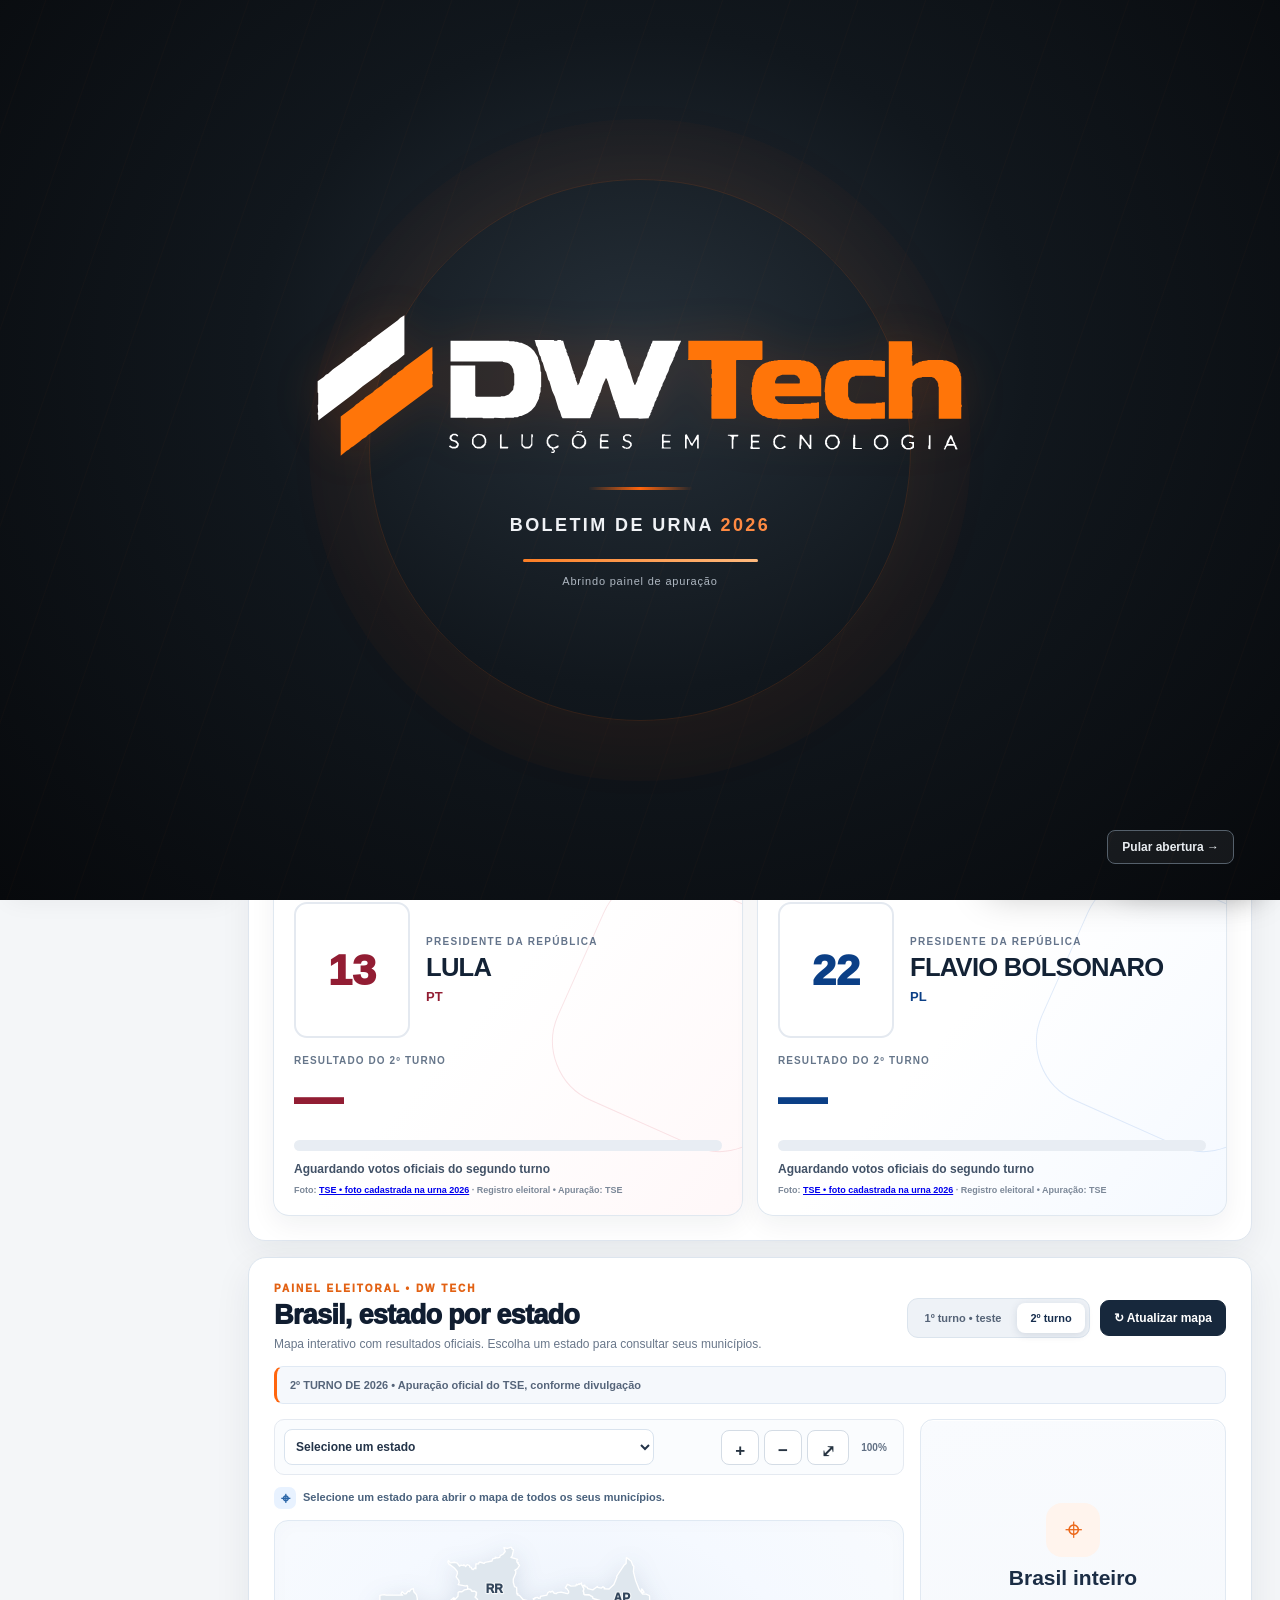
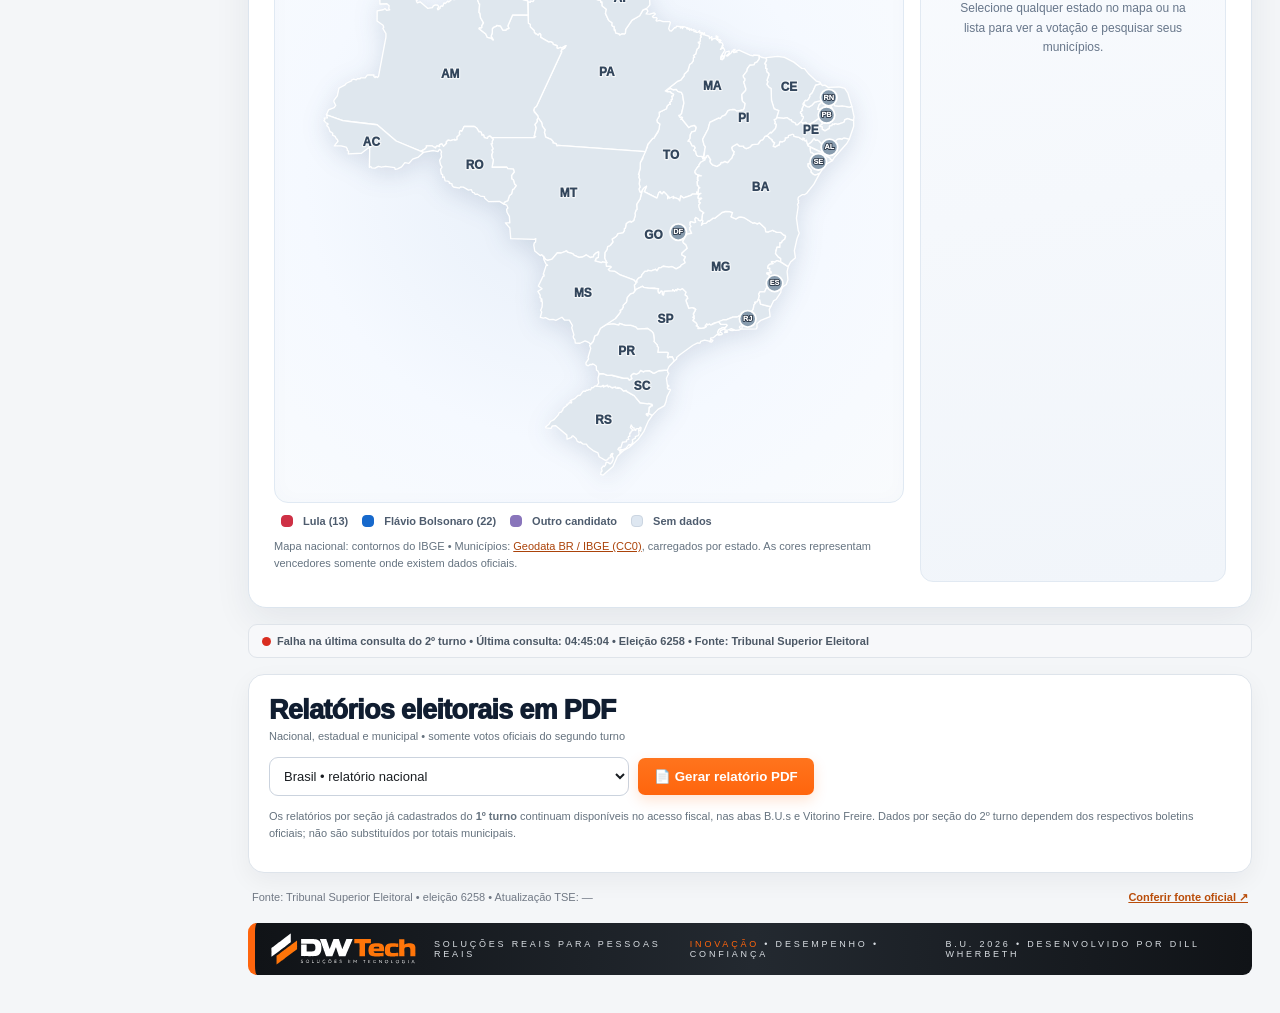
==== bu2026/index.html @ 26268399 "release(bu2026): 20261025.7 tela inicial Brasil e votos por país destacados" ====
<!DOCTYPE html>
<html lang="pt-BR">
<head>
<meta charset="UTF-8">
<meta name="viewport" content="width=device-width,initial-scale=1">
<title>DW Tech • BU 2026 | Apuração presidencial do 2º turno</title>
<meta name="description" content="Acompanhe a apuração oficial do 2º turno presidencial: Brasil, Maranhão, Olho d’Água das Cunhãs e Vitorino Freire. Painel DW Tech com dados do TSE.">
<link rel="canonical" href="https://diw87.github.io/DillResgate/bu2026/">
<!-- Metadados estáticos para prévia em WhatsApp, Facebook e redes sociais -->
<meta property="og:type" content="website">
<meta property="og:locale" content="pt_BR">
<meta property="og:site_name" content="DW Tech • BU 2026">
<meta property="og:title" content="2º Turno Presidencial 2026 | Apuração DW Tech">
<meta property="og:description" content="Acompanhe a apuração oficial do TSE no Brasil, Maranhão, Olho d’Água das Cunhãs e Vitorino Freire. Atualizações e painel em tela cheia.">
<meta property="og:url" content="https://diw87.github.io/DillResgate/bu2026/">
<meta property="og:image" content="https://diw87.github.io/DillResgate/bu2026/preview-whatsapp.jpg">
<meta property="og:image:secure_url" content="https://diw87.github.io/DillResgate/bu2026/preview-whatsapp.jpg">
<meta property="og:image:type" content="image/jpeg">
<meta property="og:image:width" content="1200">
<meta property="og:image:height" content="630">
<meta property="og:image:alt" content="DW Tech, Eleições 2026: segundo turno presidencial, apuração oficial TSE em 25 de outubro">
<meta name="twitter:card" content="summary_large_image">
<meta name="twitter:title" content="2º Turno Presidencial 2026 | Apuração DW Tech">
<meta name="twitter:description" content="Acompanhe resultados oficiais do segundo turno presidencial no painel DW Tech.">
<meta name="twitter:image" content="https://diw87.github.io/DillResgate/bu2026/preview-whatsapp.jpg">
<link rel="manifest" href="./manifest.webmanifest">
<meta name="theme-color" content="#ff650d">
<meta name="mobile-web-app-capable" content="yes">
<meta name="apple-mobile-web-app-capable" content="yes">
<meta name="apple-mobile-web-app-status-bar-style" content="black-translucent">
<meta name="apple-mobile-web-app-title" content="B.U. 2026">
<link rel="icon" type="image/svg+xml" href="./icons/bu-icon.svg?build=20261024.6">
<link rel="apple-touch-icon" sizes="180x180" href="./icons/apple-touch-icon.png?build=20261024.6">
<style>
:root{--bg:#eef3f8;--panel:#fff;--text:#172033;--muted:#667085;--line:#dfe5ec;--primary:#0b4f78;--primary2:#0878b7;--ok:#067647;--warn:#b54708;--danger:#b42318;--blueSoft:#eff8ff;--shadow:0 12px 34px rgba(16,24,40,.08);--radius:16px}
*{box-sizing:border-box}body{margin:0;background:linear-gradient(180deg,#e7f1f9,#f5f7fa 280px);color:var(--text);font-family:Inter,Segoe UI,Arial,sans-serif}header{position:sticky;top:0;z-index:50;background:rgba(255,255,255,.96);backdrop-filter:blur(14px);border-bottom:1px solid var(--line)}.top{max-width:1650px;margin:auto;padding:12px 18px;display:flex;gap:14px;align-items:center;justify-content:space-between}.brand{display:flex;gap:11px;align-items:center}.logo{width:48px;height:48px;border-radius:14px;background:linear-gradient(135deg,#073b5c,#0ea5e9);color:#fff;display:grid;place-items:center;font-weight:900}.brand h1{margin:0;font-size:19px}.brand small{color:var(--muted)}.actions{display:flex;gap:8px;flex-wrap:wrap}button{border:0;border-radius:10px;padding:10px 13px;font-weight:800;cursor:pointer}.primary{background:var(--primary);color:#fff}.primary:hover{background:var(--primary2)}.soft{background:#fff;border:1px solid var(--line);color:var(--text)}.danger{background:#fee4e2;color:var(--danger)}
main{max-width:1650px;margin:auto;padding:20px 18px 40px}.hero{display:flex;justify-content:space-between;gap:14px;align-items:flex-start;flex-wrap:wrap;margin-bottom:14px}.hero h2{margin:0 0 5px;font-size:27px}.hero p{margin:0;color:var(--muted)}.source{padding:9px 11px;border:1px solid #b2ddff;background:var(--blueSoft);border-radius:11px;color:#175cd3;font-size:12px;font-weight:750}.tabs{display:flex;gap:8px;flex-wrap:wrap;margin-bottom:14px}.tab{background:#fff;border:1px solid var(--line)}.tab.active{background:var(--primary);border-color:var(--primary);color:#fff}.section{display:none}.section.active{display:block}
.card{background:#fff;border:1px solid var(--line);border-radius:var(--radius);box-shadow:var(--shadow);overflow:hidden}.head{padding:14px 16px;border-bottom:1px solid var(--line);display:flex;gap:12px;align-items:center;justify-content:space-between;flex-wrap:wrap}.head h3{margin:0;font-size:15px}.body{padding:16px}.form-grid{display:grid;grid-template-columns:repeat(4,1fr);gap:10px}.field{display:flex;flex-direction:column;gap:5px}.span2{grid-column:span 2}.span4{grid-column:span 4}label{font-size:12px;font-weight:800;color:#344054}input,select{width:100%;padding:9px 10px;border:1px solid #cfd6df;border-radius:9px;font:inherit;outline:none;background:#fff;color:var(--text)}input:focus,select:focus{border-color:#38bdf8;box-shadow:0 0 0 3px rgba(56,189,248,.13)}input[readonly]{background:#f8fafc;color:#475467}
.office-tabs{display:flex;gap:7px;flex-wrap:wrap;margin:16px 0 10px}.office-tab{background:#f8fafc;border:1px solid var(--line);font-size:12px}.office-tab.active{background:#0b4f78;color:#fff;border-color:#0b4f78}.office-panel{display:none;border:1px solid var(--line);border-radius:14px;overflow:hidden}.office-panel.active{display:block}.office-head{padding:12px 14px;background:#f8fafc;border-bottom:1px solid var(--line);display:flex;justify-content:space-between;gap:10px;align-items:center;flex-wrap:wrap}.office-head strong{font-size:14px}.office-head small{color:var(--muted)}.quick{padding:13px 14px;display:grid;grid-template-columns:150px minmax(190px,1fr) 120px auto;gap:8px;align-items:end;border-bottom:1px solid var(--line)}.quick.legend{background:#fbfcfe}.match{font-size:12px;color:#475467;padding:9px 10px;border:1px solid var(--line);border-radius:9px;background:#f8fafc;min-height:38px}.vote-list{max-height:330px;overflow:auto}.vote-row{display:grid;grid-template-columns:84px minmax(200px,1fr) 100px 54px;gap:8px;align-items:center;padding:9px 12px;border-bottom:1px solid #edf0f4}.vote-row .num{font-weight:900}.vote-row .nm{font-size:12px;font-weight:750}.party{color:var(--muted);font-weight:600}.vote-row input{text-align:right;padding:7px}.mini-del{padding:7px;background:#fee4e2;color:var(--danger)}
.summary-line{display:grid;grid-template-columns:repeat(4,1fr);gap:8px;padding:12px 14px;background:#fbfcfe;border-top:1px solid var(--line)}.sum-box{border:1px solid var(--line);border-radius:10px;padding:9px}.sum-box span{display:block;font-size:10px;color:var(--muted);font-weight:800;text-transform:uppercase}.sum-box b{display:block;margin-top:3px;font-size:17px}.conference{margin-top:14px;border-radius:12px;padding:11px 13px;font-size:12px;font-weight:800}.conf-ok{background:#ecfdf3;border:1px solid #abefc6;color:#067647}.conf-bad{background:#fff6ed;border:1px solid #fedf89;color:#b54708}
.stats{display:grid;grid-template-columns:repeat(6,1fr);gap:10px;margin-bottom:14px}.stat{background:#fff;border:1px solid var(--line);border-radius:13px;padding:13px;box-shadow:var(--shadow)}.stat span{display:block;font-size:10px;color:var(--muted);font-weight:800;text-transform:uppercase}.stat strong{display:block;font-size:23px;margin-top:6px}.toolbar{display:flex;gap:8px;flex-wrap:wrap;padding:12px 14px;border-bottom:1px solid var(--line);background:#fafbfc}.toolbar input,.toolbar select{max-width:250px}.table-wrap{overflow:auto;max-height:620px}table{width:100%;border-collapse:collapse;min-width:1150px}th,td{padding:10px 11px;border-bottom:1px solid var(--line);text-align:left;font-size:12px}th{position:sticky;top:0;background:#f8fafc;color:#667085;text-transform:uppercase;font-size:10px}.badge{display:inline-flex;padding:4px 7px;border-radius:999px;font-size:10px;font-weight:800}.ok{background:#dcfae6;color:#067647}.warn{background:#fef0c7;color:#93370d}
.results-grid{display:grid;grid-template-columns:1fr 1fr;gap:14px}.result-panel{background:#fff;border:1px solid var(--line);border-radius:14px;overflow:hidden}.result-panel h3{margin:0;padding:13px 14px;border-bottom:1px solid var(--line);font-size:14px}.rank-list{max-height:620px;overflow:auto}.rank-row{display:grid;grid-template-columns:50px 80px 1fr 110px;gap:8px;align-items:center;padding:10px 12px;border-bottom:1px solid var(--line)}.rank-row .rpos,.rank-row .rnum{font-weight:900}.rank-row .rname{font-weight:750;font-size:12px}.rank-row .rparty{color:var(--muted)}.rank-row .rvotes{text-align:right;font-weight:900}.rank-row .rvotes span{display:block;color:#0284c7;font-size:11px}.candidate-browser{display:grid;grid-template-columns:210px 1fr;gap:12px}.candidate-list{border:1px solid var(--line);border-radius:12px;overflow:auto;max-height:650px}.candidate-item{display:grid;grid-template-columns:80px 1fr 105px;gap:8px;padding:9px 11px;border-bottom:1px solid var(--line);font-size:12px}.candidate-item b{font-size:13px}.candidate-item .st{font-size:10px;color:var(--muted)}.notice{margin-top:14px;padding:12px 14px;border-radius:11px;background:#fffaeb;border:1px solid #fedf89;color:#93370d;font-size:12px}.empty{padding:28px;text-align:center;color:var(--muted);font-size:12px}
@media(max-width:1200px){.form-grid{grid-template-columns:repeat(2,1fr)}.span4{grid-column:span 2}.stats{grid-template-columns:repeat(3,1fr)}.results-grid{grid-template-columns:1fr}}@media(max-width:760px){main{padding:12px}.top{padding:10px 12px}.form-grid{grid-template-columns:1fr}.span2,.span4{grid-column:auto}.quick,.quick.legend{grid-template-columns:1fr}.summary-line{grid-template-columns:1fr 1fr}.stats{grid-template-columns:1fr 1fr}.candidate-browser{grid-template-columns:1fr}.vote-row{grid-template-columns:64px 1fr 80px 44px}}

/* =========================================================
   DW TECH • IDENTIDADE VISUAL OFICIAL DO B.U. 2026
   ========================================================= */
:root{
  --dw-orange:#ff650d;
  --dw-orange-2:#ff7a18;
  --dw-black:#0b0d0f;
  --dw-black-2:#15191e;
  --dw-black-3:#20262d;
  --dw-silver:#eef1f4;
  --dw-line:#d8dde3;
  --dw-text:#171a1f;
  --dw-muted:#68717c;
  --primary:var(--dw-orange);
  --primary2:var(--dw-orange-2);
  --blueSoft:#fff2e9;
  --shadow:0 12px 32px rgba(7,10,14,.09);
  --radius:12px;
}
html{scroll-behavior:smooth}
body{
  background:#f4f6f8;
  color:var(--dw-text);
  font-family:Inter,"Segoe UI",Arial,sans-serif;
}
header.dw-header{
  position:sticky;top:0;z-index:90;
  background:linear-gradient(112deg,#080a0c 0%,#11151a 58%,#07090b 100%);
  border-bottom:4px solid var(--dw-orange);
  box-shadow:0 8px 28px rgba(0,0,0,.18);
}
.dw-top{
  min-height:96px;
  display:grid;
  grid-template-columns:360px minmax(320px,1fr) 330px;
  align-items:center;
  gap:18px;
  padding:10px 26px;
  position:relative;
  overflow:hidden;
}
.dw-top:after{
  content:"";
  position:absolute;
  right:-70px;top:-95px;
  width:360px;height:250px;
  border:3px solid var(--dw-orange);
  transform:skewX(-24deg);
  opacity:.55;
  pointer-events:none;
}
.dw-brand{display:flex;align-items:center;gap:14px;position:relative;z-index:2}
.dw-symbol{width:56px;height:62px;position:relative;flex:0 0 auto}
.dw-symbol i{position:absolute;width:16px;height:48px;background:var(--dw-orange);transform:skewY(-38deg);border-radius:2px}
.dw-symbol i:first-child{left:8px;top:2px}
.dw-symbol i:last-child{left:31px;top:14px}
.dw-word strong{display:block;color:#fff;font-size:35px;line-height:1;font-weight:950;letter-spacing:-2px}
.dw-word strong span{color:var(--dw-orange)}
.dw-word small{display:block;color:#fff;opacity:.78;font-size:10px;letter-spacing:5px;margin-top:7px;white-space:nowrap}
.dw-title{text-align:center;position:relative;z-index:2}
.dw-title b{display:block;color:#f7f7f7;font-size:23px;letter-spacing:.3px}
.dw-title b span{color:var(--dw-orange)}
.dw-title small{display:block;color:#c2c8ce;margin-top:6px;letter-spacing:2.5px;font-size:10px;text-transform:uppercase}
.dw-strap{position:relative;z-index:2;color:#d1d6db;text-align:right;font-size:10px;line-height:1.8;letter-spacing:2.5px;text-transform:uppercase;padding-right:12px}
.dw-sidebar{
  position:fixed;
  left:0;top:100px;bottom:0;
  width:220px;
  z-index:60;
  padding:22px 14px 18px;
  background:linear-gradient(180deg,#171b20,#252c33 72%,#171b20);
  border-right:1px solid #343b43;
  display:flex;flex-direction:column;
  box-shadow:8px 0 24px rgba(0,0,0,.06);
}
.side-link{
  width:100%;
  display:flex;align-items:center;gap:12px;
  background:transparent;color:#f5f7f9;
  border:1px solid transparent;
  border-radius:8px;
  padding:12px 13px;
  margin:3px 0;
  text-align:left;
  font-size:13px;
  font-weight:700;
  transition:.18s ease;
}
.side-link:hover{background:#2c333b;border-color:#3a424c}
.side-link.active{
  background:linear-gradient(90deg,var(--dw-orange),#ff7c21);
  color:#fff;
  box-shadow:0 7px 20px rgba(255,101,13,.22);
}
.side-icon{width:23px;text-align:center;font-size:18px}
.side-grow{flex:1}
.side-signature{
  margin-top:auto;
  color:#aeb5bd;
  border-top:1px solid #3a424b;
  padding:18px 10px 4px;
  font-size:9px;line-height:1.9;
  letter-spacing:3px;
  text-transform:uppercase;
}
.side-signature b{display:block;color:var(--dw-orange);font-size:14px;letter-spacing:0;margin-bottom:8px}
main{
  max-width:none;
  margin:0 0 0 220px;
  padding:24px 28px 38px;
}
.hero{
  background:#fff;
  border:1px solid var(--dw-line);
  border-radius:12px;
  padding:19px 21px;
  box-shadow:var(--shadow);
  margin-bottom:13px;
  align-items:center;
}
.hero .eyebrow{
  display:block;
  color:#4a515a;
  font-size:11px;
  font-weight:900;
  text-transform:uppercase;
  letter-spacing:2px;
  margin-bottom:3px;
}
.hero h2{font-size:30px;line-height:1.05;margin:0;color:#111318;font-weight:950;letter-spacing:-.7px}
.hero h2 span{color:var(--dw-orange)}
.hero p{
  margin-top:8px;
  color:#717985;
  font-size:10px;
  font-weight:800;
  letter-spacing:3px;
  text-transform:uppercase;
}
.source{
  color:#313840;
  background:linear-gradient(135deg,#f7f8fa,#eef1f4);
  border:1px solid var(--dw-line);
  border-left:4px solid var(--dw-orange);
  border-radius:10px;
  min-width:310px;
  padding:12px 14px;
  font-size:11px;
  box-shadow:none;
}
.tabs{
  gap:7px;
  margin-bottom:13px;
  background:transparent;
}
.tab{
  flex:1 1 160px;
  padding:12px 16px;
  border-radius:8px 8px 0 0;
  background:linear-gradient(180deg,#f7f8fa,#e9edf1);
  border:1px solid var(--dw-line);
  border-bottom:2px solid #cfd5dc;
  color:#23272d;
  box-shadow:none;
}
.tab.active{
  background:linear-gradient(180deg,#ff741d,var(--dw-orange));
  border-color:var(--dw-orange);
  color:#fff;
  box-shadow:0 6px 18px rgba(255,101,13,.18);
}
.card,.result-panel,.stat{
  border:1px solid var(--dw-line);
  border-radius:11px;
  background:#fff;
  box-shadow:0 8px 24px rgba(19,27,36,.055);
}
.head{
  border-bottom:1px solid #e1e5ea;
  padding:13px 15px;
  background:linear-gradient(180deg,#fff,#fbfcfd);
}
.head h3{
  font-size:14px;
  font-weight:950;
  text-transform:uppercase;
  letter-spacing:.2px;
  position:relative;
  padding-left:15px;
}
.head h3:before{
  content:"";
  position:absolute;left:0;top:2px;bottom:2px;
  width:4px;border-radius:4px;
  background:var(--dw-orange);
}
.body{padding:16px}
button{border-radius:7px}
.primary{
  background:linear-gradient(180deg,#ff741d,var(--dw-orange));
  color:#fff;
  box-shadow:0 5px 14px rgba(255,101,13,.18);
}
.primary:hover{background:#ff7b21;transform:translateY(-1px)}
.soft{background:#f4f6f8;border:1px solid #d6dce2;color:#272c32}
.soft:hover{border-color:#b9c1c9;background:#fff}
label{color:#3b424a;font-size:11px}
input,select{
  border-radius:7px;
  border:1px solid #ccd3da;
  background:#fff;
  color:#191d21;
}
input:focus,select:focus{
  border-color:var(--dw-orange);
  box-shadow:0 0 0 3px rgba(255,101,13,.12);
}
input[readonly]{background:#f1f3f5;color:#505861}
.office-tabs{
  background:#f2f4f6;
  border:1px solid #dce1e6;
  padding:6px;
  border-radius:9px;
}
.office-tab{
  flex:1 1 130px;
  background:transparent;
  border:0;
  color:#30363d;
  border-radius:6px;
}
.office-tab.active{
  background:linear-gradient(180deg,#ff741d,var(--dw-orange));
  color:#fff;border:0;
  box-shadow:0 4px 12px rgba(255,101,13,.18);
}
.office-panel{border-radius:9px;border-color:#d9dfe5}
.office-head{background:#f8f9fa;border-bottom:1px solid #dce1e6}
.match{border-radius:7px;background:#f5f7f9}
.vote-row{border-bottom:1px solid #e6e9ed}
.vote-row .num{color:var(--dw-orange)}
.summary-line{background:#f7f8fa;border-top:1px solid #dce1e6}
.sum-box{border-radius:8px;background:#fff}
.conference{border-radius:8px}
.stats{gap:9px}
.stat{
  border-top:3px solid var(--dw-orange);
  padding:12px 13px;
}
.stat span{color:#707986}
.stat strong{color:#15191e}
.toolbar{background:#f8f9fa}
th{
  background:#1c2127;
  color:#fff;
  letter-spacing:.4px;
}
tbody tr:nth-child(even){background:#fafbfc}
tbody tr:hover{background:#fff4ec}
.badge.ok{background:#e9f8ee;color:#16834f}
.badge.warn{background:#fff0e6;color:#c74b00}
.result-panel h3{
  background:#1c2127;
  color:#fff;
  border-bottom:3px solid var(--dw-orange);
}
.rank-row .rpos,.rank-row .rnum{color:var(--dw-orange)}
.rank-row .rvotes span{color:#d45200}
.candidate-list{border-radius:9px}
.candidate-item:nth-child(even){background:#fafbfc}
.notice{
  color:#7b3b12;
  background:#fff4ec;
  border:1px solid #ffc49d;
  border-left:4px solid var(--dw-orange);
  border-radius:8px;
}
.dw-footer{
  margin-top:16px;
  min-height:48px;
  padding:10px 16px;
  background:linear-gradient(90deg,#101317,#232930,#101317);
  border-radius:9px;
  border-left:7px solid var(--dw-orange);
  color:#d8dde2;
  display:flex;align-items:center;justify-content:space-between;
  gap:18px;
  font-size:9px;
  letter-spacing:2.8px;
  text-transform:uppercase;
}
.dw-footer b{font-size:17px;letter-spacing:-.3px;color:#fff;text-transform:none}
.dw-footer b span{color:var(--dw-orange)}
.dw-footer .orange{color:var(--dw-orange)}
@media(max-width:1180px){
  .dw-top{grid-template-columns:300px 1fr}.dw-strap{display:none}
  .dw-word strong{font-size:30px}
}
@media(max-width:900px){
  header.dw-header{position:sticky}
  .dw-top{min-height:78px;grid-template-columns:1fr auto;padding:9px 14px}
  .dw-brand{gap:9px}.dw-symbol{width:39px;height:45px}.dw-symbol i{width:11px;height:35px}.dw-symbol i:last-child{left:23px;top:9px}
  .dw-word strong{font-size:25px}.dw-word small{font-size:7px;letter-spacing:2.4px}
  .dw-title{text-align:right}.dw-title b{font-size:15px}.dw-title small{display:none}
  .dw-sidebar{display:none}
  main{margin-left:0;padding:14px}
  .hero{padding:15px}.hero h2{font-size:23px}
  .hero p{letter-spacing:1.5px;line-height:1.5}
  .source{min-width:0;width:100%}
  .dw-footer{flex-direction:column;align-items:flex-start;letter-spacing:1.8px}
}
@media(max-width:560px){
  .dw-title b span{display:block}.dw-top{grid-template-columns:1fr 1fr}
  .tabs{display:grid;grid-template-columns:1fr 1fr}
  .tab{border-radius:7px}
}


/* DW Tech • PWA */
.pwa-install-float,.pwa-update-float{
  position:fixed;right:18px;z-index:180;
  border:0;border-radius:999px;padding:11px 16px;
  font-weight:900;font-size:12px;cursor:pointer;
  box-shadow:0 12px 30px rgba(0,0,0,.22)
}
.pwa-install-float{bottom:18px;background:linear-gradient(180deg,#ff741d,#ff650d);color:#fff;display:none}
.pwa-update-float{bottom:66px;background:#15191e;color:#fff;border:1px solid #3b424a;display:none}
.pwa-install-float:hover,.pwa-update-float:hover{transform:translateY(-1px)}
.pwa-status-row{display:flex;gap:7px;align-items:center;justify-content:flex-end;flex-wrap:wrap;margin-top:7px}
.pwa-net,.pwa-mode{display:inline-flex;align-items:center;padding:5px 8px;border-radius:999px;font-size:9px;font-weight:900;letter-spacing:.5px;text-transform:uppercase}
.pwa-net.online{background:#ecfdf3;color:#067647;border:1px solid #abefc6}.pwa-net.offline{background:#fff1f0;color:#b42318;border:1px solid #fecdca}
.pwa-mode{background:#fff4ec;color:#c65109;border:1px solid #ffc49d}
.ios-install-modal{position:fixed;inset:0;display:none;align-items:center;justify-content:center;background:rgba(5,7,9,.78);backdrop-filter:blur(5px);z-index:1000;padding:18px}
.ios-install-modal.open{display:flex}.ios-install-card{width:min(440px,94vw);background:#fff;border-radius:14px;overflow:hidden;box-shadow:0 25px 80px rgba(0,0,0,.35)}
.ios-install-head{background:linear-gradient(110deg,#11151a,#242a31);border-bottom:3px solid #ff650d;color:#fff;padding:15px 17px}.ios-install-head h3{margin:0;font-size:18px}.ios-install-head h3 span{color:#ff650d}.ios-install-body{padding:17px}.ios-install-step{display:flex;gap:11px;padding:10px 0;border-bottom:1px solid #edf0f2}.ios-install-step:last-child{border-bottom:0}.ios-install-step b{width:28px;height:28px;border-radius:50%;background:#ff650d;color:#fff;display:grid;place-items:center;flex:0 0 auto}.ios-install-step span{font-size:13px;line-height:1.45;color:#343a40}.ios-install-actions{display:flex;justify-content:flex-end;padding:0 17px 17px}
@media(max-width:900px){.pwa-install-float{right:12px;bottom:12px}.pwa-update-float{right:12px;bottom:58px}}



/* Resultados Gerais • DW Tech */
.general-wrap{display:grid;gap:14px}.general-summary{display:grid;grid-template-columns:repeat(6,1fr);gap:9px}.general-summary .stat{border-top-color:#ff650d}
.general-note{padding:11px 13px;border-radius:9px;background:#fff4ec;border:1px solid #ffc49d;border-left:4px solid #ff650d;color:#7b3b12;font-size:11px;font-weight:700}
.general-groups{display:grid;grid-template-columns:1fr 1fr;gap:14px}.general-group{background:#fff;border:1px solid var(--dw-line);border-radius:12px;overflow:hidden;box-shadow:0 9px 26px rgba(18,25,32,.06)}
.general-group-head{padding:14px 16px;background:linear-gradient(105deg,#15191e,#252b32);border-bottom:4px solid var(--dw-orange);color:#fff;display:flex;justify-content:space-between;align-items:center;gap:12px}.general-group-head h3{margin:0;font-size:18px}.general-group-head h3 span{color:var(--dw-orange)}.general-group-head small{color:#bec5cc;font-size:9px;letter-spacing:1.4px;text-transform:uppercase}
.general-office{padding:13px 14px;border-bottom:1px solid #e6eaee}.general-office:last-child{border-bottom:0}.general-office-title{display:flex;justify-content:space-between;gap:10px;align-items:center;margin-bottom:8px}.general-office-title b{font-size:13px;text-transform:uppercase}.general-office-title span{font-size:10px;color:#6e7781;font-weight:800}
.general-top3{display:grid;gap:6px}.general-candidate{display:grid;grid-template-columns:34px 58px minmax(150px,1fr) minmax(90px,.8fr) 90px;gap:7px;align-items:center;padding:8px 9px;border:1px solid #edf0f2;border-radius:8px;background:#fafbfc}.general-candidate:first-child{background:#fff4ec;border-color:#ffd0b1}.general-pos{width:27px;height:27px;border-radius:50%;display:grid;place-items:center;background:#252b31;color:#fff;font-size:10px;font-weight:950}.general-candidate:first-child .general-pos{background:var(--dw-orange)}.general-num{font-weight:950;color:var(--dw-orange)}.general-name{font-size:11px;font-weight:850}.general-name small{display:block;color:#747d87;margin-top:2px}.general-bar{height:7px;border-radius:999px;background:#e4e8ec;overflow:hidden}.general-bar i{display:block;height:100%;background:linear-gradient(90deg,#ff650d,#ff9a49);border-radius:999px}.general-votes{text-align:right;font-weight:950;font-size:11px}.general-votes small{display:block;color:#d45507;font-size:9px}.general-actions{display:flex;gap:8px;justify-content:flex-end;flex-wrap:wrap}
@media(max-width:1200px){.general-summary{grid-template-columns:repeat(3,1fr)}.general-groups{grid-template-columns:1fr}}@media(max-width:700px){.general-summary{grid-template-columns:1fr 1fr}.general-candidate{grid-template-columns:32px 52px 1fr 78px}.general-bar{display:none}}


/* DW Tech — vinheta de abertura leve, sem dependências externas. */
#dwIntro{position:fixed;inset:0;z-index:2147483000;display:grid;place-items:center;
 background:radial-gradient(ellipse at 50% 40%,#263039 0%,#11171d 43%,#07090c 100%);
 color:#fff;overflow:hidden;isolation:isolate;opacity:1;visibility:visible;
 transition:opacity .42s ease,visibility 0s linear .42s}
#dwIntro.is-exiting{opacity:0;visibility:hidden;pointer-events:none}
#dwIntro::before{content:"";position:absolute;inset:-25%;opacity:.22;pointer-events:none;
 background:repeating-linear-gradient(115deg,transparent 0,transparent 62px,rgba(255,101,13,.11) 63px,transparent 64px);
 transform:rotate(-6deg)}
#dwIntro::after{content:"";position:absolute;width:min(67vw,540px);height:min(67vw,540px);
 border:1px solid rgba(255,101,13,.14);border-radius:50%;pointer-events:none;
 box-shadow:0 0 0 60px rgba(255,101,13,.025),0 0 100px rgba(255,101,13,.07)}
.dw-intro-content{position:relative;z-index:1;display:flex;flex-direction:column;align-items:center;
 text-align:center;gap:0;padding:28px 18px;max-width:100%;animation:dw-intro-arrive .72s ease-out both}
.dw-intro-emblem{width:125px;height:124px;position:relative;margin-bottom:10px;
 filter:drop-shadow(0 0 24px rgba(255,101,13,.24));animation:dw-intro-emblem 1.5s ease-out both}
.dw-intro-emblem i{display:block;position:absolute;width:27px;height:94px;border-radius:3px;
 background:linear-gradient(180deg,#ffae66,#ff650d 43%,#ee5500);transform:skewY(-38deg)}
.dw-intro-emblem i:first-child{left:25px;top:5px}
.dw-intro-emblem i:last-child{left:72px;top:24px}
.dw-intro-name{font-size:clamp(48px,9vw,78px);font-weight:950;letter-spacing:-3px;
 line-height:1.02;white-space:nowrap}
.dw-intro-name span{color:#ff731d}
.dw-intro-sub{margin-top:12px;color:#d0d6dc;font-size:clamp(9px,1.8vw,12px);
 letter-spacing:clamp(2px,.65vw,5px);font-weight:850}
.dw-intro-line{width:105px;height:3px;margin:30px 0 25px;border-radius:20px;
 background:linear-gradient(90deg,transparent,#ff650d,transparent);transform-origin:center;
 animation:dw-intro-line .9s .25s ease both}
.dw-intro-product{margin:0;font-size:clamp(13px,2.3vw,18px);font-weight:850;
 color:#f0f2f5;letter-spacing:2.4px}
.dw-intro-product b{color:#ff8a42}
.dw-intro-progress{width:min(235px,65vw);height:3px;overflow:hidden;
 background:#343f49;border-radius:10px;margin-top:23px}
.dw-intro-progress i{display:block;width:100%;height:100%;background:linear-gradient(90deg,#fc7e25,#ffba7e);
 transform:scaleX(0);transform-origin:left;animation:dw-intro-fill 2.25s ease-in-out both}
.dw-intro-text{color:#aeb7c1;font-size:11px;letter-spacing:.8px;margin-top:13px}
.dw-intro-skip{position:absolute;right:clamp(14px,4vw,46px);bottom:clamp(17px,4vh,44px);
 z-index:2;color:#e9edf1;background:rgba(255,255,255,.055);border:1px solid #55606b;
 border-radius:8px;padding:9px 14px;font-size:12px;font-weight:750;cursor:pointer}
.dw-intro-skip:hover,.dw-intro-skip:focus-visible{border-color:#ff650d;background:#24303a}
@keyframes dw-intro-arrive{from{opacity:0;transform:translateY(15px)}to{opacity:1;transform:translateY(0)}}
@keyframes dw-intro-emblem{0%{opacity:0;transform:scale(.8) rotate(-6deg)}60%{opacity:1;transform:scale(1.04) rotate(0)}100%{transform:scale(1)}}
@keyframes dw-intro-line{from{transform:scaleX(0)}to{transform:scaleX(1)}}
@keyframes dw-intro-fill{from{transform:scaleX(0)}to{transform:scaleX(1)}}
@media(max-width:500px){.dw-intro-emblem{transform-origin:center;scale:.86;margin-bottom:-1px}
 .dw-intro-name{letter-spacing:-2px}.dw-intro-product{letter-spacing:1.4px}}
@media(prefers-reduced-motion:reduce){#dwIntro,#dwIntro *{animation:none!important;transition:none!important}
 #dwIntro.is-exiting{visibility:hidden;opacity:0}
 .dw-intro-progress i{transform:scaleX(1)}}
@media print{#dwIntro{display:none!important}}


/* Identidade DW Tech oficial, vetorizada a partir do PNG aprovado. */
.dw-official-header{display:block;width:min(300px,28vw);max-width:100%;height:auto;object-fit:contain}
.dw-official-intro{display:block;width:min(650px,86vw);height:auto;max-height:34vh;object-fit:contain;filter:drop-shadow(0 0 22px rgba(255,101,13,.15));animation:dw-intro-emblem 1.5s ease-out both}
.dw-official-footer{display:block;width:145px;height:auto;max-width:40vw;flex-shrink:0}
@media(max-width:760px){.dw-official-header{width:clamp(142px,38vw,250px)}.dw-official-footer{width:130px}}
@media(max-width:390px){.dw-official-header{width:135px}}
@media(prefers-reduced-motion:reduce){.dw-official-intro{animation:none}}

</style>
<link rel="stylesheet" href="./qr-scanner.css?build=20261005.1">
<link rel="stylesheet" href="./cloud.css?build=20261005.1">
<link rel="stylesheet" href="./access.css?build=20261025.3">
<link rel="stylesheet" href="./vitorino-bu.css?build=20261006.5">
<link rel="stylesheet" href="./segundo-turno.css?build=20261025.7">
<link rel="stylesheet" href="./central-apuracao.css?build=20261016.5">
</head>
<body class="access-visitor">
<div id="dwIntro" class="dw-intro" role="region" aria-label="Abertura do aplicativo DW Tech">
  <div class="dw-intro-content">
    <img class="dw-official-intro" src="./logo-dwtech-dark.svg" alt="DW Tech — Soluções em Tecnologia" width="650" height="145" decoding="sync">
    <div class="dw-intro-line" aria-hidden="true"></div>
    <p class="dw-intro-product">BOLETIM DE URNA <b>2026</b></p>
    <div class="dw-intro-progress" aria-hidden="true"><i></i></div>
    <span class="dw-intro-text">Abrindo painel de apuração</span>
  </div>
  <button class="dw-intro-skip" type="button" aria-label="Pular a animação de abertura">Pular abertura →</button>
</div>
<script>
/* Vinheta de cada abertura: painel e acesso continuam inicializando normalmente ao fundo. */
(()=>{"use strict";
 const overlay=document.getElementById("dwIntro");
 if(!overlay)return;
 let closing=false;
 const finish=()=>{
  if(closing)return;
  closing=true;
  overlay.classList.add("is-exiting");
  overlay.setAttribute("aria-hidden","true");
  window.setTimeout(()=>overlay.remove(),450);
 };
 const reduced=window.matchMedia?.("(prefers-reduced-motion: reduce)")?.matches;
 const timer=window.setTimeout(finish,reduced?550:2400);
 overlay.querySelector(".dw-intro-skip")?.addEventListener("click",()=>{clearTimeout(timer);finish()});
 window.addEventListener("pageshow",event=>{if(event.persisted){clearTimeout(timer);finish()}},{once:true});
})();
</script>
<div id="accessGate" class="access-gate hidden">
  <div class="access-shell">
    <div class="access-brand">
      <div class="access-brand-top"><img class="dw-official-access" src="./logo-dwtech-dark.svg" alt="DW Tech — Soluções em Tecnologia" width="330" height="74"></div>
      <div class="access-brand-copy">
        <h1>B.U. 2026 — <span>Boletim de Urna</span></h1>
        <p>Acompanhamento da apuração de Olho d'Água das Cunhãs, resultados oficiais do Maranhão e resultado nacional para Presidente.</p>
      </div>
      <div class="access-brand-foot">apuração • tecnologia • acompanhamento em tempo real</div>
    </div>
    <div class="access-panel">
      <h2>Área restrita • Fiscal</h2>
      <p>Informe as credenciais para lançar e conferir os boletins de urna. O acesso público abre automaticamente na apuração presidencial.</p>
      <div id="fiscalLoginBox" class="fiscal-login">
        <div class="field"><label>Login</label><input id="fiscalUser" autocomplete="username" value="fiscal" placeholder="fiscal"></div>
        <div class="field"><label>Senha de 6 dígitos</label><input id="fiscalPass" type="password" inputmode="numeric" pattern="[0-9]*" maxlength="6" autocomplete="current-password" placeholder="••••••"></div>
        <div class="row"><button class="soft" type="button" onclick="BUAccess.closeFiscalLogin()">Voltar ao visitante</button><button id="fiscalLoginBtn" class="primary" type="button">Entrar como fiscal</button></div>
        <div id="fiscalLoginMsg" class="msg"></div>
      </div>
      <div class="access-developer">Desenvolvido por <b>Dill Wherbeth</b></div>
    </div>
  </div>
</div>
<header class="dw-header"><div class="dw-top">
  <div class="dw-brand">
    <img class="dw-official-header" src="./logo-dwtech-dark.svg" alt="DW Tech — Soluções em Tecnologia" width="300" height="67">
  </div>
  <div class="dw-title"><b>B.U. 2026 — <span>Boletim de Urna</span></b><small>Apuração inteligente • desenvolvido por Dill Wherbeth</small></div>
  <div class="dw-strap">hardware • performance<br>confiança • sempre com você
    <div class="pwa-status-row"><span id="pwaNetBadge" class="pwa-net online">● Online</span><span id="pwaModeBadge" class="pwa-mode">Versão web</span></div>
  </div>
</div></header>
<aside class="dw-sidebar">
  <button class="side-link" data-target="novo" onclick="showMain('novo',document.querySelectorAll('.tab')[0])"><span class="side-icon">⌂</span><span>Novo B.U.</span></button>
  <button class="side-link" data-target="apurados" onclick="showMain('apurados',document.querySelectorAll('.tab')[1])"><span class="side-icon">▥</span><span>B.U.s</span></button>
  <button class="side-link" data-target="resultados" onclick="showMain('resultados',document.querySelectorAll('.tab')[2])"><span class="side-icon">▥</span><span>Resultados ODC</span></button>
  <button class="side-link" data-target="vitorino" onclick="showMain('vitorino',document.querySelectorAll('.tab')[3])"><span class="side-icon">▥</span><span>Resultados Vitorino Freire</span></button>
  <button class="side-link active" data-target="segundo-turno" onclick="showMain('segundo-turno',document.querySelectorAll('.tab')[4])"><span class="side-icon">◉</span><span>Presidente • 2º turno</span></button>
  <button class="side-link" data-target="exterior" onclick="showMain('exterior',document.querySelectorAll('.tab')[5])"><span class="side-icon">◎</span><span>Votos do exterior</span></button>
  <button class="side-link qr-scan-btn" type="button" onclick="openQrScanner()"><span class="side-icon">📷</span><span>Escanear QR</span></button>
  <button id="installAppSide" class="side-link" type="button" onclick="installApp()" style="display:none"><span class="side-icon">⬇</span><span>Instalar aplicativo</span></button>
  <div class="side-grow"></div>
  <div class="side-signature"><b>DW Tech</b>tecnologia hoje.<br>mais conquistas amanhã.</div>
</aside>
<main>
<div class="hero"><div><span class="eyebrow">Bem-vindo ao sistema</span><h2>B.U. 2026 — <span>BOLETIM DE URNA</span></h2><p>Olho d'Água das Cunhãs — MA • apuração segura, rápida e transparente</p></div><div class="source" id="sourceStatus">ODC • 53 seções oficiais</div></div>
<nav class="public-results-tabs" aria-label="Painéis de apuração">
  <button type="button" class="public-result-tab active" data-public-view="segundo-turno" aria-pressed="true" onclick="showMain('segundo-turno',document.querySelectorAll('.tab')[4])">◉ Brasil + exterior</button>
  <button type="button" class="public-result-tab" data-public-view="exterior" aria-pressed="false" onclick="showMain('exterior',document.querySelectorAll('.tab')[5])">◎ Votos do exterior</button>
</nav>
<div class="tabs"><button class="tab" onclick="showMain('novo',this)">▣ &nbsp;Novo B.U.</button><button class="tab" onclick="showMain('apurados',this)">▥ &nbsp;B.U.s</button><button class="tab" onclick="showMain('resultados',this)">▥ &nbsp;Resultados ODC</button><button class="tab" onclick="showMain('vitorino',this)">▥ &nbsp;Resultados Vitorino Freire</button><button class="tab active" onclick="showMain('segundo-turno',this)">◉ &nbsp;Presidente • 2º Turno</button><button class="tab" onclick="showMain('exterior',this)">◎ &nbsp;Votos do exterior</button></div>
<section id="novo" class="section"><div class="card"><div class="head"><h3>Identificação da seção</h3><div class="actions"><button class="qr-scan-btn" type="button" onclick="openQrScanner()">📷 Escanear QR do B.U.</button><button class="soft" type="button" onclick="resetBU()">Limpar B.U.</button></div></div><div class="body"><form id="buForm"><input type="hidden" id="buId"><div class="form-grid"><div class="field"><label>Município</label><input id="municipio" value="Olho d'Água das Cunhãs" readonly></div><div class="field"><label>UF</label><input id="uf" value="MA" readonly></div><div class="field"><label>Zona eleitoral</label><input id="zona" value="87" readonly></div><div class="field"><label>Seção *</label><select id="secao" required onchange="fillSection()"><option value="">Selecione a seção</option></select></div><div class="field span2"><label>Local de votação</label><input id="local" readonly></div><div class="field span2"><label>Endereço</label><input id="enderecoLocal" readonly></div><div class="field"><label>ID / código da urna</label><input id="urna"></div><div class="field"><label>Data da eleição</label><input id="dataEleicao" type="date" value="2026-10-04"></div><div class="field"><label>Eleitores aptos *</label><input id="aptos" type="number" min="0" required oninput="refreshConference()"></div><div class="field"><label>Comparecimento *</label><input id="comparecimento" type="number" min="0" required oninput="refreshConference()"></div></div><div class="office-tabs" id="officeTabs"></div><div id="officePanels"></div><div id="qrImportBadge" class="qr-import-badge"></div><div id="conference" class="conference conf-bad">Aguardando lançamento dos votos.</div><div class="actions" style="margin-top:13px"><button class="primary" type="submit">Salvar B.U.</button><button class="soft" type="button" onclick="refreshConference()">Conferir agora</button></div></form></div></div></section>
<section id="apurados" class="section"><div class="stats"><div class="stat"><span>Seções apuradas</span><strong id="stBU">0</strong></div><div class="stat"><span>Seções restantes</span><strong id="stRest">53</strong></div><div class="stat"><span>Aptos</span><strong id="stAptos">0</strong></div><div class="stat"><span>Comparecimento</span><strong id="stComp">0</strong></div><div class="stat"><span>Faltosos</span><strong id="stFalt">0</strong></div><div class="stat"><span>Progresso</span><strong id="stProg">0%</strong></div></div><div class="card"><div class="head"><h3>B.U.s lançados</h3><span id="buCount" style="font-size:12px;color:#667085"></span></div><div class="toolbar"><input id="buSearch" placeholder="Pesquisar seção, urna ou local..." oninput="renderBUs()"><select id="buZone" onchange="renderBUs()"><option value="">Todas as seções</option></select></div><div class="table-wrap"><table><thead><tr><th>Seção</th><th>Local</th><th>Urna</th><th>Aptos</th><th>Comparecimento</th><th>Fed.</th><th>Est.</th><th>Senador</th><th>Gov.</th><th>Pres.</th><th>Status</th><th>Ações</th></tr></thead><tbody id="buBody"></tbody></table><div class="empty" id="buEmpty">Nenhum B.U. salvo.</div></div></div></section>
<section id="resultados" class="section">
  <div class="head" style="border:1px solid var(--dw-line);border-radius:11px;box-shadow:var(--shadow);margin-bottom:12px">
    <div><h3>Resultados — Olho d’Água das Cunhãs</h3><small id="hybridCoverageInfo" style="display:block;margin-top:4px;color:#667085;font-weight:700">Carregando apuração…</small></div>
    <div class="general-actions"><button class="soft" type="button" onclick="loadOfficialResults(true)">↻ Atualizar</button></div>
  </div>
  <div class="results-grid" id="resultsGrid"></div>
</section>
<section id="vitorino" class="section">
  <div class="head" style="border:1px solid var(--dw-line);border-radius:11px;box-shadow:var(--shadow);margin-bottom:12px">
    <div><h3>Resultados — Vitorino Freire, Maranhão</h3><small id="vitorinoCoverageInfo" style="display:block;margin-top:4px;color:#667085;font-weight:700">Carregando totalização oficial do TSE…</small></div>
    <div class="general-actions"><button class="soft" type="button" onclick="loadOfficialResults(true)">↻ Atualizar TSE</button><button class="soft" type="button" onclick="refreshVitorinoBallots()">↻ Atualizar B.U.s</button><button class="primary" type="button" onclick="downloadVitorinoGeneralBUPdf()">📄 PDF geral por seção</button></div>
  </div>
  <div class="stats" id="vitorinoStats" style="grid-template-columns:repeat(4,1fr)"></div>
  <div class="results-grid" id="vitorinoResultsGrid"></div>

  <div class="card vf-section-card">
    <div class="head">
      <div><h3>Boletins de Urna — seção por seção</h3><small id="vitorinoBuStatus" style="display:block;margin-top:4px;color:#667085;font-weight:700">Carregando B.U.s oficiais por seção…</small></div>
      <div class="vf-section-tools"><input id="vitorinoBuSearch" placeholder="Pesquisar seção, urna ou local..." oninput="filterVitorinoBUs()"><button class="primary" type="button" onclick="downloadVitorinoGeneralBUPdf()">📄 Gerar relatório PDF</button></div>
    </div>
    <div class="stats" id="vitorinoBuMeta" style="grid-template-columns:repeat(4,1fr);padding:14px;margin:0"></div>
    <div class="table-wrap">
      <table><thead><tr><th>Seção</th><th>Local</th><th>Urna</th><th>Aptos</th><th>Comparecimento</th><th>Fonte</th><th>Ações</th></tr></thead><tbody id="vitorinoBuBody"></tbody></table>
      <div class="empty" id="vitorinoBuEmpty">Aguardando B.U.s oficiais.</div>
    </div>
    <div class="toolbar" style="justify-content:flex-end"><span id="vitorinoBuCount" style="font-size:12px;color:#667085"></span></div>
  </div>
</section>
<section id="segundo-turno" class="section active">
  <div class="t2-wrap">
    <div class="t2-hero">
      <div><span class="t2-tag">DW Tech • eleições 2026</span><h2>2º TURNO • PRESIDENTE DA REPÚBLICA</h2><p>25 de outubro de 2026 • dados oficiais do TSE • eleição 6258</p></div>
      <div class="t2-actions"><button id="turno2RefreshBtn" class="primary t2-refresh-btn" type="button" onclick="BUSecondRound.refresh()" aria-busy="false"><span class="t2-refresh-icon" aria-hidden="true">↻</span><span id="turno2RefreshLabel">Atualizar TSE</span></button><button id="turno2FullscreenBtn" class="t2-fullscreen-btn" type="button" onclick="BUSecondRound.toggleFullscreen()" aria-pressed="false" aria-label="Exibir apuração em tela cheia">⛶ Tela cheia</button><button id="t2TVBtn" type="button" onclick="BUCentral.toggleTV()" aria-pressed="false">▶ Modo TV automático</button><button id="t2ShareBtn" type="button" onclick="BUCentral.share()">↗ Compartilhar</button></div>
    </div>
    <div id="turno2Countdown" class="t2-countdown" data-stage="countdown" role="timer" aria-live="off" aria-label="Contagem regressiva para a divulgação da apuração do segundo turno presidencial">
      <div class="t2-countdown-heading">
        <span class="t2-countdown-eyebrow"><span class="t2-countdown-dot"></span> ELEIÇÕES 2026 • SEGUNDO TURNO</span>
        <h3 id="turno2CountdownTitle">Falta para o início da divulgação dos resultados</h3>
        <p id="turno2CountdownMessage">Domingo, 25 de outubro de 2026 • 17h de Brasília</p>
      </div>
      <div class="t2-countdown-grid" aria-label="Dias, horas, minutos e segundos restantes">
        <div class="t2-countdown-unit"><strong id="turno2CountDays">00</strong><span>DIAS</span></div>
        <div class="t2-countdown-unit"><strong id="turno2CountHours">00</strong><span>HORAS</span></div>
        <div class="t2-countdown-unit"><strong id="turno2CountMinutes">00</strong><span>MINUTOS</span></div>
        <div class="t2-countdown-unit"><strong id="turno2CountSeconds">00</strong><span>SEGUNDOS</span></div>
      </div>
    </div>
    <div class="t2-refresh-info"><span id="turno2RefreshFeedback" class="t2-refresh-feedback" data-state="idle" role="status" aria-live="polite" aria-atomic="true">Toque em Atualizar TSE para consultar os dados.</span><span id="turno2LastCheck" class="t2-last-check">Última consulta: ainda não realizada</span></div>
    <div id="t2NationalPulse" class="t2-live-strip" aria-live="polite"></div>
    <div id="turno2Status" class="t2-note" role="status" aria-live="polite">Aguardando divulgação oficial do segundo turno.</div>
    <details class="t2-regional-details"><summary>Consultar outras abrangências do 2º turno <span>Brasil, estados e municípios</span></summary><div id="turno2Areas" class="t2-areas" aria-label="Selecione a abrangência da apuração"></div></details>
    <div class="t2-detail">
      <div class="t2-heading"><h3 id="turno2Headline">Apuração para presidente • Brasil + exterior</h3><span class="source">Exclusivo 2º turno</span></div>
      <div id="turno2Summary" class="t2-summary"></div>
      <div id="turno2Candidates" class="t2-candidates"></div>
    </div>
    <div class="t2-map-card">
      <div class="t2-central-head"><div><div class="t2-map-eyebrow">PAINEL ELEITORAL • DW TECH</div><h3>Brasil, estado por estado</h3><p>Mapa interativo com resultados oficiais. Escolha um estado para consultar seus municípios.</p></div><div class="t2-central-tools"><div class="t2-map-period" role="group" aria-label="Turno exibido somente no mapa"><button id="t2MapFirstBtn" type="button" aria-pressed="false" onclick="BUCentral.selectMapMode('first')">1º turno • teste</button><button id="t2MapSecondBtn" class="active" type="button" aria-pressed="true" onclick="BUCentral.selectMapMode('second')">2º turno</button></div><button id="t2StateRefresh" type="button" onclick="BUCentral.refresh()">↻ Atualizar mapa</button></div></div>
      <div id="t2MapContext" class="t2-map-context" role="status">2º turno de 2026 • consultando a apuração oficial do TSE...</div>
      <div class="t2-map-layout">
        <div>
          <div class="t2-map-controls">
            <button id="t2MapBack" type="button" class="t2-map-back" onclick="BUCentral.selectUF('')" hidden aria-label="Voltar ao mapa do Brasil">← Brasil</button>
            <select id="t2StatePicker" aria-label="Selecione um estado do mapa" onchange="BUCentral.selectUF(this.value)"></select>
            <div class="t2-zoom-controls">
              <button type="button" onclick="BUCentral.zoomMap(1.3)" aria-label="Aproximar mapa">+</button>
              <button type="button" onclick="BUCentral.zoomMap(0.77)" aria-label="Afastar mapa">−</button>
              <button type="button" onclick="BUCentral.resetMapZoom()" aria-label="Ver mapa inteiro">⤢</button>
              <output id="t2MapZoom" aria-label="Zoom atual">100%</output>
            </div>
          </div>
          <div id="t2MapScope" class="t2-map-scope" role="status" aria-live="polite">Selecione um estado para abrir o mapa de todos os seus municípios.</div>
          <div id="t2Map" class="t2-map" role="group" aria-label="Mapa geográfico interativo do Brasil e dos municípios por estado"></div>
          <div id="t2MunicipalLegend" class="t2-municipal-legend" hidden aria-label="Legenda das cores por município">
            <span class="t2-muni-key"><i class="t2-muni-swatch red"></i>Lula • 13</span>
            <span class="t2-muni-key"><i class="t2-muni-swatch blue"></i>Flávio Bolsonaro • 22</span>
            <span class="t2-muni-key"><i class="t2-muni-swatch other"></i>Outro vencedor</span>
            <span class="t2-muni-key"><i class="t2-muni-swatch"></i>Sem dados</span>
            <small>Cada município assume a cor do candidato mais votado, conforme consulta oficial ao TSE. Os resultados são carregados progressivamente.</small>
          </div>
          <div id="t2MapLegend" class="t2-map-legend"></div>
          <p class="t2-muted">Mapa nacional: contornos do IBGE • Municípios: <a href="https://github.com/tbrugz/geodata-br" target="_blank" rel="noopener noreferrer">Geodata BR / IBGE (CC0)</a>, carregados por estado. As cores representam vencedores somente onde existem dados oficiais.</p>
        </div>
        <aside class="t2-map-aside" aria-label="Detalhes do estado e município">
          <div id="t2UFDetail" aria-live="polite"></div>
          <div id="t2CityControls" class="t2-city-controls" hidden>
            <label for="t2CitySearch">Consultar cidade do estado</label>
            <div class="t2-city-searchrow"><input id="t2CitySearch" type="search" list="t2CityDatalist" placeholder="Nome do município" autocomplete="off" aria-describedby="t2CityHelp"><datalist id="t2CityDatalist"></datalist><button type="button" id="t2CityLookupBtn" onclick="BUCentral.lookupCity()">Buscar</button></div>
            <div id="t2CityHelp" class="t2-city-help">Selecione um estado no mapa.</div>
            <div id="t2CityResult" aria-live="polite"></div>
          </div>
        </aside>
      </div>
    </div>
    <div id="t2DataQuality" class="t2-data-quality" role="status" aria-live="polite">Consultando fonte oficial…</div>
    <div class="t2-report-card">
      <div class="t2-central-head"><div><h3>Relatórios eleitorais em PDF</h3><p>Nacional, estadual e municipal • somente votos oficiais do segundo turno</p></div><span id="t2TVStatus" class="t2-tv-status"></span></div>
      <div class="t2-reports-row">
        <select id="t2ReportSelect" aria-label="Abrangência do relatório">
          <option value="presidente_br">Brasil • relatório nacional</option>
          <option value="estados">Brasil • resultados por UF</option>
          <option value="presidente_ma">Maranhão • relatório estadual</option>
          <option value="presidente_odc">Olho d'Água das Cunhãs • municipal</option>
          <option value="presidente_vf">Vitorino Freire • municipal</option>
          <option value="uf">Estado selecionado no mapa</option>
        </select>
        <button id="t2ReportBtn" type="button" class="primary" onclick="BUCentral.report()">📄 Gerar relatório PDF</button>
      </div>
      <p id="t2ReportMessage" class="t2-report-message" role="status" aria-live="polite"></p>
      <p class="t2-report-footnote">Os relatórios por seção já cadastrados do <b>1º turno</b> continuam disponíveis no acesso fiscal, nas abas B.U.s e Vitorino Freire. Dados por seção do 2º turno dependem dos respectivos boletins oficiais; não são substituídos por totais municipais.</p>
      <p id="t2ShareMessage" class="t2-report-message" role="status"></p>
    </div>
    <div class="t2-foot"><span id="turno2Updated">Fonte: Tribunal Superior Eleitoral • eleição 6258</span><a id="turno2Source" href="https://resultados.tse.jus.br/oficial/app/index.html" target="_blank" rel="noopener noreferrer">Conferir fonte oficial ↗</a></div>
  </div>
</section>
<section id="exterior" class="section" aria-label="Votos do exterior no segundo turno">
  <div class="t2-wrap">
    <div class="t2-hero">
      <div><span class="t2-tag">DW Tech • eleições 2026</span><h2>VOTOS DO EXTERIOR</h2><p>Presidente da República • 2º turno • brasileiros que votam fora do Brasil</p></div>
      <div class="t2-actions"><button id="exteriorRefreshBtn" type="button" class="primary t2-refresh-btn" onclick="BUExterior.refresh()" aria-busy="false"><span class="t2-refresh-icon" aria-hidden="true">↻</span><span id="exteriorRefreshLabel">Atualizar TSE</span></button><button id="exteriorFullscreenBtn" type="button" class="t2-fullscreen-btn" onclick="BUExterior.toggleFullscreen()" aria-pressed="false">⛶ Tela cheia</button></div>
    </div>
    <div class="t2-refresh-info"><span id="exteriorFeedback" class="t2-refresh-feedback" role="status" aria-live="polite">Atualização automática a cada 5 segundos com esta aba aberta.</span><span id="exteriorLastCheck" class="t2-last-check">Última consulta: ainda não realizada</span></div>
    <div class="exterior-filters">
      <div class="field"><label for="exteriorCountry">País / território</label><select id="exteriorCountry" onchange="BUExterior.selectCountry(this.value)"><option value="">Total do exterior</option></select></div>
      <div class="field"><label for="exteriorLocality">Localidade de votação</label><select id="exteriorLocality" disabled onchange="BUExterior.selectLocality(this.value)"><option value="">Selecione um país / território</option></select></div>
    </div>
    <div id="exteriorStatus" class="t2-note" role="status" aria-live="polite">Aguardando divulgação oficial do segundo turno no exterior.</div>
    <div class="t2-detail exterior-localities">
      <div class="t2-heading"><h3>Resultados por país e localidade</h3></div>
      <p id="exteriorCoverage" class="exterior-coverage" role="status" aria-live="polite">O total oficial do exterior vem do TSE. Selecione um país para consultar suas localidades.</p>
      <div id="exteriorLocations"></div>
      <p class="exterior-method">Votos e localidades: TSE. Os totais por país / território são calculados pelo aplicativo somando as respectivas localidades. A abstenção considera somente as seções já apuradas.</p>
    </div>
    <div class="t2-detail">
      <div class="t2-heading"><h3 id="exteriorHeadline">Apuração para presidente • Exterior • total geral</h3><span class="source">Exclusivo exterior • 2º turno</span></div>
      <div id="exteriorSummary" class="t2-summary"></div>
      <div id="exteriorCandidates" class="t2-candidates"></div>
    </div>
    <div class="t2-foot"><span id="exteriorUpdated">Fonte: Tribunal Superior Eleitoral • eleição 6258</span><a id="exteriorSource" href="https://resultados.tse.jus.br/oficial/ele2026/6258/dados/zz/zz-c0001-e006258-u.json" target="_blank" rel="noopener noreferrer">Conferir fonte oficial ↗</a></div>
  </div>
</section>
<section id="gerais" class="section">
  <div class="general-wrap">
    <div class="head" style="border:1px solid var(--dw-line);border-radius:11px;box-shadow:var(--shadow)">
      <h3>Resultados Oficiais TSE — Maranhão e Brasil</h3>
      <div class="general-actions"><button class="primary" type="button" onclick="openGeneralResultsWindow()">▣ Abrir painel / TV</button><button class="soft" type="button" onclick="loadOfficialResults(true)">↻ Atualizar TSE</button></div>
    </div>
    <div id="generalSummary" class="general-summary"></div>
    <div id="generalOfficialStatus" class="general-note">Consultando a divulgação oficial do Tribunal Superior Eleitoral…</div>
    <div class="general-groups">
      <div class="general-group"><div class="general-group-head"><div><small>Totalização oficial • todo o estado do Maranhão</small><h3>MARANHÃO <span>INTEIRO</span></h3></div><b>MA</b></div><div id="generalState"></div></div>
      <div class="general-group"><div class="general-group-head"><div><small>Totalização nacional • Brasil + exterior</small><h3>PRESIDENTE <span>DO BRASIL</span></h3></div><b>BR</b></div><div id="generalFederal"></div></div>
    </div>
  </div>
</section>
<section id="candidatos" class="section"><div class="card"><div class="head"><h3>Base de candidatos cadastrados</h3><div class="actions"><button class="primary" onclick="refreshCandidates(true)">Atualizar pelo TSE</button></div></div><div class="body"><div class="candidate-browser"><div><div class="field"><label>Cargo</label><select id="candOffice" onchange="renderCandidateBrowser()"></select></div><div class="field" style="margin-top:8px"><label>Pesquisar</label><input id="candSearch" placeholder="Número, nome ou partido..." oninput="renderCandidateBrowser()"></div><div id="candSummary" class="source" style="margin-top:10px"></div></div><div id="candidateList" class="candidate-list"></div></div></div></div></section>
<div class="notice"><strong>Importante:</strong> ferramenta independente para digitação e conferência de B.U.s. Não substitui o Boletim de Urna oficial nem a totalização oficial da Justiça Eleitoral. Os B.U.s são compartilhados entre os aparelhos conectados à central; em caso de queda de internet, o lançamento pode ficar pendente até a sincronização.</div>
<div class="dw-footer"><img class="dw-official-footer" src="./logo-dwtech-dark.svg" alt="DW Tech" width="145" height="33"><span>Soluções reais para pessoas reais</span><span><span class="orange">inovação</span> • desempenho • confiança</span><span>B.U. 2026 • desenvolvido por Dill Wherbeth</span></div>
</main>

<button id="pwaUpdateBtn" class="pwa-update-float" type="button" onclick="applyPwaUpdate()">↻ Atualizar aplicativo</button>
<button id="installAppBtn" class="pwa-install-float" type="button" onclick="installApp()">⬇ Instalar B.U. 2026</button>

<div id="iosInstallModal" class="ios-install-modal" aria-hidden="true">
  <div class="ios-install-card">
    <div class="ios-install-head"><h3>Instalar <span>DW Tech • B.U. 2026</span></h3></div>
    <div class="ios-install-body">
      <div class="ios-install-step"><b>1</b><span>No Safari, toque no botão <strong>Compartilhar</strong>.</span></div>
      <div class="ios-install-step"><b>2</b><span>Escolha <strong>Adicionar à Tela de Início</strong>.</span></div>
      <div class="ios-install-step"><b>3</b><span>Confirme em <strong>Adicionar</strong>. O B.U. abrirá como aplicativo.</span></div>
    </div>
    <div class="ios-install-actions"><button class="primary" type="button" onclick="closeIOSInstall()">Entendi</button></div>
  </div>
</div>

<div id="vitorinoBuModal" class="vf-modal" aria-hidden="true">
  <div class="vf-modal-card" role="dialog" aria-modal="true">
    <div class="vf-modal-head"><h3 id="vitorinoBuModalTitle">B.U. • Vitorino Freire</h3><button type="button" onclick="closeVitorinoBU()">✕ Fechar</button></div>
    <div id="vitorinoBuModalInfo" class="vf-modal-info"></div>
    <div id="vitorinoBuModalBody" class="vf-modal-body"></div>
    <div class="vf-modal-actions"><button class="soft" type="button" onclick="closeVitorinoBU()">Fechar</button><button id="vitorinoBuModalPdf" class="primary" type="button">📄 PDF desta seção</button></div>
  </div>
</div>

<div id="qrModal" class="qr-modal" aria-hidden="true">
  <div class="qr-card" role="dialog" aria-modal="true" aria-labelledby="qrModalTitle">
    <div class="qr-modal-head">
      <div>
        <h3 id="qrModalTitle">📷 Scanner <span>QR do B.U.</span></h3>
        <p>Leitura oficial do QR Code impresso pela urna • DW Tech B.U. 2026</p>
      </div>
      <button class="qr-close" type="button" onclick="closeQrScanner()">✕ Fechar</button>
    </div>
    <div class="qr-layout">
      <div class="qr-left">
        <div class="qr-camera">
          <video id="qrVideo" autoplay playsinline muted></video>
          <div class="qr-frame"></div>
          <div class="qr-camera-label">Centralize um QR por vez dentro da moldura</div>
        </div>
        <div class="qr-toolbar">
          <button id="qrTorchBtn" class="qr-secondary" type="button" onclick="toggleQrTorch()" style="display:none">🔦 Lanterna</button>
          <label class="qr-file-label">🖼️ Importar foto<input id="qrFile" type="file" accept="image/*" capture="environment"></label>
          <button class="qr-secondary" type="button" onclick="resetQrSession()">↻ Nova leitura</button>
        </div>
        <div id="qrStatus" class="qr-status">Aguardando abertura da câmera…</div>
        <div class="qr-progress">
          <div class="qr-progress-head"><b>Sequência do B.U.</b><span id="qrProgressLabel">0 QR lidos</span></div>
          <div id="qrChips" class="qr-chips"></div>
        </div>
        <details class="qr-debug">
          <summary>Modo de suporte: colar conteúdo bruto de um QR</summary>
          <textarea id="qrRawPaste" placeholder="Cole aqui algo iniciado por QRBU:1:N VRQR:6.0 ..."></textarea>
          <button id="qrPasteBtn" class="qr-secondary" type="button" style="margin-top:7px">Processar conteúdo colado</button>
        </details>
      </div>
      <div class="qr-right">
        <div id="qrPreview" class="qr-preview"></div>
        <div class="qr-actions-bottom">
          <button class="qr-secondary" type="button" onclick="closeQrScanner()">Cancelar</button>
          <button id="qrApplyBtn" class="qr-apply" type="button" onclick="applyQrToForm()" disabled>✓ Aplicar manualmente</button>
        </div>
        <div class="notice" style="margin-top:12px">
          <strong>Automático:</strong> ao concluir a leitura de toda a sequência QR e confirmar os hashes SHA‑512, o sistema preenche, confere e salva o B.U. automaticamente. Se a seção já existir, o registro repetido é bloqueado.
        </div>
      </div>
    </div>
  </div>
</div>

<script>
const ODAC_SECOES_ALL=[{"secao":"1","local":"Escola Municipal Raimunda Jacome Ericeira","endereco":"Travessa Santo Antonio, S/N, Centro - Zona Urbana"},{"secao":"2","local":"Escola Municipal Raimunda Jacome Ericeira","endereco":"Travessa Santo Antonio, S/N, Centro - Zona Urbana"},{"secao":"3","local":"Escola Municipal Raimunda Jacome Ericeira","endereco":"Travessa Santo Antonio, S/N, Centro - Zona Urbana"},{"secao":"4","local":"Escola Municipal Raimunda Jacome Ericeira","endereco":"Travessa Santo Antonio, S/N, Centro - Zona Urbana"},{"secao":"5","local":"Unidade Integrada Dr Jose Maria Cabral Marques","endereco":"Praca Jose Antonio de Azevedo, S/N, Centro - Zona Urbana"},{"secao":"6","local":"Unidade Integrada Dr Jose Maria Cabral Marques","endereco":"Praca Jose Antonio de Azevedo, S/N, Centro - Zona Urbana"},{"secao":"7","local":"Unidade Integrada Dr Jose Maria Cabral Marques","endereco":"Praca Jose Antonio de Azevedo, S/N, Centro - Zona Urbana"},{"secao":"8","local":"Escola Municipal Frei Estevao","endereco":"Rua Paulo Ramos, S/N, Centro - Zona Urbana"},{"secao":"10","local":"Escola Municipal Frei Estevao","endereco":"Rua Paulo Ramos, S/N, Centro - Zona Urbana"},{"secao":"12","local":"Colegio Estadual Dr. Francisco Batista Ferreira","endereco":"Travessa Santo Antonio, S/N, Centro - Zona Urbana"},{"secao":"14","local":"Colegio Estadual Dr. Francisco Batista Ferreira","endereco":"Travessa Santo Antonio, S/N, Centro - Zona Urbana"},{"secao":"16","local":"Colegio Estadual Dr. Francisco Batista Ferreira","endereco":"Travessa Santo Antonio, S/N, Centro - Zona Urbana"},{"secao":"18","local":"Colegio Estadual Dr. Francisco Batista Ferreira","endereco":"Travessa Santo Antonio, S/N, Centro - Zona Urbana"},{"secao":"20","local":"Unidade Integrada Dr Jose Maria Cabral Marques","endereco":"Praca Jose Antonio de Azevedo, S/N, Centro - Zona Urbana"},{"secao":"21","local":"Unidade Integrada Dr Jose Maria Cabral Marques","endereco":"Praca Jose Antonio de Azevedo, S/N, Centro - Zona Urbana"},{"secao":"22","local":"Unidade Integrada Dr Jose Maria Cabral Marques","endereco":"Praca Jose Antonio de Azevedo, S/N, Centro - Zona Urbana"},{"secao":"23","local":"Escola Municipal Vitorino Cabral","endereco":"Rua Santa Helena, S/N, Antonio Cafe - Zona Urbana"},{"secao":"25","local":"Escola Municipal Humberto de Campos","endereco":"Praca da Republica, S/N, Centro - Zona Urbana"},{"secao":"27","local":"Escola Municipal Humberto de Campos","endereco":"Praca da Republica, S/N, Centro - Zona Urbana"},{"secao":"29","local":"Jardim de Infancia Municipal Manoel Campos Sousa","endereco":"Rua Sao Francisco, S/N, Bairro Novo - Zona Urbana"},{"secao":"30","local":"Escola Estadual Ministro Marco Maciel","endereco":"Rua Santo Antonio, S/N, Bairro Novo - Zona Urbana"},{"secao":"31","local":"Escola Estadual Ministro Marco Maciel","endereco":"Rua Santo Antonio, S/N, Bairro Novo - Zona Urbana"},{"secao":"32","local":"Escola Estadual Ministro Marco Maciel","endereco":"Rua Santo Antonio, S/N, Bairro Novo - Zona Urbana"},{"secao":"33","local":"Escola Estadual Ministro Marco Maciel","endereco":"Rua Santo Antonio, S/N, Bairro Novo - Zona Urbana"},{"secao":"34","local":"Escola Municipal Roseana Sarney","endereco":"Rua dos Jasmins, S/N, Residencial Primavera - Zona Urbana"},{"secao":"35","local":"Escola Municipal Roseana Sarney","endereco":"Rua dos Jasmins, S/N, Residencial Primavera - Zona Urbana"},{"secao":"36","local":"Escola Municipal Roseana Sarney","endereco":"Rua dos Jasmins, S/N, Residencial Primavera - Zona Urbana"},{"secao":"37","local":"Sindicato dos Trabalhadores Rurais","endereco":"Avenida Zezico Costa, S/N, Centro - Zona Urbana"},{"secao":"39","local":"Escola Municipal Tia Santoca","endereco":"Rua Grande, S/N - Zona Rural"},{"secao":"40","local":"Escola Municipal Argemira Bastos Silva","endereco":"Rua Antonio de Sousa, Povoado Bacuri da Linha - Zona Rural"},{"secao":"41","local":"Escola Municipal Argemira Bastos Silva","endereco":"Rua Antonio de Sousa, Povoado Bacuri da Linha - Zona Rural"},{"secao":"42","local":"Escola Municipal Jose Sarney","endereco":"Rua Grande, S/N, Povoado Bacuri da Linha - Zona Rural"},{"secao":"43","local":"Escola Municipal Jose Sarney","endereco":"Rua Grande, S/N, Povoado Bacuri da Linha - Zona Rural"},{"secao":"46","local":"Escola Municipal Jose Sarney","endereco":"Rua Grande, S/N, Povoado Bacuri da Linha - Zona Rural"},{"secao":"49","local":"Escola Municipal Aluisio Holanda Lima","endereco":"Povoado Limoeiro da Mata - Zona Rural"},{"secao":"50","local":"Escola Municipal Jose Antonio de Azevedo","endereco":"BR-316, Povoado Setubal dos Barreiros - Zona Rural"},{"secao":"51","local":"Escola Municipal Dr. Magno Bacelar","endereco":"Povoado Telemacos - Zona Rural"},{"secao":"52","local":"Escola Municipal do Canela","endereco":"Povoado Canela dos Ferreiras - Zona Rural"},{"secao":"53","local":"Escola Municipal Raimundo Cafe","endereco":"Povoado Centro de Jose Rodrigues, S/N - Zona Rural"},{"secao":"54","local":"Escola Municipal Raimundo Cafe","endereco":"Povoado Centro de Jose Rodrigues, S/N - Zona Rural"},{"secao":"55","local":"Escola Municipal Miguel Gastao do Nascimento - Francilina","endereco":"Povoado Francilina - Zona Rural"},{"secao":"56","local":"Escola Municipal Dom Pedro II","endereco":"Povoado Santa Maria do Mazol - Zona Rural"},{"secao":"67","local":"Escola Municipal Dr. Magno Bacelar","endereco":"Povoado Telemacos - Zona Rural"},{"secao":"72","local":"Escola Municipal Padre Mohama","endereco":"BR-316, Km 320, S/N, Povoado Ze Chicao - Zona Rural"},{"secao":"73","local":"Escola Municipal Veloso Silva","endereco":"MA-010, Povoado Velosiana - Zona Rural"},{"secao":"74","local":"Escola Municipal Raimundo Leal","endereco":"Povoado Barraquinha da Linha - Zona Rural"},{"secao":"75","local":"Colegio Municipal Miguel Gastao do Nascimento","endereco":"Povoado Centro dos Gastoes - Zona Rural"},{"secao":"78","local":"Escola Municipal Vereador Antonio Tomaz","endereco":"Povoado Centro dos Jose Rodrigues - Zona Rural"},{"secao":"136","local":"Escola Municipal Sao Raimundo","endereco":"Povoado Pinheiro - Zona Rural"},{"secao":"143","local":"Escola Municipal Sao Jose","endereco":"Povoado Fortaleza dos Gustavos - Zona Rural"},{"secao":"148","local":"Escola Municipal Vereador Antonio Tomaz","endereco":"Povoado Centro dos Jose Rodrigues - Zona Rural"},{"secao":"149","local":"Escola Municipal Vitorino Cabral","endereco":"Rua Santa Helena, S/N, Antonio Cafe - Zona Urbana"},{"secao":"150","local":"Escola Municipal Tia Santoca","endereco":"Rua Grande, S/N - Zona Rural"},{"secao":"153","local":"Jardim de Infancia Municipal Manoel Campos Sousa","endereco":"Rua Sao Francisco, S/N, Bairro Novo - Zona Urbana"},{"secao":"158","local":"Escola Municipal Antonio Lisboa de Castro","endereco":"Rua do Anil, S/N, Vila Elvira - Zona Urbana"},{"secao":"167","local":"Escola Municipal Argemira Bastos Silva","endereco":"Rua Antonio de Sousa, Povoado Bacuri da Linha - Zona Rural"},{"secao":"178","local":"Escola Municipal Jose Sarney","endereco":"Rua Grande, S/N, Povoado Bacuri da Linha - Zona Rural"},{"secao":"180","local":"Escola Municipal Santo Antonio","endereco":"Povoado Teteu - Zona Rural"},{"secao":"183","local":"Escola Municipal Humberto de Campos","endereco":"Praca da Republica, S/N, Centro - Zona Urbana"},{"secao":"185","local":"Escola Municipal Aluisio Holanda Lima","endereco":"Povoado Limoeiro da Mata - Zona Rural"},{"secao":"186","local":"Escola Municipal Veloso Silva","endereco":"MA-010, Povoado Velosiana - Zona Rural"},{"secao":"190","local":"Escola Municipal Miguel Gastao do Nascimento - Francilina","endereco":"Povoado Francilina - Zona Rural"},{"secao":"191","local":"Escola Municipal Antonio Lisboa de Castro","endereco":"Rua do Anil, S/N, Vila Elvira - Zona Urbana"},{"secao":"192","local":"Escola Municipal Raimundo Leal","endereco":"Povoado Barraquinha da Linha - Zona Rural"},{"secao":"194","local":"Escola Municipal Dom Pedro II","endereco":"Povoado Santa Maria do Mazol - Zona Rural"},{"secao":"195","local":"Escola Municipal Sao Raimundo","endereco":"Povoado Pinheiro - Zona Rural"},{"secao":"196","local":"Escola Municipal do Canela","endereco":"Povoado Canela dos Ferreiras - Zona Rural"},{"secao":"197","local":"Escola Municipal Jose Antonio de Azevedo","endereco":"BR-316, Povoado Setubal dos Barreiros - Zona Rural"},{"secao":"200","local":"Colegio Municipal Miguel Gastao do Nascimento","endereco":"Povoado Centro dos Gastoes - Zona Rural"},{"secao":"206","local":"Escola Municipal Padre Mohama","endereco":"BR-316, Km 320, S/N, Povoado Ze Chicao - Zona Rural"},{"secao":"209","local":"Sindicato dos Trabalhadores Rurais","endereco":"Avenida Zezico Costa, S/N, Centro - Zona Urbana"},{"secao":"210","local":"Escola Municipal Jose Sarney","endereco":"Rua Grande, S/N, Povoado Bacuri da Linha - Zona Rural"},{"secao":"211","local":"Escola Estadual Ministro Marco Maciel","endereco":"Rua Santo Antonio, S/N, Bairro Novo - Zona Urbana"},{"secao":"213","local":"Escola Municipal Argemira Bastos Silva","endereco":"Rua Antonio de Sousa, Povoado Bacuri da Linha - Zona Rural"},{"secao":"215","local":"Escola Municipal Vereador Antonio Tomaz","endereco":"Povoado Centro dos Jose Rodrigues - Zona Rural"},{"secao":"216","local":"Escola Municipal Raimundo Cafe","endereco":"Povoado Centro de Jose Rodrigues, S/N - Zona Rural"},{"secao":"217","local":"Escola Municipal Roseana Sarney","endereco":"Rua dos Jasmins, S/N, Residencial Primavera - Zona Urbana"},{"secao":"222","local":"Escola Municipal Vitorino Cabral","endereco":"Rua Santa Helena, S/N, Antonio Cafe - Zona Urbana"},{"secao":"223","local":"Escola Municipal Jose Sarney","endereco":"Rua Grande, S/N, Povoado Bacuri da Linha - Zona Rural"},{"secao":"224","local":"Escola Estadual Ministro Marco Maciel","endereco":"Rua Santo Antonio, S/N, Bairro Novo - Zona Urbana"}];
const ODC_TSE_CODE=8478;
const ODC_EXPECTED_SECTIONS=53;
const ODC_OFFICIAL_SECTION_IDS=new Set([1,3,10,12,14,16,18,20,21,23,25,27,29,30,31,32,33,34,35,36,37,41,43,49,50,52,53,54,55,56,67,73,78,143,148,149,150,153,158,180,183,191,192,195,200,206,210,211,215,216,217,222,224]);
const ODAC_SECOES=ODAC_SECOES_ALL.filter(x=>ODC_OFFICIAL_SECTION_IDS.has(Number(x.secao)));
if(ODAC_SECOES.length!==ODC_EXPECTED_SECTIONS)throw new Error("Base municipal de ODC divergente: esperado "+ODC_EXPECTED_SECTIONS+" seções, encontrado "+ODAC_SECOES.length);
const ELECTION_ID="20322002026";
const OFFICE={federal:{label:"Deputado Federal",cargo:6,digits:4,mult:1,legend:true},estadual:{label:"Deputado Estadual",cargo:7,digits:5,mult:1,legend:true},senador:{label:"Senador (2 vagas)",cargo:5,digits:3,mult:2,legend:false},governador:{label:"Governador",cargo:3,digits:2,mult:1,legend:false},presidente:{label:"Presidente",cargo:1,digits:2,mult:1,legend:false}};
const ORDER=["federal","estadual","senador","governador","presidente"];
const KEY_BU="BU2026_MA_ODAC_V2",KEY_CAND="BU2026_CANDIDATOS_V2",KEY_META="BU2026_CAND_META_V2";
let candidates={federal:[],estadual:[],senador:[],governador:[],presidente:[]},buData=[],draftVotes=blankDraft();
function blankDraft(){const d={};ORDER.forEach(k=>d[k]={cand:{},legend:{},brancos:0,nulos:0,outros:0,expectedQr:null});return d}
function esc(s=""){return String(s).replaceAll("&","&amp;").replaceAll("<","&lt;").replaceAll(">","&gt;").replaceAll('"',"&quot;")}
function num(v){return Number(v||0)}function fmt(n){return Number(n||0).toLocaleString("pt-BR")}function candidateByNumber(k,nr){return candidates[k].find(c=>String(c.numero)===String(nr))}
function showMain(id,btn){document.querySelectorAll(".section").forEach(x=>x.classList.remove("active"));document.getElementById(id).classList.add("active");document.querySelectorAll(".tab").forEach(x=>x.classList.remove("active"));if(btn)btn.classList.add("active");document.querySelectorAll(".side-link[data-target]").forEach(x=>x.classList.toggle("active",x.dataset.target===id));if(id==="resultados"){renderResults();loadOfficialResults(false)}if(id==="vitorino"){renderVitorinoResults();loadOfficialResults(false);window.renderVitorinoBUSection?.(false)}if(id==="segundo-turno")window.BUSecondRound?.activate();if(id==="exterior")window.BUExterior?.activate();document.querySelectorAll("[data-public-view]").forEach(x=>{const active=x.dataset.publicView===id;x.classList.toggle("active",active);x.setAttribute("aria-pressed",String(active))});if(id==="gerais")renderGeneralResults();if(id==="candidatos")renderCandidateBrowser()}
function showOffice(k,btn){document.querySelectorAll(".office-panel").forEach(x=>x.classList.remove("active"));document.getElementById("office_"+k).classList.add("active");document.querySelectorAll(".office-tab").forEach(x=>x.classList.remove("active"));btn.classList.add("active")}
function renderSections(){const s=document.getElementById("secao"),cur=s.value;s.innerHTML='<option value="">Selecione a seção</option>';ODAC_SECOES.forEach(x=>{const used=buData.some(b=>String(b.secao)===String(x.secao)),o=document.createElement("option");o.value=x.secao;o.textContent=(used?"✓ ":"")+String(x.secao).padStart(3,"0")+" — "+x.local;s.appendChild(o)});if(ODAC_SECOES.some(x=>String(x.secao)===String(cur)))s.value=cur}
function fillSection(){const x=ODAC_SECOES.find(x=>String(x.secao)===String(document.getElementById("secao").value));document.getElementById("local").value=x?.local||"";document.getElementById("enderecoLocal").value=x?.endereco||""}
function renderOfficeUI(){document.getElementById("officeTabs").innerHTML=ORDER.map((k,i)=>'<button type="button" class="office-tab '+(i===0?'active':'')+'" onclick="showOffice(\''+k+'\',this)">'+OFFICE[k].label+'</button>').join("");document.getElementById("officePanels").innerHTML=ORDER.map((k,i)=>officeHTML(k,i===0)).join("");ORDER.forEach(k=>{renderVoteList(k);updateMatch(k)});refreshConference()}
function officeHTML(k,active){const o=OFFICE[k];return '<div id="office_'+k+'" class="office-panel '+(active?'active':'')+'"><div class="office-head"><div><strong>'+o.label+'</strong><br><small>'+o.digits+' dígitos'+(draftVotes[k].expectedQr?' • total oficial do QR: '+fmt(draftVotes[k].expectedQr):(o.mult===2?' • total esperado = 2 × comparecimento':''))+'</small></div><div id="officeStatus_'+k+'" class="badge warn">0 / 0</div></div><div class="quick"><div class="field"><label>Número do candidato</label><input id="nr_'+k+'" maxlength="'+o.digits+'" inputmode="numeric" oninput="updateMatch(\''+k+'\')" placeholder="'+'0'.repeat(o.digits)+'"></div><div class="field"><label>Candidato encontrado</label><div id="match_'+k+'" class="match">Digite o número.</div></div><div class="field"><label>Votos</label><input id="votes_'+k+'" type="number" min="0" value="0"></div><button class="primary" type="button" onclick="addCandidateVote(\''+k+'\')">Adicionar</button></div>'+(o.legend?'<div class="quick legend"><div class="field"><label>Número do partido</label><input id="legnr_'+k+'" maxlength="2" inputmode="numeric" oninput="updateLegendMatch(\''+k+'\')" placeholder="00"></div><div class="field"><label>Legenda</label><div id="legmatch_'+k+'" class="match">Digite o número do partido.</div></div><div class="field"><label>Votos de legenda</label><input id="legvotes_'+k+'" type="number" min="0" value="0"></div><button class="soft" type="button" onclick="addLegendVote(\''+k+'\')">Adicionar legenda</button></div>':'')+'<div id="list_'+k+'" class="vote-list"></div><div class="summary-line"><div class="sum-box"><span>Brancos</span><input type="number" min="0" value="'+draftVotes[k].brancos+'" oninput="draftVotes[\''+k+'\'].brancos=num(this.value);refreshConference()"></div><div class="sum-box"><span>Nulos</span><input type="number" min="0" value="'+draftVotes[k].nulos+'" oninput="draftVotes[\''+k+'\'].nulos=num(this.value);refreshConference()"></div><div class="sum-box"><span>Votos lançados</span><b id="sum_'+k+'">0</b></div><div class="sum-box"><span>Esperado</span><b id="exp_'+k+'">0</b></div></div></div>'}
function updateMatch(k){const el=document.getElementById("nr_"+k),box=document.getElementById("match_"+k);if(!el||!box)return;el.value=el.value.replace(/\D/g,"").slice(0,OFFICE[k].digits);const c=candidateByNumber(k,el.value);box.innerHTML=c?'<b>'+esc(c.nome)+'</b> • '+esc(c.partido)+' <span style="color:#667085">'+esc(c.situacao||"")+'</span>':"Número não localizado na base."}
function partyMap(k){const m={};candidates[k].forEach(c=>{if(c.partidoNumero)m[String(c.partidoNumero)]={numero:String(c.partidoNumero),sigla:c.partido,nome:c.partidoNome||c.partido}});return m}
function updateLegendMatch(k){const el=document.getElementById("legnr_"+k),box=document.getElementById("legmatch_"+k);if(!el||!box)return;el.value=el.value.replace(/\D/g,"").slice(0,2);const p=partyMap(k)[el.value];box.innerHTML=p?'<b>'+esc(p.sigla)+'</b> — '+esc(p.nome):"Partido não localizado."}
function addCandidateVote(k){const nr=document.getElementById("nr_"+k).value,c=candidateByNumber(k,nr),q=num(document.getElementById("votes_"+k).value);if(!c){alert("Candidato não encontrado. Atualize a base do TSE ou confira o número.");return}draftVotes[k].cand[String(c.id)]={numero:String(c.numero),nome:c.nome,partido:c.partido,votos:q};document.getElementById("nr_"+k).value="";document.getElementById("votes_"+k).value=0;updateMatch(k);renderVoteList(k);refreshConference()}
function addLegendVote(k){const nr=document.getElementById("legnr_"+k).value,p=partyMap(k)[nr],q=num(document.getElementById("legvotes_"+k).value);if(!p){alert("Partido não encontrado na base de candidatos.");return}draftVotes[k].legend[nr]={numero:nr,nome:p.sigla,votos:q};document.getElementById("legnr_"+k).value="";document.getElementById("legvotes_"+k).value=0;updateLegendMatch(k);renderVoteList(k);refreshConference()}
function setVote(k,id,v){if(draftVotes[k].cand[id])draftVotes[k].cand[id].votos=num(v);refreshConference()}function delVote(k,id){delete draftVotes[k].cand[id];renderVoteList(k);refreshConference()}function setLegend(k,nr,v){if(draftVotes[k].legend[nr])draftVotes[k].legend[nr].votos=num(v);refreshConference()}function delLegend(k,nr){delete draftVotes[k].legend[nr];renderVoteList(k);refreshConference()}
function renderVoteList(k){const box=document.getElementById("list_"+k);if(!box)return;const rows=Object.entries(draftVotes[k].cand).sort((a,b)=>num(a[1].numero)-num(b[1].numero)).map(([id,x])=>'<div class="vote-row"><div class="num">'+esc(x.numero)+'</div><div class="nm">'+esc(x.nome)+' <span class="party">• '+esc(x.partido)+'</span></div><input type="number" min="0" value="'+num(x.votos)+'" oninput="setVote(\''+k+'\',\''+id+'\',this.value)"><button type="button" class="mini-del" onclick="delVote(\''+k+'\',\''+id+'\')">×</button></div>').join("");const legends=Object.entries(draftVotes[k].legend).sort((a,b)=>num(a[0])-num(b[0])).map(([nr,x])=>'<div class="vote-row"><div class="num">'+esc(nr)+'</div><div class="nm">VOTO DE LEGENDA <span class="party">• '+esc(x.nome)+'</span></div><input type="number" min="0" value="'+num(x.votos)+'" oninput="setLegend(\''+k+'\',\''+nr+'\',this.value)"><button type="button" class="mini-del" onclick="delLegend(\''+k+'\',\''+nr+'\')">×</button></div>').join("");box.innerHTML=rows+legends||'<div class="empty">Nenhum voto nominal/legenda lançado neste cargo.</div>'}
function officeTotal(k,d=draftVotes[k]){const cand=Object.values(d.cand||{}).reduce((s,x)=>s+num(x.votos),0),leg=Object.values(d.legend||{}).reduce((s,x)=>s+num(x.votos),0);return cand+leg+num(d.brancos)+num(d.nulos)+num(d.outros)}
function officeExpected(k,d=draftVotes[k],comp=num(document.getElementById("comparecimento")?.value)){const qr=num(d?.expectedQr);return qr>0?qr:comp*OFFICE[k].mult}
function refreshConference(){const apt=num(document.getElementById("aptos")?.value),comp=num(document.getElementById("comparecimento")?.value);let all=comp<=apt&&comp>=0;const pieces=[];ORDER.forEach(k=>{const total=officeTotal(k),exp=officeExpected(k,draftVotes[k],comp),ok=total===exp;all=all&&ok;const st=document.getElementById("officeStatus_"+k),sum=document.getElementById("sum_"+k),ex=document.getElementById("exp_"+k);if(st){st.textContent=fmt(total)+" / "+fmt(exp);st.className="badge "+(ok?"ok":"warn")}if(sum)sum.textContent=fmt(total);if(ex)ex.textContent=fmt(exp);pieces.push(OFFICE[k].label+": "+fmt(total)+"/"+fmt(exp))});const c=document.getElementById("conference");c.className="conference "+(all?"conf-ok":"conf-bad");c.textContent=all?"B.U. conferido — todos os cargos fecham com o comparecimento.":pieces.join(" • ");return all}
document.getElementById("buForm").addEventListener("submit",e=>{e.preventDefault();if(!refreshConference()){alert("O B.U. ainda não confere. Revise os totais de cada cargo.");return}const id=document.getElementById("buId").value||crypto.randomUUID(),rec={id,municipio:document.getElementById("municipio").value,uf:"MA",zona:"87",secao:document.getElementById("secao").value,local:document.getElementById("local").value,enderecoLocal:document.getElementById("enderecoLocal").value,urna:document.getElementById("urna").value.trim(),dataEleicao:document.getElementById("dataEleicao").value,aptos:num(document.getElementById("aptos").value),comparecimento:num(document.getElementById("comparecimento").value),votes:JSON.parse(JSON.stringify(draftVotes)),qrImport:window.__qrImportMeta?JSON.parse(JSON.stringify(window.__qrImportMeta)):null,salvoEm:new Date().toISOString()};if(!rec.secao){alert("Selecione a seção.");return}const dup=buData.find(x=>String(x.secao)===String(rec.secao)&&x.id!==rec.id);if(dup&&!confirm("Já existe B.U. salvo para esta seção. Deseja salvar outro?"))return;const i=buData.findIndex(x=>x.id===id);if(i>=0)buData[i]=rec;else buData.unshift(rec);localStorage.setItem(KEY_BU,JSON.stringify(buData));renderAll();alert("B.U. salvo e conferido.");resetBU()});
function resetBU(){window.__qrImportMeta=null;const qb=document.getElementById("qrImportBadge");if(qb){qb.classList.remove("show");qb.innerHTML=""}document.getElementById("buId").value="";document.getElementById("secao").value="";document.getElementById("local").value="";document.getElementById("enderecoLocal").value="";document.getElementById("urna").value="";document.getElementById("aptos").value="";document.getElementById("comparecimento").value="";draftVotes=blankDraft();renderOfficeUI()}
function editBU(id){const r=buData.find(x=>x.id===id);if(!r)return;window.__qrImportMeta=r.qrImport||null;const qb=document.getElementById("qrImportBadge");if(qb){if(r.qrImport){qb.classList.add("show");qb.innerHTML='<span class="dot"></span><span>B.U. originado por leitura QR • integridade registrada</span>'}else{qb.classList.remove("show");qb.innerHTML=""}}document.getElementById("buId").value=r.id;document.getElementById("secao").value=r.secao;fillSection();document.getElementById("urna").value=r.urna||"";document.getElementById("aptos").value=r.aptos;document.getElementById("comparecimento").value=r.comparecimento;document.getElementById("dataEleicao").value=r.dataEleicao||"2026-10-04";draftVotes=JSON.parse(JSON.stringify(r.votes));renderOfficeUI();document.querySelectorAll(".section").forEach(x=>x.classList.remove("active"));document.getElementById("novo").classList.add("active");document.querySelectorAll(".tab").forEach(x=>x.classList.remove("active"));document.querySelector(".tab").classList.add("active");window.scrollTo({top:0,behavior:"smooth"})}
function deleteBU(id){if(confirm("Excluir este B.U.?")){buData=buData.filter(x=>x.id!==id);localStorage.setItem(KEY_BU,JSON.stringify(buData));renderAll()}}
function renderStats(){const localApt=buData.reduce((s,r)=>s+num(r.aptos),0),localComp=buData.reduce((s,r)=>s+num(r.comparecimento),0),localUsed=new Set(buData.map(r=>String(r.secao))).size,off=officialResultsCache?.results?.presidente_odc||officialResultsCache?.results?.governador_odc||null,officialUsed=num(off?.secoes?.totalizadas),useTse=officialUsed>localUsed,used=Math.max(localUsed,officialUsed),total=ODAC_SECOES.length,apt=useTse&&num(off?.eleitores?.total)?num(off.eleitores.total):localApt,comp=useTse&&num(off?.eleitores?.comparecimento)?num(off.eleitores.comparecimento):localComp,falt=useTse&&num(off?.eleitores?.abstencao)?num(off.eleitores.abstencao):Math.max(0,apt-comp);document.getElementById("stBU").textContent=used;document.getElementById("stRest").textContent=Math.max(0,total-used);document.getElementById("stAptos").textContent=fmt(apt);document.getElementById("stComp").textContent=fmt(comp);document.getElementById("stFalt").textContent=fmt(falt);document.getElementById("stProg").textContent=(used/total*100).toFixed(1)+"%"}
function totalNominal(r,k){return Object.values(r.votes?.[k]?.cand||{}).reduce((s,x)=>s+num(x.votos),0)}
function renderBUs(){const q=(document.getElementById("buSearch")?.value||"").toLowerCase(),filter=document.getElementById("buZone")?.value||"",rows=buData.filter(r=>(!q||[r.secao,r.urna,r.local].join(" ").toLowerCase().includes(q))&&(!filter||String(r.secao)===filter)),tb=document.getElementById("buBody");tb.innerHTML="";rows.forEach(r=>{const ok=ORDER.every(k=>officeTotal(k,r.votes[k])===officeExpected(k,r.votes[k],num(r.comparecimento))),tr=document.createElement("tr");tr.innerHTML='<td><b>'+String(r.secao).padStart(3,"0")+'</b></td><td>'+esc(r.local)+'</td><td>'+esc(r.urna||"-")+'</td><td>'+fmt(r.aptos)+'</td><td>'+fmt(r.comparecimento)+'</td><td>'+fmt(totalNominal(r,"federal"))+'</td><td>'+fmt(totalNominal(r,"estadual"))+'</td><td>'+fmt(totalNominal(r,"senador"))+'</td><td>'+fmt(totalNominal(r,"governador"))+'</td><td>'+fmt(totalNominal(r,"presidente"))+'</td><td><span class="badge '+(ok?"ok":"warn")+'">'+(ok?"Conferido":"Divergente")+'</span></td><td><div class="actions"><button class="soft" onclick="editBU(\''+r.id+'\')">Abrir</button><button class="danger" onclick="deleteBU(\''+r.id+'\')">Anular</button></div></td>';tb.appendChild(tr)});document.getElementById("buEmpty").style.display=rows.length?"none":"block";document.getElementById("buCount").textContent=rows.length+" registro(s)"}
function renderBUFilter(){const s=document.getElementById("buZone"),cur=s.value;s.innerHTML='<option value="">Todas as seções</option>';[...new Set(buData.map(x=>String(x.secao)))].sort((a,b)=>num(a)-num(b)).forEach(x=>{const o=document.createElement("option");o.value=x;o.textContent=String(x).padStart(3,"0");s.appendChild(o)});if([...s.options].some(o=>o.value===cur))s.value=cur}
function aggregate(k){const map={};let valid=0,blank=0,nulls=0,legend=0;buData.forEach(r=>{const d=r.votes?.[k]||{};Object.values(d.cand||{}).forEach(x=>{const key=String(x.numero);if(!map[key])map[key]={numero:key,nome:x.nome,partido:x.partido,votos:0};map[key].votos+=num(x.votos);valid+=num(x.votos)});Object.values(d.legend||{}).forEach(x=>legend+=num(x.votos));blank+=num(d.brancos);nulls+=num(d.nulos)});return{rows:Object.values(map).sort((a,b)=>b.votos-a.votos),valid,blank,nulls,legend}}
function odcOfficialKey(k){return({federal:"federal_odc",estadual:"estadual_odc",senador:"senador_odc",governador:"governador_odc",presidente:"presidente_odc"})[k]}
function localSectionCount(){return new Set(buData.map(r=>String(r.secao))).size}
function officialOdcBase(){return officialResultsCache?.results?.presidente_odc||officialResultsCache?.results?.governador_odc||officialResultsCache?.results?.senador_odc||officialResultsCache?.results?.federal_odc||officialResultsCache?.results?.estadual_odc||null}
function hybridCoverage(){
 const local=localSectionCount(),off=officialOdcBase(),official=num(off?.secoes?.totalizadas);
 return {local,official,used:Math.max(local,official),source:official>local?"TSE":"LOCAL",total:num(off?.secoes?.total)||ODAC_SECOES.length}
}
function hybridAggregate(k){
 const local=aggregate(k),cov=hybridCoverage(),off=officialResultsCache?.results?.[odcOfficialKey(k)];
 if(cov.source!=="TSE"||!off)return {...local,source:"LOCAL",sections:cov.local};
 const rows=(off.candidatos||[]).map(x=>({numero:String(x.numero),nome:x.nome,partido:x.partido,votos:num(x.votos),eleito:!!x.eleito,situacao:x.situacao||""})).sort((a,b)=>b.votos-a.votos);
 return {rows,valid:num(off.votos?.validos),blank:num(off.votos?.brancos),nulls:num(off.votos?.nulos),legend:num(off.votos?.legenda),source:"TSE",sections:num(off.secoes?.totalizadas)};
}
function renderResults(){const grid=document.getElementById("resultsGrid");grid.innerHTML="";const cov=hybridCoverage();ORDER.forEach(k=>{const a=hybridAggregate(k),den=a.valid+(OFFICE[k].legend?a.legend:0),rows=a.rows.map((x,i)=>'<div class="rank-row"><div class="rpos">'+(i+1)+'º</div><div class="rnum">'+esc(x.numero)+'</div><div class="rname">'+esc(x.nome)+' <span class="rparty">• '+esc(x.partido)+'</span>'+(x.eleito?'<span style="display:inline-block;margin-left:8px;padding:3px 8px;border-radius:999px;background:#157347;color:#fff;font-size:11px;font-weight:900;letter-spacing:.4px">✓ ELEITO</span>':'')+(x.situacao&&!x.eleito?'<small style="display:block;color:#667085;margin-top:2px">'+esc(x.situacao)+'</small>':'')+'</div><div class="rvotes">'+fmt(x.votos)+'<span>'+(den?(x.votos/den*100).toFixed(2):"0.00")+'%</span></div></div>').join(""),source=a.source==="TSE"?"TSE oficial":"B.U.s escaneados";grid.innerHTML+='<div class="result-panel"><h3>'+OFFICE[k].label+' — '+fmt(den)+' válidos'+(OFFICE[k].legend?" (nominais + legenda)":"")+' <small style="font-weight:700;color:#667085">• '+source+' • '+fmt(a.sections)+' seções</small></h3><div class="rank-list">'+(rows||'<div class="empty">Sem votos lançados.</div>')+'</div></div>'});const head=document.getElementById("hybridCoverageInfo");if(head){const pct=cov.total?cov.used/cov.total*100:0;head.textContent=fmt(cov.used)+" de "+fmt(cov.total)+" seções • "+pct.toFixed(1)+"% • "+(cov.source==="TSE"?"TSE oficial":"B.U.s recebidos")}}
function vfOfficialKey(k){return({federal:"federal_vf",estadual:"estadual_vf",senador:"senador_vf",governador:"governador_vf",presidente:"presidente_vf"})[k]}
function officialVfBase(){return officialResultsCache?.results?.presidente_vf||officialResultsCache?.results?.governador_vf||officialResultsCache?.results?.senador_vf||officialResultsCache?.results?.federal_vf||officialResultsCache?.results?.estadual_vf||null}
function renderVitorinoResults(){
 const grid=document.getElementById("vitorinoResultsGrid"),head=document.getElementById("vitorinoCoverageInfo"),stats=document.getElementById("vitorinoStats");
 if(!grid)return;
 const base=officialVfBase();
 if(head)head.textContent=base?(fmt(base.secoes.totalizadas)+" de "+fmt(base.secoes.total)+" seções • "+base.secoes.percentual.toFixed(1)+"% • TSE oficial"):"Aguardando totalização oficial do TSE para Vitorino Freire";
 if(stats)stats.innerHTML='<div class="stat"><span>Fonte</span><strong style="font-size:17px">TSE Oficial</strong></div>'+
   '<div class="stat"><span>Seções totalizadas</span><strong>'+(base?fmt(base.secoes.totalizadas)+" / "+fmt(base.secoes.total):"—")+'</strong></div>'+
   '<div class="stat"><span>Progresso</span><strong>'+(base?base.secoes.percentual.toFixed(1):"0.0")+'%</strong></div>'+
   '<div class="stat"><span>Atualização</span><strong style="font-size:14px">'+esc(officialWhen(base))+'</strong></div>';
 grid.innerHTML="";
 ORDER.forEach(k=>{
   const r=officialResultsCache?.results?.[vfOfficialKey(k)];
   if(!r){grid.innerHTML+='<div class="result-panel"><h3>'+OFFICE[k].label+' <small style="font-weight:700;color:#667085">• TSE oficial</small></h3><div class="empty">Aguardando resultado oficial de Vitorino Freire.</div></div>';return}
   const den=num(r.votos?.validos)+(OFFICE[k].legend?num(r.votos?.legenda):0);
   const rows=(r.candidatos||[]).map((x,i)=>'<div class="rank-row"><div class="rpos">'+(i+1)+'º</div><div class="rnum">'+esc(x.numero)+'</div><div class="rname">'+esc(x.nome)+' <span class="rparty">• '+esc(x.partido)+'</span>'+(x.eleito?'<span style="display:inline-block;margin-left:8px;padding:3px 8px;border-radius:999px;background:#157347;color:#fff;font-size:11px;font-weight:900;letter-spacing:.4px">✓ ELEITO</span>':'')+(x.situacao&&!x.eleito?'<small style="display:block;color:#667085;margin-top:2px">'+esc(x.situacao)+'</small>':'')+'</div><div class="rvotes">'+fmt(x.votos)+'<span>'+(den?(num(x.votos)/den*100).toFixed(2):tseDec(x.percentual).toFixed(2))+'%</span></div></div>').join("");
   grid.innerHTML+='<div class="result-panel"><h3>'+OFFICE[k].label+' — '+fmt(den)+' válidos'+(OFFICE[k].legend?" (nominais + legenda)":"")+' <small style="font-weight:700;color:#667085">• TSE oficial • '+fmt(r.secoes.totalizadas)+' seções</small></h3><div class="rank-list">'+(rows||'<div class="empty">Sem votos divulgados.</div>')+'</div></div>';
 });
}

const TSE_RESULT_SOURCES={
 presidente_br:{cargo:"Presidente",abrangencia:"Brasil + exterior",url:"https://resultados.tse.jus.br/oficial/ele2026/6257/dados/br/br-c0001-e006257-u.json"},
 governador_ma:{cargo:"Governador",abrangencia:"Maranhão",url:"https://resultados.tse.jus.br/oficial/ele2026/6259/dados/ma/ma-c0003-e006259-u.json"},
 senador_ma:{cargo:"Senador",abrangencia:"Maranhão",url:"https://resultados.tse.jus.br/oficial/ele2026/6259/dados/ma/ma-c0005-e006259-u.json"},
 federal_ma:{cargo:"Deputado Federal",abrangencia:"Maranhão",url:"https://resultados.tse.jus.br/oficial/ele2026/6259/dados/ma/ma-c0006-e006259-u.json"},
 estadual_ma:{cargo:"Deputado Estadual",abrangencia:"Maranhão",url:"https://resultados.tse.jus.br/oficial/ele2026/6259/dados/ma/ma-c0007-e006259-u.json"},
 presidente_odc:{cargo:"Presidente",abrangencia:"Olho d'Água das Cunhãs",url:"https://resultados.tse.jus.br/oficial/ele2026/6257/dados/ma/ma08478-c0001-e006257-u.json"},
 governador_odc:{cargo:"Governador",abrangencia:"Olho d'Água das Cunhãs",url:"https://resultados.tse.jus.br/oficial/ele2026/6259/dados/ma/ma08478-c0003-e006259-u.json"},
 senador_odc:{cargo:"Senador",abrangencia:"Olho d'Água das Cunhãs",url:"https://resultados.tse.jus.br/oficial/ele2026/6259/dados/ma/ma08478-c0005-e006259-u.json"},
 federal_odc:{cargo:"Deputado Federal",abrangencia:"Olho d'Água das Cunhãs",url:"https://resultados.tse.jus.br/oficial/ele2026/6259/dados/ma/ma08478-c0006-e006259-u.json"},
 estadual_odc:{cargo:"Deputado Estadual",abrangencia:"Olho d'Água das Cunhãs",url:"https://resultados.tse.jus.br/oficial/ele2026/6259/dados/ma/ma08478-c0007-e006259-u.json"},
 presidente_vf:{cargo:"Presidente",abrangencia:"Vitorino Freire",url:"https://resultados.tse.jus.br/oficial/ele2026/6257/dados/ma/ma09539-c0001-e006257-u.json"},
 governador_vf:{cargo:"Governador",abrangencia:"Vitorino Freire",url:"https://resultados.tse.jus.br/oficial/ele2026/6259/dados/ma/ma09539-c0003-e006259-u.json"},
 senador_vf:{cargo:"Senador",abrangencia:"Vitorino Freire",url:"https://resultados.tse.jus.br/oficial/ele2026/6259/dados/ma/ma09539-c0005-e006259-u.json"},
 federal_vf:{cargo:"Deputado Federal",abrangencia:"Vitorino Freire",url:"https://resultados.tse.jus.br/oficial/ele2026/6259/dados/ma/ma09539-c0006-e006259-u.json"},
 estadual_vf:{cargo:"Deputado Estadual",abrangencia:"Vitorino Freire",url:"https://resultados.tse.jus.br/oficial/ele2026/6259/dados/ma/ma09539-c0007-e006259-u.json"}
};
let officialResultsCache=null,officialResultsFetchedAt=0,officialResultsTimer=null,officialResultsInFlight=null;

function tseDec(v){const n=Number(String(v??0).replace(",","."));return Number.isFinite(n)?n:0}
function normalizeTseDocument(key,doc){
 const info=TSE_RESULT_SOURCES[key],cand=[];
 (doc.carg||[]).forEach(cargo=>(cargo.agr||[]).forEach(agr=>(agr.par||[]).forEach(par=>(par.cand||[]).forEach(x=>cand.push({
  numero:String(x.n??""),nome:x.nmu||x.nm||"",nomeCompleto:x.nm||"",partido:par.sg||"",partidoNome:par.nm||"",
  votos:num(x.vap),percentual:tseDec(x.pvap),situacao:x.st||"",eleito:x.e==="s"
 })))));
 cand.sort((a,b)=>b.votos-a.votos||Number(a.numero||999999)-Number(b.numero||999999));
 const s=doc.s||{},e=doc.e||{},v=doc.v||{};
 return {key,cargo:info.cargo,abrangencia:info.abrangencia,sourceUrl:info.url,fase:doc.f,divulgacao:doc.dv,andamento:doc.and,totalizacaoFinal:doc.tf,
  geradoEm:{data:doc.dg,hora:doc.hg},totalizadoEm:{data:doc.dt,hora:doc.ht},
  secoes:{total:num(s.ts),totalizadas:num(s.st),percentual:tseDec(s.pst),naoTotalizadas:num(s.snt)},
  eleitores:{total:num(e.te),comparecimento:num(e.c),abstencao:num(e.a)},
  votos:{total:num(v.tv),validos:num(v.vv),nominais:num(v.vnom),legenda:num(v.vl),brancos:num(v.vb),nulos:num(v.tvn)},candidatos:cand}
}
async function fetchOfficialDirect(){
 const entries=await Promise.all(Object.entries(TSE_RESULT_SOURCES).map(async([key,info])=>{
  try{const r=await fetch(info.url+"?ts="+Date.now(),{cache:"no-store"});if(!r.ok)throw new Error("HTTP "+r.status);const doc=await r.json();if(doc.f&&doc.f!=="o")throw new Error("fase não oficial");return [key,normalizeTseDocument(key,doc)]}catch{return [key,null]}
 }));
 const results={};entries.forEach(([k,v])=>{if(v)results[k]=v});
 return Object.keys(results).length?{meta:{source:"Tribunal Superior Eleitoral — Resultados 2026",official:true,available:true,generatedAt:new Date().toISOString(),loaded:Object.keys(results).length,expected:Object.keys(TSE_RESULT_SOURCES).length,message:"Dados oficiais TSE"},results}:null
}
async function fetchOfficialFallback(){
 try{const r=await fetch("./resultados-oficiais.json?ts="+Date.now(),{cache:"no-store"});if(!r.ok)throw new Error("HTTP "+r.status);return await r.json()}catch{return null}
}
function officialStateProgress(data){
 for(const k of ["governador_ma","senador_ma","federal_ma","estadual_ma"])if(data?.results?.[k])return data.results[k];
 return null
}
function officialWhen(r){return [r?.geradoEm?.data,r?.geradoEm?.hora].filter(Boolean).join(" ")||"—"}
function officialStatusLabel(r){
 if(!r)return "Aguardando";
 if(r.totalizacaoFinal==="s"||r.andamento==="f")return "Finalizado";
 if(r.andamento==="p")return "Parcial";
 return "Não iniciado"
}
function officialOfficeHTML(r,maxRows=15){
 if(!r)return '<div class="general-office"><div class="empty">Aguardando arquivo oficial do TSE.</div></div>';
 const canShow=r.divulgacao!=="n";
 const rows=canShow?(r.candidatos||[]).slice(0,maxRows).map((x,i)=>{
  const pct=tseDec(x.percentual);
  return '<div class="general-candidate"><span class="general-pos">'+(i+1)+'</span><span class="general-num">'+esc(x.numero)+'</span><span class="general-name">'+esc(x.nome)+'<small>'+esc(x.partido)+(x.situacao?' • '+esc(x.situacao):'')+'</small></span><span class="general-bar"><i style="width:'+Math.min(100,pct).toFixed(2)+'%"></i></span><span class="general-votes">'+fmt(x.votos)+'<small>'+pct.toFixed(2)+'%</small></span></div>'
 }).join(""):'';
 const extra=canShow&&r.candidatos.length>maxRows?'<div class="source" style="margin-top:7px">Exibindo '+maxRows+' de '+r.candidatos.length+' candidaturas do arquivo oficial.</div>':'';
 const status=!canShow?'<div class="empty">A divulgação desta votação ainda não foi liberada pelo TSE.</div>':(rows||'<div class="empty">Aguardando votos divulgados pelo TSE.</div>');
 return '<div class="general-office"><div class="general-office-title"><b>'+esc(r.cargo)+'</b><span>'+r.secoes.percentual.toFixed(2)+'% das seções totalizadas • '+officialStatusLabel(r)+'</span></div><div class="general-top3">'+status+'</div>'+extra+'</div>'
}
function paintOfficialOdc(data){
 const sum=document.getElementById("odcOfficialSummary"),status=document.getElementById("odcOfficialStatus"),box=document.getElementById("odcOfficialResults");
 if(!sum||!status||!box)return;
 const keys=["presidente_odc","governador_odc","senador_odc","federal_odc","estadual_odc"];
 const rows=keys.map(k=>data?.results?.[k]).filter(Boolean);
 const base=rows[0]||null;
 sum.innerHTML='<div class="stat"><span>Fonte</span><strong>TSE Oficial</strong></div>'+
   '<div class="stat"><span>Seções totalizadas</span><strong>'+(base?fmt(base.secoes.totalizadas)+" / "+fmt(base.secoes.total):"—")+'</strong></div>'+
   '<div class="stat"><span>Progresso</span><strong>'+(base?base.secoes.percentual.toFixed(2):"0.00")+'%</strong></div>'+
   '<div class="stat"><span>Atualização</span><strong style="font-size:14px">'+esc(officialWhen(base))+'</strong></div>';
 if(!rows.length){
   status.innerHTML='<strong>Aguardando dados oficiais do TSE para ODC.</strong>';
   box.innerHTML='';
   return;
 }
 status.innerHTML='<strong>Totalização oficial de Olho d’Água das Cunhãs.</strong> Estes números vêm do TSE e não alteram os B.U.s escaneados pela central.';
 box.innerHTML=keys.map(k=>officialOfficeHTML(data?.results?.[k],12)).join("");
}
function paintOfficialResults(data){
 const sum=document.getElementById("generalSummary"),status=document.getElementById("generalOfficialStatus");if(!sum)return;
 const ma=officialStateProgress(data),br=data?.results?.presidente_br;
 const available=!!data?.meta?.available;
 sum.innerHTML='<div class="stat"><span>Fonte</span><strong>TSE Oficial</strong></div>'+
  '<div class="stat"><span>Maranhão totalizado</span><strong>'+(ma?ma.secoes.percentual.toFixed(2):"0.00")+'%</strong></div>'+
  '<div class="stat"><span>Brasil — Presidente</span><strong>'+(br?br.secoes.percentual.toFixed(2):"0.00")+'%</strong></div>'+
  '<div class="stat"><span>Seções MA</span><strong>'+(ma?fmt(ma.secoes.totalizadas)+" / "+fmt(ma.secoes.total):"—")+'</strong></div>'+
  '<div class="stat"><span>Seções BR + exterior</span><strong>'+(br?fmt(br.secoes.totalizadas)+" / "+fmt(br.secoes.total):"—")+'</strong></div>'+
  '<div class="stat"><span>Atualização TSE</span><strong style="font-size:14px">'+esc(officialWhen(br||ma))+'</strong></div>';
 paintOfficialOdc(data);
 if(status){
  status.innerHTML=available?
   '<strong>Dados oficiais do Tribunal Superior Eleitoral.</strong> Maranhão: Governador, Senador, Deputado Federal e Deputado Estadual. Presidente: Brasil + exterior. Atualização automática.':
   '<strong>Aguardando divulgação oficial do TSE.</strong> A divulgação dos resultados de 2026 começa a partir das 17h de 04/10/2026, horário de Brasília.';
 }
 document.getElementById("generalState").innerHTML=["governador_ma","senador_ma","federal_ma","estadual_ma"].map(k=>officialOfficeHTML(data?.results?.[k])).join("");
 document.getElementById("generalFederal").innerHTML=officialOfficeHTML(br,20)
}
async function loadOfficialResults(force=false){
 if(officialResultsInFlight)return officialResultsInFlight;
 const now=Date.now();if(!force&&officialResultsCache&&now-officialResultsFetchedAt<5000)return officialResultsCache;
 officialResultsInFlight=(async()=>{
 const status=document.getElementById("generalOfficialStatus");if(status&&!officialResultsCache)status.textContent="Consultando os arquivos oficiais do TSE…";
 const [direct,fallback]=await Promise.all([fetchOfficialDirect(),fetchOfficialFallback()]);
 if(!direct&&!fallback&&officialResultsCache)return officialResultsCache;
 let data=null;
 if(direct||fallback){
  const mergedResults={...(fallback?.results||{}),...(direct?.results||{})};
  const odcKeys=["presidente_odc","governador_odc","senador_odc","federal_odc","estadual_odc"];
  odcKeys.forEach(k=>{if(fallback?.results?.[k])mergedResults[k]=fallback.results[k]});
  data={
   meta:{...(fallback?.meta||{}),...(direct?.meta||{}),available:Object.keys(mergedResults).length>0,
    loaded:Object.keys(mergedResults).length,expected:15,
    message:Object.keys(mergedResults).length+" de 15 resultados oficiais disponíveis"},
   results:mergedResults
  };
 }
 if(!data)data={meta:{available:false,message:"Aguardando divulgação oficial do TSE"},results:{}};
 const changed=JSON.stringify(officialResultsCache)!==JSON.stringify(data);
 officialResultsCache=data;officialResultsFetchedAt=Date.now();if(changed){paintOfficialResults(data);renderStats();if(document.getElementById("resultados")?.classList.contains("active"))renderResults();if(document.getElementById("vitorino")?.classList.contains("active"))renderVitorinoResults()}return data;
 })().finally(()=>officialResultsInFlight=null);
 return officialResultsInFlight;
}
function renderGeneralResults(){
 paintOfficialResults(officialResultsCache||{meta:{available:false},results:{}});
 loadOfficialResults(false);
 if(!officialResultsTimer)officialResultsTimer=setInterval(()=>{if(document.visibilityState==="visible"&&navigator.onLine&&document.getElementById("gerais")?.classList.contains("active"))loadOfficialResults(true)},5000)
}
async function openGeneralResultsWindow(targetWindow=null){
 const w=(targetWindow&&!targetWindow.closed)?targetWindow:window.open("","BU2026_GERAIS","width=1700,height=1000,resizable=yes,scrollbars=yes");if(!w){alert("Permita pop-ups para abrir o painel oficial.");return}
 w.document.open();w.document.write('<!DOCTYPE html><html><head><title>DW Tech • TSE 2026</title></head><body style="margin:0;background:#0b0d0f;color:white;font-family:Segoe UI,Arial;display:grid;place-items:center;min-height:100vh"><div style="text-align:center"><h2>DW Tech • B.U. 2026</h2><p>Carregando resultados oficiais do TSE…</p></div></body></html>');w.document.close();
 const data=await loadOfficialResults(true);
 const office=(r,max=15)=>{
  if(!r)return '<div class="office"><div class="empty">Aguardando arquivo oficial do TSE.</div></div>';
  const rows=r.divulgacao==="n"?'':(r.candidatos||[]).slice(0,max).map((x,i)=>'<div class="row"><b class="pos">'+(i+1)+'º</b><b class="num">'+esc(x.numero)+'</b><span class="name">'+esc(x.nome)+'<small>'+esc(x.partido)+(x.situacao?' • '+esc(x.situacao):'')+'</small></span><span class="bar"><i style="width:'+Math.min(100,tseDec(x.percentual)).toFixed(2)+'%"></i></span><b class="votes">'+fmt(x.votos)+'<small>'+tseDec(x.percentual).toFixed(2)+'%</small></b></div>').join("");
  return '<div class="office"><div class="ot"><b>'+esc(r.cargo)+'</b><span>'+r.secoes.percentual.toFixed(2)+'% totalizado • '+officialStatusLabel(r)+'</span></div>'+(r.divulgacao==="n"?'<div class="empty">Divulgação ainda não liberada pelo TSE.</div>':(rows||'<div class="empty">Aguardando votos.</div>'))+'</div>'
 };
 const ma=officialStateProgress(data),br=data?.results?.presidente_br;
 const html='<!DOCTYPE html><html lang="pt-BR"><head><meta charset="UTF-8"><meta name="viewport" content="width=device-width,initial-scale=1"><title>DW Tech • Resultados Oficiais TSE 2026</title><style>*{box-sizing:border-box}body{margin:0;background:#eef1f4;color:#171a1f;font-family:Segoe UI,Arial,sans-serif}header{background:linear-gradient(105deg,#090b0d,#20262d);border-bottom:4px solid #ff650d;color:#fff;padding:15px 22px;display:flex;justify-content:space-between;align-items:center;gap:14px;position:sticky;top:0;z-index:10}.brand b{font-size:27px}.brand b span{color:#ff650d}.brand small{display:block;color:#b9c1c9;letter-spacing:2px;margin-top:4px}.actions button{border:1px solid #4a525b;border-radius:7px;padding:9px 11px;background:#242a31;color:#fff;font-weight:800;cursor:pointer}.actions .orange{background:#ff650d;border-color:#ff650d}main{padding:15px;max-width:1800px;margin:auto}.summary{display:grid;grid-template-columns:repeat(4,1fr);gap:9px;margin-bottom:12px}.st{background:#fff;border:1px solid #dde2e7;border-top:3px solid #ff650d;border-radius:9px;padding:10px}.st span{display:block;color:#707984;font-size:9px;text-transform:uppercase;font-weight:900}.st b{display:block;font-size:22px;margin-top:4px}.note{background:#fff4ec;border:1px solid #ffc49d;border-left:4px solid #ff650d;padding:9px 11px;border-radius:8px;color:#7b3b12;font-size:10px;margin-bottom:12px}.grid{display:grid;grid-template-columns:1.25fr .75fr;gap:13px}.group{background:#fff;border:1px solid #dde2e7;border-radius:11px;overflow:hidden;box-shadow:0 8px 26px rgba(0,0,0,.06)}.gh{padding:12px 14px;background:#171c21;border-bottom:4px solid #ff650d;color:#fff}.gh small{color:#aeb6bf;letter-spacing:1.5px;text-transform:uppercase}.gh h2{margin:2px 0 0;font-size:20px}.office{padding:11px 12px;border-bottom:1px solid #e9ecef}.ot{display:flex;justify-content:space-between;gap:10px;margin-bottom:7px}.ot b{font-size:12px;text-transform:uppercase}.ot span{font-size:10px;color:#717a84}.row{display:grid;grid-template-columns:42px 58px 1fr minmax(90px,.75fr) 90px;gap:7px;align-items:center;padding:7px;border-top:1px solid #edf0f2}.pos{width:27px;height:27px;border-radius:50%;background:#252b31;color:#fff;display:grid;place-items:center;font-size:10px}.row:first-of-type .pos{background:#ff650d}.num{color:#ff650d}.name{font-size:11px;font-weight:800}.name small,.votes small{display:block;color:#77808a;font-size:9px}.bar{height:7px;background:#e6e9ec;border-radius:999px;overflow:hidden}.bar i{display:block;height:100%;background:linear-gradient(90deg,#ff650d,#ff9a49)}.votes{text-align:right;font-size:11px}.votes small{color:#d45507}.empty{padding:20px;text-align:center;color:#7a838d}@media(max-width:1000px){.grid{grid-template-columns:1fr}.summary{grid-template-columns:repeat(2,1fr)}}@media(max-width:620px){.row{grid-template-columns:35px 48px 1fr 70px}.bar{display:none}}</style></head><body><header><div class="brand"><img src="./logo-dwtech-dark.svg" alt="DW Tech" style="width:185px;height:auto;vertical-align:middle"><small>RESULTADOS OFICIAIS TSE • MARANHÃO E BRASIL</small></div><div class="actions"><button class="orange" onclick="opener&&opener.openGeneralResultsWindow(window)">↻ Atualizar TSE</button><button onclick="document.documentElement.requestFullscreen()">⛶ Tela cheia</button><button onclick="window.close()">✕ Fechar</button></div></header><main><div class="summary"><div class="st"><span>Fonte</span><b>TSE Oficial</b></div><div class="st"><span>Maranhão</span><b>'+(ma?ma.secoes.percentual.toFixed(2):"0.00")+'%</b></div><div class="st"><span>Presidente BR</span><b>'+(br?br.secoes.percentual.toFixed(2):"0.00")+'%</b></div><div class="st"><span>Atualização</span><b style="font-size:14px">'+esc(officialWhen(br||ma))+'</b></div></div><div class="note">'+(data?.meta?.available?'Dados oficiais do Tribunal Superior Eleitoral.':'Aguardando a abertura da divulgação oficial do TSE a partir das 17h de 04/10/2026, horário de Brasília.')+'</div><div class="grid"><section class="group"><div class="gh"><small>Totalização oficial • todo o Maranhão</small><h2>MARANHÃO INTEIRO</h2></div>'+["governador_ma","senador_ma","federal_ma","estadual_ma"].map(k=>office(data?.results?.[k],15)).join("")+'</section><section class="group"><div class="gh"><small>Totalização nacional • Brasil + exterior</small><h2>PRESIDENTE DO BRASIL</h2></div>'+office(br,25)+'</section></div></main></body></html>';
 w.document.open();w.document.write(html);w.document.close();w.focus()
}
function renderCandidateBrowser(){const sel=document.getElementById("candOffice");if(!sel.options.length)sel.innerHTML=ORDER.map(k=>'<option value="'+k+'">'+OFFICE[k].label+'</option>').join("");const k=sel.value||ORDER[0],q=(document.getElementById("candSearch").value||"").toLowerCase(),list=candidates[k].filter(c=>!q||[c.numero,c.nome,c.partido,c.situacao].join(" ").toLowerCase().includes(q));document.getElementById("candSummary").textContent=candidates[k].length+" registros no cargo • "+list.length+" exibidos";document.getElementById("candidateList").innerHTML=list.map(c=>'<div class="candidate-item"><b>'+esc(c.numero)+'</b><div><b>'+esc(c.nome)+'</b><div class="st">'+esc(c.situacao||"Situação não informada")+'</div></div><div>'+esc(c.partido)+'</div></div>').join("")||'<div class="empty">Nenhum candidato encontrado.</div>'}
function normalizeApiCandidate(c){return{id:String(c.id??c.sq_CANDIDATO??c.numero),numero:String(c.numero??c.nr_CANDIDATO??""),nome:c.nomeUrna||c.nm_URNA||c.nomeCompleto||c.nm_CANDIDATO||"",partido:c.partido?.sigla||c.sg_PARTIDO||"",partidoNumero:String(c.partido?.numero||c.nr_PARTIDO||""),partidoNome:c.partido?.nome||c.nm_PARTIDO||"",situacao:c.descricaoSituacao||c.situacaoCandidato||c.descricaoTotalizacao||""}}
async function loadGeneratedCandidateBase(){
  const r=await fetch("./candidatos.json?ts="+Date.now(),{cache:"no-store"});
  if(!r.ok)throw new Error("Base local TSE HTTP "+r.status);
  const j=await r.json();
  if(!j||!j.candidates)throw new Error("Arquivo candidatos.json inválido");
  const required=["federal","estadual","senador","governador","presidente"];
  required.forEach(k=>{if(!Array.isArray(j.candidates[k]))throw new Error("Cargo ausente: "+k)});
  return j;
}
async function refreshCandidates(force=false){
  const box=document.getElementById("sourceStatus");
  box.textContent="Carregando base oficial do TSE...";
  try{
    const j=await loadGeneratedCandidateBase();
    candidates=j.candidates;
    const meta={
      source:j.meta?.source||"Portal de Dados Abertos do TSE",
      updated:j.meta?.generatedAt||new Date().toISOString(),
      counts:j.meta?.counts||{}
    };
    localStorage.setItem(KEY_CAND,JSON.stringify(candidates));
    localStorage.setItem(KEY_META,JSON.stringify(meta));
    const total=Object.values(candidates).reduce((s,a)=>s+(Array.isArray(a)?a.length:0),0);
    box.style.background="#ecfdf3";
    box.style.borderColor="#abefc6";
    box.style.color="#067647";
    box.textContent="TSE sincronizado • "+total+" candidaturas • base gerada em "+new Date(meta.updated).toLocaleString("pt-BR");
    renderCandidateBrowser();
    renderOfficeUI();
  }catch(err){
    const cached=localStorage.getItem(KEY_CAND);
    if(cached){
      candidates=JSON.parse(cached);
      const meta=JSON.parse(localStorage.getItem(KEY_META)||"{}");
      box.style.background="#fff6ed";
      box.style.borderColor="#fedf89";
      box.style.color="#b54708";
      box.textContent="Base online indisponível • usando cópia local"+(meta.updated?" de "+new Date(meta.updated).toLocaleString("pt-BR"):"");
      renderCandidateBrowser();
      renderOfficeUI();
    }else{
      box.style.background="#fff6ed";
      box.style.borderColor="#fedf89";
      box.style.color="#b54708";
      box.textContent="A base oficial ainda não foi gerada pelo GitHub Pages. Recarregue após a publicação.";
    }
  }
}
function renderAll(){renderStats();renderBUFilter();renderBUs();renderResults();if(document.getElementById("gerais")?.classList.contains("active"))renderGeneralResults();renderSections()}
function exportCSV(){const rows=[["Seção","Local","Urna","Aptos","Comparecimento",...ORDER.map(k=>OFFICE[k].label+" total")]];buData.forEach(r=>rows.push([r.secao,r.local,r.urna,r.aptos,r.comparecimento,...ORDER.map(k=>officeTotal(k,r.votes[k]))]));const csv=rows.map(row=>row.map(x=>`"${String(x??"").replaceAll('"','""')}"`).join(";")).join("\n"),blob=new Blob(["\uFEFF"+csv],{type:"text/csv;charset=utf-8"}),url=URL.createObjectURL(blob),a=document.createElement("a");a.href=url;a.download="BU_2026_apuracao_Olho_dAgua.csv";a.click();URL.revokeObjectURL(url)}
function backupJSON(){const blob=new Blob([JSON.stringify({candidates,buData,meta:JSON.parse(localStorage.getItem(KEY_META)||"{}")},null,2)],{type:"application/json"}),url=URL.createObjectURL(blob),a=document.createElement("a");a.href=url;a.download="backup_BU_2026.json";a.click();URL.revokeObjectURL(url)}
async function openResultsWindow(targetWindow=null,autoPrint=false){
  try{await loadOfficialResults(true)}catch{}
  const cov=hybridCoverage();
  const used=cov.used;
  const totalSections=cov.total||ODAC_SECOES.length;
  const progress=totalSections?(used/totalSections*100):0;
  const odc=officialOdcBase();
  const useTse=cov.source==="TSE"&&odc;
  const aptos=useTse&&num(odc?.eleitores?.total)?num(odc.eleitores.total):buData.reduce((s,r)=>s+num(r.aptos),0);
  const comparecimento=useTse&&num(odc?.eleitores?.comparecimento)?num(odc.eleitores.comparecimento):buData.reduce((s,r)=>s+num(r.comparecimento),0);
  const faltosos=useTse&&num(odc?.eleitores?.abstencao)?num(odc.eleitores.abstencao):Math.max(0,aptos-comparecimento);
  const reportSource=cov.source==="TSE"?"TSE Oficial":"B.U.s escaneados";
  const reportWhen=new Date().toLocaleString("pt-BR");
  const w=(targetWindow&&!targetWindow.closed)?targetWindow:window.open("","BU2026_RESULTADOS","width=1600,height=980,resizable=yes,scrollbars=yes");
  if(!w){alert("Permita pop-ups para abrir a janela de resultados.");return}

  const panels=ORDER.map(k=>{
    const a=hybridAggregate(k);
    const den=a.valid+(OFFICE[k].legend?a.legend:0);
    const totalGeral=den+a.blank+a.null;
    const rows=a.rows.map((x,i)=>{
      const pct=den?(x.votos/den*100):0;
      return '<div class="rr">'+
        '<div class="rpos">'+(i+1)+'º</div>'+
        '<div class="rnum">'+esc(x.numero)+'</div>'+
        '<div class="rinfo"><b>'+esc(x.nome)+(x.eleito?' <span class="elected">✓ ELEITO</span>':'')+'</b><small>'+esc(x.partido)+(x.situacao?' • '+esc(x.situacao):'')+'</small></div>'+
        '<div class="rbar"><i style="width:'+Math.max(0,Math.min(100,pct)).toFixed(2)+'%"></i></div>'+
        '<div class="rvotes"><b>'+fmt(x.votos)+'</b><small>'+pct.toFixed(2)+'%</small></div>'+
      '</div>'
    }).join("");

    return '<section class="result-card">'+
      '<div class="result-head"><div><span class="office-kicker">RESULTADO POR CARGO</span><h2>'+OFFICE[k].label+'</h2></div>'+
      '<div class="valid-box"><span>Votos válidos</span><b>'+fmt(den)+'</b><small>'+esc(a.source==="TSE"?"TSE Oficial":"B.U.s locais")+' • '+fmt(a.sections)+' seções</small></div></div>'+
      '<div class="rank-head"><span>POS.</span><span>NÚMERO</span><span>CANDIDATO / PARTIDO</span><span>DESEMPENHO</span><span>VOTOS / %</span></div>'+
      '<div class="scroll">'+(rows||'<div class="empty">Sem votos lançados para este cargo.</div>')+'</div>'+
      '<div class="result-foot">'+
        '<div><span>Válidos</span><b>'+fmt(den)+'</b></div>'+
        '<div><span>Brancos</span><b>'+fmt(a.blank)+'</b></div>'+
        '<div><span>Nulos</span><b>'+fmt(a.null)+'</b></div>'+
        '<div><span>Total</span><b>'+fmt(totalGeral)+'</b></div>'+
      '</div>'+
    '</section>'
  }).join("");

  const html='<!DOCTYPE html><html lang="pt-BR"><head><meta charset="UTF-8"><meta name="viewport" content="width=device-width,initial-scale=1"><title>DW Tech • B.U. 2026 — Resultados</title><style>'+
  ':root{--orange:#ff650d;--orange2:#ff7a1a;--black:#0b0d0f;--graphite:#1b2026;--line:#dfe3e8;--muted:#727b85;--green:#1fa958}'+
  '*{box-sizing:border-box}html,body{margin:0;min-height:100%;font-family:Inter,Segoe UI,Arial,sans-serif;color:#171a1f;background:#eef1f4}'+
  'body{background:linear-gradient(180deg,#e9edf1 0,#f7f8fa 260px,#eef1f4 100%)}'+
  'header{position:sticky;top:0;z-index:20;background:linear-gradient(108deg,#080a0c 0%,#15191e 58%,#080a0c 100%);border-bottom:4px solid var(--orange);box-shadow:0 8px 30px rgba(0,0,0,.22)}'+
  '.top{min-height:100px;display:grid;grid-template-columns:330px 1fr 330px;gap:16px;align-items:center;padding:12px 24px;position:relative;overflow:hidden}'+
  '.top:after{content:"";position:absolute;right:-80px;top:-100px;width:390px;height:250px;border:3px solid var(--orange);transform:skewX(-25deg);opacity:.55}'+
  '.brand{display:flex;align-items:center;gap:13px;position:relative;z-index:2}.mark{width:54px;height:62px;position:relative}.mark i{position:absolute;width:15px;height:46px;background:var(--orange);transform:skewY(-38deg);border-radius:2px}.mark i:first-child{left:7px;top:2px}.mark i:last-child{left:30px;top:14px}'+
  '.brand strong{display:block;color:#fff;font-size:34px;line-height:1;font-weight:950;letter-spacing:-2px}.brand strong span{color:var(--orange)}.brand small{display:block;color:#d4d9df;margin-top:7px;font-size:9px;letter-spacing:4.2px}'+
  '.headline{text-align:center;position:relative;z-index:2}.headline h1{margin:0;color:#fff;font-size:27px;letter-spacing:-.5px}.headline h1 span{color:var(--orange)}.headline p{margin:6px 0 0;color:#b9c1c9;font-size:10px;letter-spacing:2.5px;text-transform:uppercase}'+
  '.head-actions{display:flex;gap:7px;justify-content:flex-end;position:relative;z-index:2;flex-wrap:wrap}.btn{border:1px solid #454d56;background:#242a31;color:#fff;padding:10px 12px;border-radius:7px;font-weight:850;cursor:pointer}.btn.orange{background:linear-gradient(180deg,#ff771f,var(--orange));border-color:var(--orange)}.btn:hover{filter:brightness(1.08)}'+
  'main{max-width:1780px;margin:auto;padding:18px 20px 28px}'+
  '.overview{display:grid;grid-template-columns:repeat(5,1fr);gap:10px;margin-bottom:14px}.st{background:#fff;border:1px solid var(--line);border-top:3px solid var(--orange);border-radius:10px;padding:12px 14px;box-shadow:0 8px 24px rgba(18,25,32,.06)}.st span{display:block;color:var(--muted);font-size:9px;font-weight:900;letter-spacing:1px;text-transform:uppercase}.st b{display:block;margin-top:5px;font-size:25px;color:#15191d}.st.green{border-top-color:var(--green)}'+
  '.progress-card{background:#fff;border:1px solid var(--line);border-radius:10px;padding:13px 15px;margin-bottom:14px;display:grid;grid-template-columns:180px 1fr 90px;gap:13px;align-items:center;box-shadow:0 8px 24px rgba(18,25,32,.05)}.progress-card span{font-size:10px;font-weight:900;color:#525b65;text-transform:uppercase;letter-spacing:1px}.progress-track{height:12px;background:#e4e8ec;border-radius:999px;overflow:hidden}.progress-track i{display:block;height:100%;background:linear-gradient(90deg,var(--orange),#ff9a49);border-radius:999px}.progress-card b{text-align:right;font-size:20px;color:#181c21}'+
  '.grid{display:grid;grid-template-columns:1fr 1fr;gap:14px}.result-card{background:#fff;border:1px solid var(--line);border-radius:12px;overflow:hidden;box-shadow:0 10px 28px rgba(20,26,33,.065)}'+
  '.result-head{display:flex;justify-content:space-between;gap:12px;align-items:center;padding:13px 15px;background:linear-gradient(180deg,#1a1f25,#101317);border-bottom:3px solid var(--orange);color:#fff}.office-kicker{display:block;color:#aeb6bf;font-size:8px;font-weight:900;letter-spacing:2px}.result-head h2{margin:3px 0 0;font-size:19px}.valid-box{text-align:right}.valid-box span{display:block;color:#bfc6ce;font-size:9px;text-transform:uppercase}.valid-box b{display:block;color:#fff;font-size:20px;margin-top:2px}'+
  '.rank-head,.rr{display:grid;grid-template-columns:52px 72px minmax(180px,1fr) minmax(120px,.7fr) 98px;gap:9px;align-items:center}.rank-head{padding:8px 11px;background:#f1f3f5;color:#68717b;font-size:8px;font-weight:900;letter-spacing:.7px}.scroll{max-height:510px;overflow:auto}.rr{padding:9px 11px;border-bottom:1px solid #edf0f2}.rr:nth-child(even){background:#fbfcfd}.rr:hover{background:#fff4ec}.rpos{width:30px;height:30px;display:grid;place-items:center;border-radius:50%;background:#20262c;color:#fff;font-size:11px;font-weight:950}.rr:nth-child(1) .rpos,.rr:nth-child(2) .rpos,.rr:nth-child(3) .rpos{background:var(--orange)}.rnum{font-size:14px;font-weight:950;color:var(--orange)}.rinfo b{display:block;font-size:11px}.rinfo small{display:block;margin-top:2px;color:#7a838d;font-size:9px;font-weight:700}.elected{display:inline-block;margin-left:6px;padding:2px 6px;border-radius:999px;background:#157347;color:#fff;font-size:8px;font-weight:950;letter-spacing:.4px}.valid-box small{display:block;margin-top:2px;color:#aeb6bf;font-size:8px;font-weight:800}.rbar{height:7px;background:#e6e9ec;border-radius:999px;overflow:hidden}.rbar i{display:block;height:100%;background:linear-gradient(90deg,var(--orange),#ff9948);border-radius:999px}.rvotes{text-align:right}.rvotes b{display:block;font-size:13px}.rvotes small{display:block;margin-top:1px;color:#d45507;font-size:9px;font-weight:900}'+
  '.result-foot{display:grid;grid-template-columns:repeat(4,1fr);gap:1px;background:#e2e6ea;border-top:1px solid #dde2e7}.result-foot div{background:#f8f9fa;padding:8px 10px}.result-foot span{display:block;color:#78818b;font-size:8px;text-transform:uppercase;font-weight:900}.result-foot b{display:block;margin-top:2px;font-size:12px}'+
  '.empty{padding:30px;text-align:center;color:#7b848e;font-size:11px}'+
  '.footer{margin-top:15px;background:linear-gradient(90deg,#0e1114,#242a31,#0e1114);border-left:7px solid var(--orange);border-radius:8px;padding:12px 15px;color:#cbd1d7;display:flex;align-items:center;justify-content:space-between;gap:18px;font-size:8px;letter-spacing:2.6px;text-transform:uppercase}.footer b{color:#fff;font-size:16px;letter-spacing:-.2px;text-transform:none}.footer b span{color:var(--orange)}'+
  '@media(max-width:1180px){.top{grid-template-columns:280px 1fr}.head-actions{grid-column:1/-1;justify-content:center;padding-bottom:5px}.grid{grid-template-columns:1fr}.overview{grid-template-columns:repeat(3,1fr)}}'+
  '@media(max-width:700px){.top{grid-template-columns:1fr;padding:12px}.brand{justify-content:center}.headline h1{font-size:20px}.headline p{letter-spacing:1.2px}.overview{grid-template-columns:1fr 1fr}.progress-card{grid-template-columns:1fr}.progress-card b{text-align:left}.rank-head{display:none}.rr{grid-template-columns:42px 58px 1fr 84px}.rbar{display:none}.footer{flex-direction:column;align-items:flex-start}.st b{font-size:20px}}@page{size:A4 landscape;margin:9mm}@media print{html,body{background:#fff!important;-webkit-print-color-adjust:exact;print-color-adjust:exact}header{position:static;box-shadow:none}.head-actions{display:none!important}main{max-width:none;padding:8mm 0}.grid{display:block}.result-card{margin:0 0 8mm;box-shadow:none;break-inside:auto}.scroll{max-height:none!important;overflow:visible!important}.rr{break-inside:avoid}.overview,.progress-card{break-inside:avoid}.footer{margin-top:6mm;break-inside:avoid}.top{min-height:82px;padding:8px 14px}.brand strong{font-size:28px}.headline h1{font-size:22px}}'+
  '</style></head><body>'+
  '<header><div class="top">'+
    '<div class="brand"><img src="./logo-dwtech-dark.svg" alt="DW Tech" style="width:250px;max-width:100%;height:auto"></div>'+
    '<div class="headline"><h1>B.U. 2026 — <span>RESULTADOS</span></h1><p>Olho d\'Água das Cunhãs — MA • 87ª Zona Eleitoral</p></div>'+
    '<div class="head-actions"><button class="btn orange" onclick="opener&&opener.openResultsWindow(window)">↻ Atualizar</button><button class="btn" onclick="window.print()">🖨 Imprimir / PDF</button><button class="btn" onclick="document.documentElement.requestFullscreen()">⛶ Tela cheia</button><button class="btn" onclick="window.close()">✕ Fechar</button></div>'+
  '</div></header>'+
  '<main>'+
    '<div class="overview">'+
      '<div class="st"><span>Seções apuradas</span><b>'+used+' / '+totalSections+'</b></div>'+
      '<div class="st green"><span>Progresso</span><b>'+progress.toFixed(1)+'%</b></div>'+
      '<div class="st"><span>Fonte atual</span><b style="font-size:16px">'+esc(reportSource)+'</b></div>'+
      '<div class="st"><span>Comparecimento</span><b>'+fmt(comparecimento)+'</b></div>'+
      '<div class="st"><span>Faltosos</span><b>'+fmt(faltosos)+'</b></div>'+
    '</div>'+
    '<div class="progress-card"><span>Evolução da apuração</span><div class="progress-track"><i style="width:'+Math.min(100,progress).toFixed(1)+'%"></i></div><b>'+progress.toFixed(1)+'%</b></div>'+
    '<div class="grid">'+panels+'</div>'+
    '<div class="footer"><img src="./logo-dwtech-dark.svg" alt="DW Tech" style="width:130px;height:auto"><span>Olho d\'Água das Cunhãs • 53 seções oficiais</span><span>Gerado em '+esc(reportWhen)+'</span><span>Desenvolvido por Dill Wherbeth</span></div>'+
  '</main></body></html>';

  w.document.open();
  w.document.write(html);
  w.document.close();
  w.focus();
  if(autoPrint)setTimeout(()=>{try{w.print()}catch{}},450)
}

(function init(){try{buData=JSON.parse(localStorage.getItem(KEY_BU)||"[]")}catch(e){buData=[]}const cached=localStorage.getItem(KEY_CAND);if(cached){try{candidates=JSON.parse(cached);const meta=JSON.parse(localStorage.getItem(KEY_META)||"{}");document.getElementById("sourceStatus").textContent="Base salva: "+(meta.source||"local")+" • clique em Recarregar base TSE para conferir"}catch(e){}}renderSections();renderOfficeUI();renderAll();renderCandidateBrowser();refreshCandidates(false)})();
</script>
<script src="./jsQR.js?build=20261005.1"></script>
<script src="./qr-scanner.js?build=20261005.1"></script>
<script src="./pwa.js?build=20261025.7"></script>
<script src="./cloud.js?build=20261025.2"></script>
<script src="./access.js?build=20261025.3"></script>
<script src="./navigation.js?build=20261025.3"></script>
<script src="./vitorino-bu.js?build=20261006.5"></script>
<script src="./segundo-turno.js?build=20261025.3"></script>
<script src="./exterior.js?build=20261025.7"></script>
<script src="./logo-pdf.js?build=20261024.6"></script>
<script src="./pdf-export.js?build=20261024.5"></script>
<script src="./mapa-municipios.js?build=20261016.5"></script>
<script src="./central-apuracao.js?build=20261025.2"></script>
</body>
</html>
---- bu2026/qr-scanner.css ----
/* DW Tech • Scanner oficial de QR do Boletim de Urna */
:root{--qr-green:#20b85a;--qr-green-dark:#148a42;--qr-green-soft:#ecfdf3}
.qr-scan-btn{background:linear-gradient(180deg,#2dcc69,var(--qr-green-dark))!important;color:#fff!important;border:0!important;box-shadow:0 6px 16px rgba(32,184,90,.23)!important}
.qr-scan-btn:hover{filter:brightness(1.04);transform:translateY(-1px)}
.qr-import-badge{display:none;margin-top:12px;padding:10px 12px;border-radius:8px;border:1px solid #abefc6;background:var(--qr-green-soft);color:#067647;font-size:12px;font-weight:800}
.qr-import-badge.show{display:flex;gap:9px;align-items:center;flex-wrap:wrap}.qr-import-badge .dot{width:9px;height:9px;background:var(--qr-green);border-radius:50%;box-shadow:0 0 0 4px rgba(32,184,90,.12)}
.qr-modal{position:fixed;inset:0;display:none;align-items:center;justify-content:center;padding:14px;background:rgba(5,7,9,.82);backdrop-filter:blur(6px);z-index:999}
.qr-modal.open{display:flex}.qr-card{width:min(980px,96vw);max-height:94vh;overflow:auto;background:#fff;border:1px solid #333b44;border-radius:14px;box-shadow:0 28px 90px rgba(0,0,0,.38)}
.qr-modal-head{position:sticky;top:0;z-index:3;display:flex;justify-content:space-between;gap:16px;align-items:center;padding:14px 17px;background:linear-gradient(105deg,#101317,#252b32);border-bottom:3px solid #ff650d;color:#fff}
.qr-modal-head h3{margin:0;font-size:18px}.qr-modal-head h3 span{color:#ff650d}.qr-modal-head p{margin:4px 0 0;color:#bdc5ce;font-size:11px}.qr-close{background:#343b43;color:#fff;border:1px solid #4a535e}
.qr-layout{display:grid;grid-template-columns:minmax(320px,1.15fr) minmax(280px,.85fr);gap:0}.qr-left{padding:16px;border-right:1px solid #e1e5ea}.qr-right{padding:16px;background:#fafbfc}
.qr-camera{position:relative;border-radius:12px;overflow:hidden;background:#07090b;border:1px solid #2d343b;aspect-ratio:4/3;display:grid;place-items:center}
#qrVideo{width:100%;height:100%;object-fit:cover;display:block}.qr-frame{position:absolute;width:min(65%,290px);aspect-ratio:1;border:3px solid #ff650d;border-radius:20px;box-shadow:0 0 0 999px rgba(0,0,0,.18);pointer-events:none}
.qr-frame:before,.qr-frame:after{content:"";position:absolute;width:38px;height:38px;border-color:var(--qr-green);border-style:solid}.qr-frame:before{left:-5px;top:-5px;border-width:5px 0 0 5px;border-radius:11px 0 0 0}.qr-frame:after{right:-5px;bottom:-5px;border-width:0 5px 5px 0;border-radius:0 0 11px 0}
.qr-camera-label{position:absolute;bottom:10px;left:50%;transform:translateX(-50%);padding:7px 10px;border-radius:999px;background:rgba(0,0,0,.7);color:#fff;font-size:10px;font-weight:800;white-space:nowrap}
.qr-toolbar{display:flex;gap:7px;flex-wrap:wrap;margin-top:10px}.qr-toolbar button,.qr-file-label{display:inline-flex;align-items:center;justify-content:center;gap:6px;padding:9px 11px;border-radius:7px;font-size:11px;font-weight:800;cursor:pointer}
.qr-file-label{background:#f1f4f6;border:1px solid #d6dce2;color:#272c32}.qr-file-label input{display:none}
.qr-status{margin-top:10px;padding:10px 11px;border:1px solid #dce2e8;border-left:4px solid #ff650d;border-radius:8px;background:#f8fafb;color:#39414a;font-size:12px;font-weight:700;line-height:1.45}
.qr-status.good{background:#ecfdf3;border-color:#abefc6;border-left-color:var(--qr-green);color:#067647}.qr-status.bad{background:#fff1f0;border-color:#fecdca;border-left-color:#d92d20;color:#b42318}.qr-status.warn{background:#fff7ed;border-color:#fed7aa;border-left-color:#f97316;color:#9a3412}
.qr-progress{margin-top:13px}.qr-progress-head{display:flex;align-items:center;justify-content:space-between;gap:10px;margin-bottom:7px}.qr-progress-head b{font-size:12px}.qr-progress-head span{font-size:11px;color:#69727c}.qr-chips{display:flex;gap:6px;flex-wrap:wrap}.qr-chip{min-width:34px;padding:6px 8px;border-radius:7px;border:1px solid #d5dbe1;background:#eef1f4;color:#69727c;text-align:center;font-size:10px;font-weight:900}.qr-chip.ok{background:#e9f9ef;border-color:#9fe0b7;color:#067647}.qr-chip.next{border-color:#ffb37e;color:#c65109;background:#fff5ee}
.qr-preview{border:1px solid #dce2e8;border-radius:10px;background:#fff;overflow:hidden}.qr-preview-title{padding:11px 12px;background:#1d2228;color:#fff;border-bottom:3px solid #ff650d;font-size:12px;font-weight:900;text-transform:uppercase}.qr-meta{display:grid;grid-template-columns:1fr 1fr;gap:1px;background:#e7ebef}.qr-meta div{padding:9px 10px;background:#fff}.qr-meta span{display:block;font-size:9px;color:#7a838e;text-transform:uppercase;font-weight:800}.qr-meta b{display:block;margin-top:2px;font-size:12px;color:#20252b;word-break:break-word}
.qr-checks{padding:10px 12px;display:grid;gap:6px}.qr-check{display:flex;gap:8px;align-items:flex-start;font-size:11px}.qr-check i{font-style:normal;font-weight:950}.qr-check.good{color:#067647}.qr-check.bad{color:#b42318}.qr-check.warn{color:#9a3412}
.qr-office-list{margin-top:10px;border:1px solid #dce2e8;border-radius:10px;overflow:hidden;background:#fff}.qr-office-row{display:grid;grid-template-columns:1fr 70px 70px 70px;gap:6px;padding:8px 10px;border-bottom:1px solid #edf0f2;font-size:10px;align-items:center}.qr-office-row:last-child{border-bottom:0}.qr-office-row.head{background:#f3f5f7;font-weight:900;text-transform:uppercase;color:#59616b}.qr-office-row b{font-size:11px}
.qr-actions-bottom{display:flex;gap:8px;flex-wrap:wrap;margin-top:12px}.qr-apply{flex:1;background:linear-gradient(180deg,#2dcc69,var(--qr-green-dark));color:#fff}.qr-apply:disabled{opacity:.45;cursor:not-allowed;transform:none}.qr-secondary{background:#f1f4f6;border:1px solid #d6dce2;color:#272c32}
.qr-debug{margin-top:12px}.qr-debug summary{cursor:pointer;font-size:10px;font-weight:800;color:#6b747e}.qr-debug textarea{width:100%;min-height:92px;margin-top:7px;font:10px/1.4 ui-monospace,SFMono-Regular,Consolas,monospace;border:1px solid #d6dce2;border-radius:7px;padding:8px}
@media(max-width:790px){.qr-card{width:98vw;max-height:96vh}.qr-layout{grid-template-columns:1fr}.qr-left{border-right:0;border-bottom:1px solid #e1e5ea}.qr-camera{aspect-ratio:3/4;max-height:54vh}.qr-modal-head{align-items:flex-start}.qr-meta{grid-template-columns:1fr 1fr}.qr-office-row{grid-template-columns:1.3fr 58px 58px 58px}.qr-toolbar>*{flex:1 1 125px}}
---- bu2026/cloud.css ----
/* DW Tech B.U. 2026 • Cloud multiusuário */
.cloud-auth{position:fixed;inset:0;z-index:3000;background:radial-gradient(circle at 20% 10%,rgba(255,101,13,.14),transparent 36%),#0a0c0f;display:grid;place-items:center;padding:18px}
.cloud-auth.hidden{display:none}.cloud-login{width:min(460px,95vw);background:#fff;border-radius:16px;overflow:hidden;box-shadow:0 30px 90px rgba(0,0,0,.48)}
.cloud-login-head{background:linear-gradient(110deg,#0d1013,#222830);border-bottom:4px solid #ff650d;padding:22px;color:#fff}.cloud-login-head strong{font-size:29px}.cloud-login-head strong span{color:#ff650d}.cloud-login-head p{margin:7px 0 0;color:#bfc6ce;font-size:11px;letter-spacing:1.5px;text-transform:uppercase}
.cloud-login-body{padding:20px}.cloud-login-body h3{margin:0 0 14px;font-size:18px}.cloud-login-body .field{margin-bottom:10px}.cloud-login-body input{padding:12px}.cloud-login-actions{display:grid;grid-template-columns:1fr 1fr;gap:8px;margin-top:13px}.cloud-msg{display:none;margin-top:12px;padding:10px;border-radius:8px;font-size:12px;font-weight:700;line-height:1.45}.cloud-msg.show{display:block}.cloud-msg.good{background:#ecfdf3;color:#067647;border:1px solid #abefc6}.cloud-msg.bad{background:#fff1f0;color:#b42318;border:1px solid #fecdca}.cloud-msg.warn{background:#fff7ed;color:#9a3412;border:1px solid #fed7aa}
.cloud-status{margin:7px 6px;padding:9px 10px;border:1px solid #404851;border-radius:9px;background:#11161b;color:#d8dde2;font-size:10px;line-height:1.45;cursor:pointer}.cloud-status b{display:block;color:#fff;font-size:11px}.cloud-status .dot{display:inline-block;width:8px;height:8px;border-radius:50%;margin-right:5px;background:#20b85a}.cloud-status.offline .dot{background:#f79009}.cloud-status .queue{color:#ff9a52}
.cloud-modal{position:fixed;inset:0;z-index:2900;background:rgba(5,7,9,.78);display:none;align-items:center;justify-content:center;padding:16px;backdrop-filter:blur(5px)}.cloud-modal.open{display:flex}.cloud-card{width:min(980px,96vw);max-height:92vh;overflow:auto;background:#fff;border-radius:14px;box-shadow:0 30px 90px rgba(0,0,0,.38)}
.cloud-card-head{position:sticky;top:0;z-index:2;background:linear-gradient(110deg,#11151a,#252b32);border-bottom:3px solid #ff650d;color:#fff;padding:14px 16px;display:flex;align-items:center;justify-content:space-between;gap:12px}.cloud-card-head h3{margin:0;font-size:18px}.cloud-card-head h3 span{color:#ff650d}.cloud-card-body{padding:16px}
.cloud-summary{display:grid;grid-template-columns:repeat(4,1fr);gap:8px;margin-bottom:12px}.cloud-summary div{background:#f6f7f9;border:1px solid #dde2e7;border-top:3px solid #ff650d;border-radius:9px;padding:10px}.cloud-summary span{display:block;font-size:9px;color:#707984;text-transform:uppercase;font-weight:900}.cloud-summary b{display:block;margin-top:4px;font-size:18px}
.cloud-user-row{display:grid;grid-template-columns:minmax(180px,1.4fr) minmax(170px,1fr) 130px 90px 85px;gap:8px;align-items:center;padding:9px;border-bottom:1px solid #e8ebee}.cloud-user-row.head{background:#f2f4f6;font-size:9px;font-weight:900;text-transform:uppercase}.cloud-user-row small{display:block;color:#78818b;margin-top:2px}.cloud-user-row select,.cloud-user-row input{padding:7px}
.audit-row{display:grid;grid-template-columns:120px 80px 1fr 170px;gap:8px;padding:8px 9px;border-bottom:1px solid #edf0f2;font-size:11px}.audit-row:nth-child(even){background:#fafbfc}.audit-row b{color:#ff650d}.sync-row{display:grid;grid-template-columns:90px 1fr 120px;gap:8px;align-items:center;padding:9px;border-bottom:1px solid #edf0f2;font-size:11px}.sync-row.conflict{background:#fff4ec}
.cloud-tabs{display:flex;gap:6px;margin-bottom:12px}.cloud-tab{background:#eef1f4;border:1px solid #d9dee3;color:#2c3238}.cloud-tab.active{background:#ff650d;color:#fff;border-color:#ff650d}
.cloud-pane{display:none}.cloud-pane.active{display:block}.cloud-empty{padding:24px;text-align:center;color:#7a838d;font-size:12px}
.cloud-toast{position:fixed;right:18px;bottom:18px;z-index:4000;max-width:430px;padding:11px 13px;border-radius:9px;background:#15191e;color:#fff;border-left:5px solid #20b85a;box-shadow:0 12px 36px rgba(0,0,0,.25);font-size:12px;font-weight:700;display:none}.cloud-toast.show{display:block}.cloud-toast.bad{border-left-color:#d92d20}.cloud-toast.warn{border-left-color:#f79009}
body.cloud-viewer #buForm button[type="submit"],body.cloud-viewer .qr-scan-btn{display:none!important}
@media(max-width:800px){.cloud-summary{grid-template-columns:1fr 1fr}.cloud-user-row{grid-template-columns:1fr 1fr}.cloud-user-row.head{display:none}.audit-row{grid-template-columns:90px 65px 1fr}.audit-row span:last-child{grid-column:1/-1}.cloud-login-actions{grid-template-columns:1fr}.sync-row{grid-template-columns:70px 1fr}.sync-row span:last-child{grid-column:1/-1}}

.cloud-bootstrap{display:none;margin-top:13px;padding:12px;border-radius:9px;background:#fff7ed;border:1px solid #fed7aa}.cloud-bootstrap.show{display:block}.cloud-bootstrap label{display:block;font-size:10px;font-weight:900;color:#9a3412;text-transform:uppercase;margin-bottom:6px}.cloud-bootstrap-row{display:grid;grid-template-columns:1fr auto;gap:7px}.cloud-bootstrap-row input{font-family:ui-monospace,SFMono-Regular,Consolas,monospace;text-transform:uppercase}.cloud-bootstrap small{display:block;margin-top:7px;color:#9a3412;line-height:1.4}

/* Confirmação inequívoca de salvamento do B.U. */
.bu-save-receipt{position:fixed;inset:0;z-index:5200;background:rgba(6,9,12,.78);backdrop-filter:blur(7px);display:none;align-items:center;justify-content:center;padding:18px}
.bu-save-receipt.open{display:flex}
.bu-save-card{width:min(480px,94vw);background:#fff;border-radius:18px;padding:26px 22px 20px;text-align:center;box-shadow:0 30px 100px rgba(0,0,0,.45);border-top:7px solid #20a85a}
.bu-save-icon{width:78px;height:78px;margin:0 auto 14px;border-radius:50%;display:grid;place-items:center;background:#eafaf1;color:#157347;font-size:42px;font-weight:1000}
.bu-save-title{font-size:21px;font-weight:1000;letter-spacing:.3px;color:#172027}
.bu-save-section{font-size:34px;font-weight:1000;color:#ff650d;margin:8px 0}
.bu-save-message{font-size:14px;line-height:1.5;color:#4a5560;max-width:390px;margin:0 auto}
.bu-save-time{margin-top:12px;font-size:11px;color:#7a838d;font-weight:800}
.bu-save-actions{display:flex;gap:9px;justify-content:center;margin-top:20px;flex-wrap:wrap}
.bu-save-receipt.pending .bu-save-card{border-top-color:#f79009}.bu-save-receipt.pending .bu-save-icon{background:#fff7ed;color:#b54708}
.bu-save-receipt.error .bu-save-card{border-top-color:#d92d20}.bu-save-receipt.error .bu-save-icon{background:#fff1f0;color:#b42318}
.bu-save-receipt.duplicate .bu-save-card{border-top-color:#1570ef}.bu-save-receipt.duplicate .bu-save-icon{background:#eff8ff;color:#175cd3}
.bu-save-receipt.saving .bu-save-card{border-top-color:#667085}.bu-save-receipt.saving .bu-save-icon{background:#f2f4f7;color:#475467;animation:buSpin 1s linear infinite}
@keyframes buSpin{to{transform:rotate(360deg)}}
@media(max-width:560px){.bu-save-card{padding:23px 16px 17px}.bu-save-section{font-size:30px}.bu-save-actions{display:grid;grid-template-columns:1fr}.bu-save-actions button{width:100%}}
---- bu2026/access.css ----
/* DW Tech B.U. 2026 • Acesso Visitante / Fiscal */
body.access-pending>header,
body.access-pending>.dw-sidebar,
body.access-pending>main,
body.access-pending>.pwa-install-float,
body.access-pending>.pwa-update-float{visibility:hidden!important;pointer-events:none!important}

.access-gate{position:fixed;inset:0;z-index:5000;display:grid;place-items:center;padding:18px;background:
radial-gradient(circle at 18% 12%,rgba(255,101,13,.18),transparent 34%),
linear-gradient(145deg,#07090b,#151a20 62%,#080a0c);font-family:Inter,"Segoe UI",Arial,sans-serif}
.access-gate.hidden{display:none}
.access-shell{width:min(920px,96vw);display:grid;grid-template-columns:1.05fr .95fr;border:1px solid #343b43;border-radius:18px;overflow:hidden;background:#fff;box-shadow:0 35px 100px rgba(0,0,0,.5)}
.access-brand{min-height:480px;padding:34px;display:flex;flex-direction:column;justify-content:space-between;background:
linear-gradient(135deg,rgba(255,101,13,.08),transparent 40%),
linear-gradient(145deg,#0a0d10,#20262d);color:#fff;border-right:4px solid #ff650d}
.access-brand-top{display:flex;align-items:center;gap:14px}
.access-logo{width:66px;height:66px;border-radius:16px;background:#0b0d0f url("./icons/bu-icon.svg") center/86% no-repeat;border:1px solid #3c444d;box-shadow:0 12px 28px rgba(0,0,0,.24)}
.access-brand strong{display:block;font-size:31px;letter-spacing:-1px}.access-brand strong span{color:#ff650d}.access-brand small{display:block;margin-top:5px;color:#c0c7ce;letter-spacing:2.6px;font-size:9px;text-transform:uppercase}
.access-brand-copy h1{font-size:34px;line-height:1.02;margin:0}.access-brand-copy h1 span{color:#ff650d}.access-brand-copy p{max-width:460px;color:#c6cdd4;line-height:1.55;font-size:13px}.access-brand-foot{font-size:9px;color:#9fa8b2;letter-spacing:2px;text-transform:uppercase}
.access-panel{padding:32px;background:#fff;display:flex;flex-direction:column;justify-content:center}
.access-panel h2{margin:0;color:#171a1f;font-size:25px}.access-panel>p{margin:7px 0 20px;color:#6f7882;font-size:12px;line-height:1.5}
.access-choice{display:grid;gap:10px}
.access-choice button{width:100%;border-radius:11px;padding:15px 14px;text-align:left;display:flex;align-items:center;gap:12px;cursor:pointer;font-weight:900;font-size:13px}
.access-choice .visitor{background:#f6f8fa;color:#23282e;border:1px solid #d9dfe5}.access-choice .visitor:hover{border-color:#aeb7c0;background:#fff}
.access-choice .fiscal{background:linear-gradient(180deg,#ff741d,#ff650d);color:#fff;border:1px solid #ff650d;box-shadow:0 8px 20px rgba(255,101,13,.18)}
.access-choice .ico{width:38px;height:38px;border-radius:9px;display:grid;place-items:center;background:rgba(255,255,255,.15);font-size:20px;flex:0 0 auto}
.access-choice .visitor .ico{background:#e9edf1}
.access-choice small{display:block;margin-top:3px;font-weight:600;opacity:.72}
.fiscal-login{display:none;margin-top:14px;padding:14px;border:1px solid #e0e4e8;border-radius:11px;background:#fafbfc}
.fiscal-login.show{display:block}.fiscal-login .field{margin-bottom:9px}.fiscal-login input{width:100%;padding:12px;border-radius:8px;border:1px solid #cfd6dd;font-size:14px}.fiscal-login input:focus{outline:none;border-color:#ff650d;box-shadow:0 0 0 3px rgba(255,101,13,.12)}
.fiscal-login .row{display:grid;grid-template-columns:1fr 1fr;gap:8px}.fiscal-login .msg{display:none;margin-top:9px;padding:9px 10px;border-radius:7px;background:#fff1f0;border:1px solid #fecdca;color:#b42318;font-size:11px;font-weight:800}.fiscal-login .msg.show{display:block}
.access-mode-badge{display:inline-flex;align-items:center;gap:6px;margin-top:7px;padding:5px 8px;border-radius:999px;border:1px solid #4b545e;background:#151a1f;color:#d5dbe1;font-size:9px;font-weight:900;letter-spacing:.5px;text-transform:uppercase}
.access-mode-badge.visitor{border-color:#ffb47e;color:#ffb47e}.access-mode-badge.fiscal{border-color:#78db9d;color:#78db9d}
.access-switch{width:100%;display:flex;align-items:center;gap:10px;background:transparent;color:#f0f3f5;border:1px solid #3b434c;border-radius:8px;padding:10px 12px;margin:4px 0;font-size:12px;font-weight:800;cursor:pointer}.access-switch:hover{background:#2b3239}
/* Acesso visitante • painéis presidenciais do segundo turno e exterior */
body.access-visitor .visitor-hide{display:none!important}
/* Outras páginas continuam intactas para o acesso fiscal. */
body.access-visitor main>.section:not(#segundo-turno):not(#exterior){display:none!important}
body.access-visitor main>.hero,
body.access-visitor main>.tabs,
body.access-visitor main>.notice{display:none!important}
/* Mantém as duas abas públicas de apuração e a ação Trocar acesso. */
body.access-visitor .dw-sidebar .side-link[data-target]:not([data-target="segundo-turno"]):not([data-target="exterior"]),
body.access-visitor .dw-sidebar .qr-scan-btn,
body.access-visitor .dw-sidebar #installAppSide,
body.access-visitor .dw-sidebar button[onclick*="refreshCandidates"],
body.access-visitor .dw-sidebar button[onclick*="exportCSV"],
body.access-visitor .dw-sidebar button[onclick*="backupJSON"]{display:none!important}
body.access-visitor .hero h2:after{content:" • VISITANTE";color:#ff650d;font-size:.55em}
@media(max-width:780px){
 .access-shell{grid-template-columns:1fr}.access-brand{min-height:260px;padding:24px;border-right:0;border-bottom:4px solid #ff650d}.access-brand-copy h1{font-size:28px}.access-panel{padding:24px}.fiscal-login .row{grid-template-columns:1fr}
}

.access-developer{margin-top:18px;padding-top:12px;border-top:1px solid #eef1f4;text-align:center;color:#a1a8b0;font-size:9px;letter-spacing:.8px}.access-developer b{font-weight:700;color:#89919a}

/* DW Tech 1.3.9 — entrada pública direta, fiscal disponível apenas em Área restrita. */
body.access-visitor .access-switch{
 background:transparent;
 border-color:transparent;
 color:#929da9;
 font-size:11px;
 margin-top:8px;
}
body.access-visitor .access-switch .side-icon{font-size:14px}
body.access-visitor .access-switch:hover,
body.access-visitor .access-switch:focus-visible{
 background:#303840;border-color:#45515e;color:#fff;
}
.access-gate .access-panel .fiscal-login.show{
 padding:18px;margin-top:10px;
}
.access-gate .access-panel .fiscal-login .row button{
 cursor:pointer;min-height:42px;
}

/* Área fiscal — marca oficial legível em fundo escuro. */
.access-brand-top .dw-official-access{display:block;width:min(100%,370px);max-height:95px;height:auto;object-fit:contain;object-position:left center}
@media(max-width:780px){.access-brand-top .dw-official-access{max-width:285px}}


/* Alternância pública visível também no celular. */
.public-results-tabs{display:flex;gap:8px;margin-bottom:15px}
.public-result-tab{flex:1;min-height:45px;padding:11px 14px;background:#fff;border:1px solid #dce4ee;border-radius:10px;color:#334357;font-size:13px;font-weight:850}
.public-result-tab.active{background:#152539;color:#fff;border-color:#152539;box-shadow:inset 0 -3px #ff650d}
.public-result-tab:focus-visible{outline:3px solid #ff8f4a;outline-offset:2px}
body.access-fiscal .public-results-tabs{display:none}
@media(max-width:480px){.public-result-tab{font-size:12px;padding:10px 7px}}
---- bu2026/vitorino-bu.css ----
.vf-section-card{margin-top:16px}.vf-section-card .head{align-items:flex-start}.vf-section-tools{display:flex;gap:8px;flex-wrap:wrap}.vf-section-tools input{min-width:260px}.vf-modal{position:fixed;inset:0;z-index:2500;display:none;align-items:center;justify-content:center;padding:18px;background:rgba(5,7,9,.78);backdrop-filter:blur(5px)}.vf-modal.open{display:flex}.vf-modal-card{width:min(1180px,96vw);max-height:92vh;display:flex;flex-direction:column;background:#f5f7f9;border-radius:14px;overflow:hidden;box-shadow:0 30px 90px rgba(0,0,0,.42)}.vf-modal-head{display:flex;justify-content:space-between;gap:14px;align-items:center;padding:15px 17px;background:linear-gradient(105deg,#0b0d0f,#252b32);border-bottom:4px solid #ff650d;color:#fff}.vf-modal-head h3{margin:0}.vf-modal-head button{background:#2a3037;color:#fff;border:1px solid #4a525b}.vf-modal-info{display:flex;justify-content:space-between;gap:12px;flex-wrap:wrap;padding:11px 16px;background:#fff;border-bottom:1px solid #dfe4e8;font-size:12px}.vf-modal-info span{color:#68717b}.vf-modal-body{padding:14px;overflow:auto;display:grid;grid-template-columns:1fr 1fr;gap:12px}.vf-office{background:#fff;border:1px solid #dce1e6;border-radius:10px;overflow:hidden}.vf-office h4{margin:0;padding:10px 12px;background:#1c2127;border-bottom:3px solid #ff650d;color:#fff;font-size:13px;display:flex;justify-content:space-between;gap:10px}.vf-office h4 span{color:#ffb17f;font-size:10px}.vf-office-rows{max-height:330px;overflow:auto}.vf-vote{display:grid;grid-template-columns:70px 1fr 80px;gap:8px;align-items:center;padding:8px 10px;border-bottom:1px solid #edf0f2;font-size:11px}.vf-vote>b{color:#ff650d}.vf-vote span{font-weight:800}.vf-vote small{display:block;color:#7a838d;font-weight:600;margin-top:2px}.vf-vote strong{text-align:right}.vf-office-foot{display:grid;grid-template-columns:repeat(3,1fr);gap:1px;background:#dde2e7}.vf-office-foot span{background:#f8f9fa;padding:8px 10px;color:#6e7781;font-size:10px}.vf-office-foot b{display:block;color:#171a1f;font-size:12px;margin-top:2px}.vf-modal-actions{padding:12px 16px;background:#fff;border-top:1px solid #dfe4e8;display:flex;justify-content:flex-end;gap:8px}@media(max-width:820px){.vf-modal-body{grid-template-columns:1fr}.vf-section-tools input{min-width:0;width:100%}.vf-modal-info{display:block}.vf-modal-info span{display:block;margin-top:4px}}
---- bu2026/segundo-turno.css ----
/* DW Tech • painel exclusivo de 2º turno presidencial */
.t2-wrap{display:grid;gap:15px}
.t2-hero{padding:22px 24px;border-radius:13px;background:linear-gradient(115deg,#080a0d 0%,#1c252f 100%);color:#fff;border-bottom:5px solid #ff650d;display:flex;align-items:center;justify-content:space-between;gap:12px;flex-wrap:wrap}
.t2-hero .t2-tag{color:#ff8f4a;text-transform:uppercase;font-size:10px;letter-spacing:2px;font-weight:900}
.t2-hero h2{margin:5px 0 4px;font-size:clamp(21px,3vw,31px);line-height:1.15}
.t2-hero p{margin:0;color:#c6cdd3;font-size:12px}
.t2-actions{display:flex;flex-wrap:wrap;gap:8px}.t2-actions button{white-space:nowrap}
.t2-note{padding:14px 16px;background:#fff5ed;border:1px solid #ffccb0;border-left:5px solid #ff650d;border-radius:10px;color:#783b14;font-weight:750;font-size:13px;line-height:1.5}
.t2-areas{display:grid;grid-template-columns:repeat(4,minmax(0,1fr));gap:9px}
.t2-area{background:white;border:2px solid #e4e7ec;border-radius:11px;padding:14px;text-align:left;display:grid;gap:7px;color:#20262d;min-width:0}
.t2-area:hover{border-color:#ffb17d}.t2-area.selected{border-color:#ff650d;background:#fff7f1}
.t2-area span{font-size:11px;font-weight:950;letter-spacing:.4px}.t2-area strong{font-size:26px;line-height:1}.t2-area small{font-size:11px;color:#69737e}
.t2-detail{background:#fff;border:1px solid #dfe5eb;border-radius:12px;padding:17px;box-shadow:0 8px 26px rgba(16,24,40,.07)}
.t2-heading{display:flex;align-items:center;justify-content:space-between;gap:12px;flex-wrap:wrap;margin-bottom:14px}
.t2-heading h3{margin:0;font-size:17px}
.t2-summary{display:grid;grid-template-columns:repeat(6,minmax(0,1fr));gap:9px;margin-bottom:15px}
.t2-stat{border:1px solid #e4e7ec;background:#fafbfc;border-radius:9px;padding:11px;min-width:0}
.t2-stat span{font-size:10px;text-transform:uppercase;color:#69737e;font-weight:900;display:block;min-height:24px}
.t2-stat strong{font-size:18px;color:#141b24;display:block;overflow-wrap:anywhere}
.t2-candidates{display:grid;grid-template-columns:repeat(2,minmax(0,1fr));gap:12px}
.t2-candidate{border:1px solid #e1e6ed;border-radius:12px;padding:19px;background:#fff}
.t2-candidate-top{display:flex;align-items:center;justify-content:space-between;gap:10px}
.t2-number{display:inline-flex;padding:7px 12px;border-radius:8px;background:#20252c;color:#fff;font-size:20px;font-weight:950}
.t2-position{font-size:11px;color:#65717c;font-weight:850}.t2-candidate h3{font-size:19px;margin:13px 0 3px;min-height:24px}
.t2-candidate p{margin:0 0 15px;color:#65717c;font-size:12px;font-weight:700}
.t2-percent{font-size:clamp(26px,3.7vw,38px);color:#141b24}
.t2-progress{height:10px;border-radius:999px;background:#eaedf0;margin:9px 0;overflow:hidden}
.t2-progress i{display:block;height:100%;background:#ff650d;border-radius:999px}
.t2-candidate:nth-child(2) .t2-progress i{background:#333f4d}
.t2-vote-count{font-size:12px;color:#68717c;font-weight:800}.t2-empty{grid-column:1/-1;padding:35px;text-align:center;color:#68717c;border:1px dashed #dce2e9;border-radius:10px}
.t2-foot{font-size:11px;color:#707884;display:flex;justify-content:space-between;flex-wrap:wrap;gap:8px}
.t2-foot a{color:#b94d0a;font-weight:800;text-decoration:underline}
@media(max-width:1150px){.t2-summary{grid-template-columns:repeat(3,minmax(0,1fr))}.t2-areas{grid-template-columns:repeat(2,minmax(0,1fr))}}
@media(max-width:700px){.t2-hero{padding:17px}.t2-detail{padding:12px}.t2-summary{grid-template-columns:repeat(2,minmax(0,1fr))}.t2-candidates{grid-template-columns:1fr}.t2-candidate{padding:14px}.t2-area{padding:10px}.t2-area strong{font-size:22px}}

/* Modo telão — exclusivamente para a aba presidencial do segundo turno */
.t2-actions .t2-fullscreen-btn{background:#fff;color:#1b222b;border:1px solid #f4f5f6;box-shadow:0 2px 10px rgba(0,0,0,.12)}
.t2-actions .t2-fullscreen-btn:hover{background:#ffefe2;border-color:#ff650d}
body.t2-fullscreen-open{overflow:hidden}
:is(#segundo-turno,#exterior):is(:fullscreen,.t2-fullscreen-fallback){
 display:block!important;
 position:fixed;
 inset:0;
 width:100%;
 height:100%;
 min-height:100dvh;
 padding:clamp(10px,2vw,28px);
 overflow-x:hidden;
 overflow-y:auto;
 overscroll-behavior:contain;
 background:#eef1f4;
 color:#171a1f;
 z-index:4500;
}
:is(#segundo-turno,#exterior):is(:fullscreen,.t2-fullscreen-fallback) .t2-wrap{
 max-width:1900px;
 margin:0 auto;
 gap:clamp(10px,1.4vw,24px);
}
:is(#segundo-turno,#exterior):is(:fullscreen,.t2-fullscreen-fallback) .t2-hero{
 border-radius:11px;
 padding:clamp(16px,2vw,35px);
}
:is(#segundo-turno,#exterior):is(:fullscreen,.t2-fullscreen-fallback) .t2-hero h2{font-size:clamp(23px,3.1vw,48px)}
:is(#segundo-turno,#exterior):is(:fullscreen,.t2-fullscreen-fallback) .t2-area strong{font-size:clamp(22px,2.2vw,38px)}
:is(#segundo-turno,#exterior):is(:fullscreen,.t2-fullscreen-fallback) .t2-stat strong{font-size:clamp(18px,1.65vw,30px)}
:is(#segundo-turno,#exterior):is(:fullscreen,.t2-fullscreen-fallback) .t2-candidate h3{font-size:clamp(20px,2.1vw,36px)}
:is(#segundo-turno,#exterior):is(:fullscreen,.t2-fullscreen-fallback) .t2-candidate .t2-percent{font-size:clamp(30px,3.2vw,58px)}
:is(#segundo-turno,#exterior):is(:fullscreen,.t2-fullscreen-fallback) .t2-candidate{padding:clamp(16px,2vw,32px)}
@media(max-width:700px){
 :is(#segundo-turno,#exterior):is(:fullscreen,.t2-fullscreen-fallback){padding:10px;}
 :is(#segundo-turno,#exterior):is(:fullscreen,.t2-fullscreen-fallback) .t2-hero h2{font-size:22px}
 :is(#segundo-turno,#exterior):is(:fullscreen,.t2-fullscreen-fallback) .t2-candidate{padding:14px}
}

/* Consulta ao TSE: estado perceptível sem confundir consulta com votos divulgados. */
.t2-refresh-btn{display:inline-flex;align-items:center;justify-content:center;gap:9px;min-width:152px;transition:opacity .18s}
.t2-refresh-btn:disabled{cursor:progress;opacity:.82}
.t2-refresh-icon{display:inline-block;font-size:21px;font-weight:900;line-height:.85;transform-origin:center center}
.t2-refresh-btn.is-loading .t2-refresh-icon{animation:t2-refresh-spin .75s linear infinite}
@keyframes t2-refresh-spin{to{transform:rotate(360deg)}}
.t2-refresh-info{display:flex;justify-content:space-between;align-items:center;flex-wrap:wrap;gap:8px 16px;padding:11px 15px;background:#fff;border:1px solid #dce2e8;border-radius:9px;font-size:12px}
.t2-refresh-feedback{font-weight:850;color:#475467}
.t2-refresh-feedback[data-state="loading"]{color:#a84409}
.t2-refresh-feedback[data-state="success"]{color:#067647}
.t2-refresh-feedback[data-state="error"]{color:#b42318}
.t2-last-check{color:#667085;font-weight:700;font-variant-numeric:tabular-nums}
@media(prefers-reduced-motion:reduce){.t2-refresh-btn.is-loading .t2-refresh-icon{animation-duration:2s}}

/* Contagem regressiva DW Tech para a divulgação oficial do 2º turno */
.t2-countdown{
 display:grid;
 grid-template-columns:minmax(0,1fr) minmax(330px,1.2fr);
 align-items:center;
 gap:20px;
 padding:clamp(18px,2.8vw,34px);
 background:linear-gradient(112deg,#0c0e11 0%,#192129 63%,#232c34 100%);
 color:#fff;
 border-radius:13px;
 border:1px solid #3a4149;
 border-bottom:4px solid #ff650d;
 box-shadow:0 15px 28px rgba(11,13,15,.16)
}
#turno2Countdown[hidden]{display:none!important}
.t2-countdown-eyebrow{display:flex;align-items:center;gap:9px;color:#ff995d;font-weight:900;font-size:10px;letter-spacing:1.8px}
.t2-countdown-dot{display:inline-block;width:8px;height:8px;border-radius:50%;background:#ff650d;box-shadow:0 0 0 5px rgba(255,101,13,.12)}
.t2-countdown-heading h3{margin:12px 0 9px;font-size:clamp(18px,2.1vw,28px);line-height:1.2}
.t2-countdown-heading p{margin:0;color:#bfc7d0;font-size:12px;line-height:1.55;font-weight:700}
.t2-countdown-grid{display:grid;grid-template-columns:repeat(4,minmax(0,1fr));gap:9px}
.t2-countdown-unit{
 padding:clamp(12px,1.6vw,20px) 6px;
 text-align:center;
 background:rgba(255,255,255,.065);
 border:1px solid rgba(255,255,255,.17);
 border-radius:12px;
 min-width:0;
 font-variant-numeric:tabular-nums
}
.t2-countdown-unit strong{display:block;font-size:clamp(26px,3.4vw,52px);line-height:1;font-weight:950;letter-spacing:-1.6px}
.t2-countdown-unit span{display:block;color:#aeb9c4;font-size:clamp(8px,.8vw,11px);letter-spacing:1.4px;font-weight:900;margin-top:12px}
.t2-countdown-unit:last-child strong{color:#ff9958}
.t2-countdown[data-stage="released"]{border-bottom-color:#16a36c}
.t2-countdown[data-stage="released"] .t2-countdown-dot{background:#20c98a;box-shadow:0 0 0 5px rgba(32,201,138,.1)}
.t2-countdown[data-stage="released"] .t2-countdown-unit strong{color:#94a3b8}
@media(max-width:1000px){.t2-countdown{grid-template-columns:1fr;gap:15px}}
@media(max-width:600px){
 .t2-countdown{padding:17px 12px;gap:15px}
 .t2-countdown-grid{gap:5px}
 .t2-countdown-unit{padding:13px 2px;border-radius:9px}
 .t2-countdown-unit strong{font-size:clamp(24px,8vw,39px)}
 .t2-countdown-unit span{font-size:8px;letter-spacing:.4px;margin-top:8px}
}
:is(#segundo-turno,#exterior):is(:fullscreen,.t2-fullscreen-fallback) .t2-countdown-unit strong{font-size:clamp(32px,4.3vw,68px)}


/* DW Tech 1.3.2 • Visual eleitoral equilibrado: 22 azul / 13 vermelho. */
:is(#segundo-turno,#exterior) {
  --t2-blue:#1769cc; --t2-blue-deep:#0b3f86;
  --t2-red:#ce3045; --t2-red-deep:#921d33;
  --t2-ink:#132234; --t2-surface:#ffffff;
  --t2-border:#dfe6ef;
  font-variant-numeric:tabular-nums;
}
:is(#segundo-turno,#exterior) .t2-wrap{gap:16px}
:is(#segundo-turno,#exterior) .t2-hero{
  position:relative;overflow:hidden;isolation:isolate;
  border:1px solid #253648;border-bottom:3px solid #ff650d;
  border-radius:18px;padding:25px 27px;
  background:linear-gradient(108deg,#0c1724 0%,#142338 50%,#13202f 100%);
  box-shadow:0 15px 36px rgba(18,31,47,.16);
}
:is(#segundo-turno,#exterior) .t2-hero::before{
  content:"";position:absolute;inset:0;z-index:-1;opacity:.46;
  background:linear-gradient(135deg,rgba(23,105,204,.27),transparent 39%),
             linear-gradient(315deg,rgba(206,48,69,.23),transparent 38%);
  pointer-events:none;
}
:is(#segundo-turno,#exterior) .t2-hero::after{
  content:"";position:absolute;right:24%;top:-75px;width:290px;height:290px;
  border:1px solid rgba(255,255,255,.075);transform:rotate(35deg);
  border-radius:52px;pointer-events:none;
}
:is(#segundo-turno,#exterior) .t2-hero .t2-tag{color:#ffa36b;letter-spacing:1.8px}
:is(#segundo-turno,#exterior) .t2-hero h2{max-width:730px;letter-spacing:-.6px}
:is(#segundo-turno,#exterior) .t2-hero p{line-height:1.6}
:is(#segundo-turno,#exterior) .t2-note{
  border-radius:12px;background:#f7f9fc;border:1px solid #dce4ef;
  border-left:4px solid #ff650d;color:#334357;font-size:12px;
}
:is(#segundo-turno,#exterior) .t2-areas{gap:11px}
:is(#segundo-turno,#exterior) .t2-area{
  position:relative;overflow:hidden;
  padding:15px 16px;min-height:114px;gap:7px;
  border:1px solid #dce5ef;border-radius:13px;
  box-shadow:0 6px 18px rgba(16,30,48,.035);
  transition:border-color .18s,transform .18s,background .18s;
}
:is(#segundo-turno,#exterior) .t2-area::before{content:"";position:absolute;inset:0 auto 0 0;width:3px;background:transparent}
:is(#segundo-turno,#exterior) .t2-area:hover{border-color:#b0c3da;transform:translateY(-2px)}
:is(#segundo-turno,#exterior) .t2-area.selected{
  border-color:#ff934d;background:#fffaf5;box-shadow:0 7px 20px rgba(255,101,13,.075);
}
:is(#segundo-turno,#exterior) .t2-area.selected::before{background:#ff650d}
:is(#segundo-turno,#exterior) .t2-area span{font-size:10px;letter-spacing:1.1px;color:#46556a}
:is(#segundo-turno,#exterior) .t2-area strong{font-size:clamp(22px,2.3vw,30px);letter-spacing:-.8px;color:#17283a}
:is(#segundo-turno,#exterior) .t2-area small{font-size:10px}
:is(#segundo-turno,#exterior) .t2-detail{
  padding:clamp(14px,2vw,24px);
  border:1px solid #dfe6ef;border-radius:17px;
  box-shadow:0 12px 32px rgba(18,33,50,.06)
}
:is(#segundo-turno,#exterior) .t2-heading{margin-bottom:14px}
:is(#segundo-turno,#exterior) .t2-heading h3{font-size:clamp(17px,1.8vw,22px);font-weight:900;letter-spacing:-.4px}
:is(#segundo-turno,#exterior) .t2-heading .source{min-width:0}
:is(#segundo-turno,#exterior) .t2-summary{gap:9px;margin-bottom:16px}
:is(#segundo-turno,#exterior) .t2-stat{
  padding:12px;background:#f5f8fc;border:1px solid #e3eaf2;
  border-radius:11px;
}
:is(#segundo-turno,#exterior) .t2-stat span{color:#64748b;letter-spacing:.6px}
:is(#segundo-turno,#exterior) .t2-stat strong{font-size:clamp(15px,1.45vw,22px);color:#0f2137;letter-spacing:-.5px}
:is(#segundo-turno,#exterior) .t2-candidates{gap:14px;align-items:stretch}
:is(#segundo-turno,#exterior) .t2-candidate{
  --candidate-accent:#64748b;--candidate-deep:#334155;
  --candidate-pale:#edf2f7;--candidate-tint:rgba(100,116,139,.11);
  position:relative;overflow:hidden;min-width:0;
  display:flex;flex-direction:column;
  border:1px solid #e0e8f0;border-top:5px solid var(--candidate-accent);
  background:linear-gradient(130deg,#fff 45%,var(--candidate-pale) 155%);
  border-radius:16px;padding:20px;
  box-shadow:0 9px 26px rgba(18,31,45,.06);
}
:is(#segundo-turno,#exterior) .t2-candidate[data-palette="blue"]{
  --candidate-accent:#1769cc;--candidate-deep:#0b3f86;
  --candidate-pale:#eaf3ff;--candidate-tint:rgba(23,105,204,.13);
}
:is(#segundo-turno,#exterior) .t2-candidate[data-palette="red"]{
  --candidate-accent:#ce3045;--candidate-deep:#921d33;
  --candidate-pale:#fff0f2;--candidate-tint:rgba(206,48,69,.13);
}
:is(#segundo-turno,#exterior) .t2-candidate::after{
  content:"";position:absolute;right:-70px;top:60px;
  width:240px;height:240px;border:1px solid var(--candidate-tint);
  transform:rotate(24deg);border-radius:65px;pointer-events:none;
}
:is(#segundo-turno,#exterior) .t2-candidate-top{position:relative;z-index:1}
:is(#segundo-turno,#exterior) .t2-number{
  border-radius:8px;background:var(--candidate-accent);color:white;
  padding:6px 13px;font-size:20px;letter-spacing:.6px;
  box-shadow:0 4px 13px var(--candidate-tint);
}
:is(#segundo-turno,#exterior) .t2-position{
  color:var(--candidate-deep);background:var(--candidate-pale);
  padding:6px 10px;border-radius:999px;font-size:10px;letter-spacing:.3px;
}
:is(#segundo-turno,#exterior) .t2-candidate-profile{
  display:grid;grid-template-columns:116px minmax(0,1fr);
  gap:16px;align-items:center;margin:15px 0 17px;position:relative;z-index:1;
}
:is(#segundo-turno,#exterior) .t2-portrait{
  display:grid;place-items:center;position:relative;overflow:hidden;
  width:116px;height:136px;border-radius:13px;
  border:2px solid var(--candidate-tint);background:var(--candidate-pale);
  color:var(--candidate-deep);font-size:43px;font-weight:950;
}
:is(#segundo-turno,#exterior) .t2-portrait img{
  position:absolute;inset:0;width:100%;height:100%;object-fit:cover;
  object-position:50% 18%;background:white;
}
:is(#segundo-turno,#exterior) .t2-candidate-info{min-width:0}
:is(#segundo-turno,#exterior) .t2-candidate-info .t2-office{
  display:block;color:#64748b;text-transform:uppercase;letter-spacing:1.3px;
  font-size:10px;font-weight:900;margin-bottom:6px;
}
:is(#segundo-turno,#exterior) .t2-candidate h3{
  min-height:0;margin:0 0 6px;
  font-size:clamp(19px,2vw,27px);line-height:1.15;letter-spacing:-.75px;
  color:#132235;overflow-wrap:anywhere;
}
:is(#segundo-turno,#exterior) .t2-candidate-info p{margin:0;color:var(--candidate-deep);font-size:13px}
:is(#segundo-turno,#exterior) .t2-candidate-metrics{margin-top:auto;position:relative;z-index:1}
:is(#segundo-turno,#exterior) .t2-metric-label{
  color:#66768a;font-size:10px;font-weight:900;letter-spacing:1.1px;
  text-transform:uppercase;margin-bottom:4px;
}
:is(#segundo-turno,#exterior) .t2-percent{
  display:block;color:var(--candidate-deep);
  font-size:clamp(32px,3.8vw,48px);
  font-weight:950;letter-spacing:-1.5px;line-height:1.2;
}
:is(#segundo-turno,#exterior) .t2-progress{
  height:11px;margin:12px 0 11px;
  background:#e8edf3;border-radius:999px;overflow:hidden;
}
:is(#segundo-turno,#exterior) .t2-progress i,
:is(#segundo-turno,#exterior) .t2-candidate:nth-child(2) .t2-progress i{
  display:block;height:100%;border-radius:999px;
  background:linear-gradient(90deg,var(--candidate-deep),var(--candidate-accent));
  transition:width .45s ease;
}
:is(#segundo-turno,#exterior) .t2-vote-count{color:#425267;font-size:12px;font-weight:800}
:is(#segundo-turno,#exterior) .t2-photo-source{display:block;margin-top:9px;color:#7c8898;font-size:9px;font-weight:650}
:is(#segundo-turno,#exterior) .t2-foot{padding:0 4px;line-height:1.6}
:is(#segundo-turno,#exterior) .t2-map-card,:is(#segundo-turno,#exterior) .t2-report-card{border-radius:16px}
:is(#segundo-turno,#exterior) .t2-live-strip{border-radius:13px}
:is(#segundo-turno,#exterior) .t2-live-candidate.first{border-left:3px solid var(--t2-blue);padding-left:12px}
:is(#segundo-turno,#exterior) .t2-live-candidate.second{border-left:3px solid var(--t2-red);padding-left:12px}
:is(#segundo-turno,#exterior) .t2-live-candidate.first strong{color:#9bc9ff}
:is(#segundo-turno,#exterior) .t2-live-candidate.second strong{color:#ff9fab}
:is(#segundo-turno,#exterior) .t2-map .br-map-state.first,:is(#segundo-turno,#exterior) .t2-map .br-map-hotspot.first{fill:var(--t2-blue)}
:is(#segundo-turno,#exterior) .t2-map .br-map-state.second,:is(#segundo-turno,#exterior) .t2-map .br-map-hotspot.second{fill:var(--t2-red)}
:is(#segundo-turno,#exterior) .t2-uf.first,:is(#segundo-turno,#exterior) .t2-key.first{background:var(--t2-blue);border-color:var(--t2-blue)}
:is(#segundo-turno,#exterior) .t2-uf.second,:is(#segundo-turno,#exterior) .t2-key.second{background:var(--t2-red);border-color:var(--t2-red)}
:is(#segundo-turno,#exterior) .t2-uf-track i.first{background:var(--t2-blue)}
:is(#segundo-turno,#exterior) .t2-uf-track i.second{background:var(--t2-red)}
:is(#segundo-turno,#exterior) .t2-map-aside{border-radius:13px}
:is(#segundo-turno,#exterior) .t2-map-card .t2-map{background:radial-gradient(circle at 48% 40%,#e5f2fd,#f8fbff 76%)}
@media(max-width:1150px){
  :is(#segundo-turno,#exterior) .t2-candidate-profile{grid-template-columns:98px minmax(0,1fr);gap:12px}
  :is(#segundo-turno,#exterior) .t2-portrait{width:98px;height:120px}
}
@media(max-width:700px){
  :is(#segundo-turno,#exterior) .t2-hero{padding:19px 16px}
  :is(#segundo-turno,#exterior) .t2-area{min-height:98px;padding:12px}
  :is(#segundo-turno,#exterior) .t2-detail{padding:12px}
  :is(#segundo-turno,#exterior) .t2-candidate{padding:15px}
  :is(#segundo-turno,#exterior) .t2-candidate-profile{grid-template-columns:96px minmax(0,1fr);gap:12px;margin:14px 0}
  :is(#segundo-turno,#exterior) .t2-portrait{width:96px;height:115px}
  :is(#segundo-turno,#exterior) .t2-candidate h3{font-size:21px}
}
@media(max-width:390px){
  :is(#segundo-turno,#exterior) .t2-candidate-profile{grid-template-columns:80px minmax(0,1fr);gap:10px}
  :is(#segundo-turno,#exterior) .t2-portrait{width:80px;height:100px}
  :is(#segundo-turno,#exterior) .t2-candidate h3{font-size:18px}
}
@media(prefers-reduced-motion:reduce){
  :is(#segundo-turno,#exterior) .t2-area{transition:none}
  :is(#segundo-turno,#exterior) .t2-candidate .t2-progress i{transition:none}
}

/* O mapa é o destaque; consultas regionais do 2º turno ficam recolhidas. */
:is(#segundo-turno,#exterior) .t2-regional-details{border:1px solid #e0e8f1;background:#fff;border-radius:11px;overflow:hidden}
:is(#segundo-turno,#exterior) .t2-regional-details summary{
 display:flex;justify-content:space-between;align-items:center;flex-wrap:wrap;
 gap:7px;list-style:none;cursor:pointer;padding:13px 16px;
 color:#233a56;font-size:12px;font-weight:900;
}
:is(#segundo-turno,#exterior) .t2-regional-details summary::-webkit-details-marker{display:none}
:is(#segundo-turno,#exterior) .t2-regional-details summary:before{content:"＋";color:#ff650d;margin-right:6px}
:is(#segundo-turno,#exterior) .t2-regional-details[open] summary:before{content:"−"}
:is(#segundo-turno,#exterior) .t2-regional-details summary span{font-size:11px;font-weight:700;color:#758399}
:is(#segundo-turno,#exterior) .t2-regional-details .t2-areas{padding:0 12px 12px;margin:0}
@media(max-width:600px){
 :is(#segundo-turno,#exterior) .t2-regional-details summary span{display:block;width:100%}
}

/* Fotografias oficiais de urna: enquadramento completo, incluindo o chapéu. */
:is(#segundo-turno,#exterior) .t2-portrait{background:#fff;border-color:#e4e9f0}
:is(#segundo-turno,#exterior) .t2-portrait img{object-fit:contain;object-position:center center;background:#fff}

/* Virada nacional: destaque breve somente se Lula ultrapassar o adversário. */
:is(#segundo-turno,#exterior) .t2-candidate.t2-lula-virada{
 animation:t2-lula-virada 4.8s ease-out 1;
}
:is(#segundo-turno,#exterior) .t2-virada-note{
 position:relative;z-index:3;margin:12px 0 0;padding:8px 11px;
 width:fit-content;max-width:100%;
 border:1px solid #f0b6bf;border-radius:8px;
 background:#fff0f2;color:#9b2036;font-size:11px;font-weight:950;
 letter-spacing:.25px;line-height:1.45;
 animation:t2-virada-entry .35s ease-out 1;
}
@keyframes t2-lula-virada{
 0%{transform:translateY(0);box-shadow:0 9px 26px rgba(18,31,45,.06)}
 12%{transform:translateY(-3px);box-shadow:0 0 0 3px rgba(206,48,69,.19),0 13px 30px rgba(206,48,69,.17)}
 40%{transform:translateY(0);box-shadow:0 0 0 2px rgba(206,48,69,.12),0 10px 28px rgba(206,48,69,.1)}
 100%{transform:translateY(0);box-shadow:0 9px 26px rgba(18,31,45,.06)}
}
@keyframes t2-virada-entry{
 from{opacity:0;transform:translateY(-5px)}
 to{opacity:1;transform:translateY(0)}
}
@media(prefers-reduced-motion:reduce){
 :is(#segundo-turno,#exterior) .t2-candidate.t2-lula-virada,
 :is(#segundo-turno,#exterior) .t2-virada-note{animation:none}
}


/* Exterior compartilha os cartões e a tipografia do painel presidencial. */
.exterior-filters{display:grid;grid-template-columns:1fr 1fr;gap:12px;background:#fff;border:1px solid #dfe6ef;border-radius:14px;padding:16px}
.exterior-filters select{width:100%;min-height:44px;background:#fff;color:#1c2c40}
.exterior-coverage{color:#334357;line-height:1.6;font-size:13px;margin:0 0 14px}
.exterior-method{color:#64748b;line-height:1.6;font-size:11px;margin:14px 0 0}
.exterior-red{color:#b9233b;font-weight:850}.exterior-blue{color:#175bb0;font-weight:850}
#exterior .table-wrap{border:1px solid #e3eaf2;border-radius:10px}
#exterior table{min-width:620px}#exterior td,#exterior th{padding:12px}
@media(max-width:640px){.exterior-filters{grid-template-columns:1fr;padding:13px}}

/* Lista navegável de países exibida na própria aba Exterior. */
#exterior .exterior-country-table{min-width:620px}
#exterior .exterior-country-table button[data-country]{text-align:left;max-width:240px;background:#f1f7fd;color:#174f79;border:1px solid #c8dcf0;padding:9px 11px;font-size:12px;border-radius:8px}
#exterior .exterior-country-table button[data-country]:hover{background:#e1effc}

/* Exterior: votos por país à vista em cartões responsivos, sem rolagem horizontal. */
#exterior .exterior-country-title{display:flex;justify-content:space-between;align-items:center;gap:10px;flex-wrap:wrap;margin:4px 0 10px}
#exterior .exterior-country-title h3{margin:0;font-size:17px}
#exterior .exterior-country-title span{font-size:11px;color:#637389;font-weight:800}
#exterior .exterior-country-grid{display:grid;grid-template-columns:repeat(auto-fit,minmax(230px,1fr));gap:10px}
#exterior .exterior-country-card{padding:12px;border:1px solid #d9e4ed;border-radius:12px;background:#fff;min-width:0}
#exterior .exterior-country-name{width:100%;display:flex;justify-content:space-between;gap:8px;text-align:left;background:#eff6ff;border:1px solid #c8dcf0;color:#123d65;padding:10px;border-radius:8px;font-size:13px}
#exterior .exterior-country-metrics{display:grid;grid-template-columns:repeat(2,minmax(0,1fr));gap:8px;margin:11px 0}
#exterior .exterior-country-metrics div{padding:8px;background:#f8fafc;border-radius:8px}
#exterior .exterior-country-metrics small{display:block;color:#64748b;font-weight:800;font-size:11px}
#exterior .exterior-country-metrics strong{display:block;font-size:19px;margin-top:5px}
#exterior .exterior-country-progress{font-size:11px;color:#52647a;margin:0;font-weight:750}
@media(max-width:650px){
 #exterior .exterior-country-grid{grid-template-columns:1fr}
 #exterior .exterior-localities table{min-width:0;width:100%}
 #exterior .exterior-localities thead{display:none}
 #exterior .exterior-localities tbody{display:grid;gap:8px;padding:8px}
 #exterior .exterior-localities tbody tr{display:grid;grid-template-columns:repeat(2,minmax(0,1fr));gap:5px;border:1px solid #dce5ee;border-radius:10px;padding:10px}
 #exterior .exterior-localities tbody td{display:block;padding:5px;border:0;min-width:0;overflow-wrap:anywhere}
 #exterior .exterior-localities tbody td:first-child{grid-column:1/-1;font-size:14px}
 #exterior .exterior-localities tbody td:nth-child(2):before{content:"Lula (13)";display:block;color:#64748b;font-size:10px}
 #exterior .exterior-localities tbody td:nth-child(3):before{content:"Flávio (22)";display:block;color:#64748b;font-size:10px}
 #exterior .exterior-localities tbody td:nth-child(4):before{content:"Seções apuradas";display:block;color:#64748b;font-size:10px}
 #exterior .exterior-localities tbody td:nth-child(5):before{content:"Situação";display:block;color:#64748b;font-size:10px}
}
---- bu2026/central-apuracao.css ----
/* Central DW Tech • mapa esquemático, TV, transparência e PDFs */
.t2-live-strip{display:flex;align-items:center;gap:14px;flex-wrap:wrap;border-radius:13px;padding:14px 18px;background:linear-gradient(110deg,#11171f,#27323d);color:#fff;border-left:5px solid #ff650d}
.t2-live-pill{background:#fa6c21;color:#fff;font-size:10px;font-weight:950;border-radius:20px;padding:6px 10px;letter-spacing:.5px}
.t2-live-strip>strong{font-size:14px}.t2-live-strip>small,.t2-live-source{color:#c2ced9;font-size:10px}
.t2-live-candidate{display:grid;gap:3px;min-width:120px;flex:1}.t2-live-candidate b{font-size:12px}.t2-live-candidate strong{font-size:23px;color:#fff}.t2-live-candidate small{font-size:10px;color:#c7d1da}
.t2-central-head{display:flex;align-items:center;justify-content:space-between;flex-wrap:wrap;gap:12px;margin-bottom:15px}
.t2-central-head h3{font-size:18px;margin:0;color:#17212d}.t2-central-head p{font-size:11px;color:#65727e;margin:4px 0 0}
.t2-central-tools{display:flex;gap:8px;flex-wrap:wrap}
.t2-central-tools button,.t2-actions #t2TVBtn,.t2-actions #t2ShareBtn{cursor:pointer;border-radius:9px;background:#fff;color:#20252d;border:1px solid #d7dfe7;font-weight:850;padding:10px 13px;font-size:12px}
.t2-actions #t2TVBtn{background:#ff650d;color:#fff;border-color:#ff650d}
.t2-actions #t2TVBtn[aria-pressed="true"]{background:#117451;border-color:#117451}
.t2-map-card,.t2-report-card{padding:20px;background:#fff;border:1px solid #dee4eb;border-radius:13px;box-shadow:0 8px 24px rgba(20,28,36,.05)}
.t2-map-layout{display:grid;grid-template-columns:minmax(0,1.5fr) minmax(225px,.85fr);align-items:center;gap:16px}
.t2-map{display:grid;grid-template-columns:repeat(9,minmax(0,1fr));grid-template-rows:repeat(12,minmax(26px,1fr));gap:3px;min-height:350px}
.t2-uf{border:1px solid #cdd6df;border-radius:6px;background:#ebeff3;box-shadow:0 2px 5px rgba(0,0,0,.08);color:#526174;font-size:11px;font-weight:950;cursor:pointer;padding:2px;min-width:0}
.t2-uf.first{background:#ff650d;color:#fff;border-color:#e05c0e}.t2-uf.second{background:#334b65;color:#fff;border-color:#293e55}
.t2-uf.active{outline:3px solid #171a1e;outline-offset:1px;z-index:1}
.t2-uf:focus-visible{outline:3px solid #141c24;outline-offset:2px}
.t2-map-legend{display:flex;align-items:center;gap:8px;flex-wrap:wrap;font-size:10px;font-weight:800;margin:7px 0 0;color:#4c5967}
.t2-key{width:12px;height:12px;display:inline-block;border-radius:3px;background:#e5eaf0;border:1px solid #bec8d2;margin-left:5px}
.t2-key.first{background:#ff650d;border-color:#ff650d}.t2-key.second{background:#334b65;border-color:#334b65}
.t2-map-aside{background:#f8f9fb;padding:17px;border:1px solid #e1e6ee;border-radius:11px;min-width:0}
.t2-map-aside h4{font-size:20px;color:#171d25;margin:0 0 8px}.t2-map-aside h4 small{font-size:12px;color:#65727e}
.t2-map-aside a{color:#b54908;font-size:11px;font-weight:900;overflow-wrap:anywhere}
.t2-muted{color:#657380;font-size:11px;line-height:1.5}
.t2-uf-line{display:flex;gap:7px;justify-content:space-between;font-size:12px;font-weight:800;margin:13px 0 5px}
.t2-uf-line b{white-space:nowrap}.t2-uf-track{height:8px;background:#e2e8ef;border-radius:7px;overflow:hidden}
.t2-uf-track i{display:block;height:100%;border-radius:7px}
.t2-uf-track i.first{background:#ff650d}.t2-uf-track i.second{background:#334b65}
.t2-map-aside>small{color:#657380;font-size:10px}
.t2-data-quality{display:flex;flex-wrap:wrap;gap:6px;align-items:center;background:#f7f8fa;color:#4c5866;border:1px solid #dfe4ea;padding:10px 13px;border-radius:9px;font-size:11px;font-weight:750}
.t2-health-dot{width:9px;height:9px;background:#20a36e;border-radius:50%;flex:0 0 auto}
.t2-health-dot.error{background:#d92d20}.t2-health-dot.pending{background:#f79009}
.t2-reports-row{display:flex;align-items:center;gap:9px;flex-wrap:wrap}
.t2-report-card select{flex:1;min-width:180px;max-width:360px;font-size:13px;padding:10px;border:1px solid #cbd3de;border-radius:9px;background:#fff}
.t2-report-card .primary{padding:11px 16px}.t2-report-message{font-size:11px;font-weight:800;color:#5d6572}
.t2-report-footnote{margin-top:12px;font-size:11px;color:#65727e;line-height:1.5}
.t2-tv-status{font-size:11px;color:#74db9a;font-weight:800}
#segundo-turno:is(:fullscreen,.t2-fullscreen-fallback) .t2-map-card,#segundo-turno:is(:fullscreen,.t2-fullscreen-fallback) .t2-report-card{max-width:1900px}
@media(max-width:800px){.t2-map-layout{grid-template-columns:1fr}.t2-map{max-width:650px;width:100%;margin:auto;min-height:320px}.t2-map-card,.t2-report-card{padding:12px}}
@media(max-width:390px){.t2-map{grid-template-rows:repeat(12,26px);gap:2px}.t2-uf{font-size:9px}.t2-live-candidate strong{font-size:19px}}
@media(prefers-reduced-motion:no-preference){.t2-uf{transition:background .4s,color .4s,transform .15s}.t2-uf:hover{transform:scale(1.08)}}


/* Mapa real do Brasil com geometria vetorial simplificada do IBGE. */
.t2-map{
 display:flex;position:relative;align-items:center;justify-content:center;
 width:100%;min-height:350px;max-height:580px;padding:8px;
 background:radial-gradient(circle at 55% 48%,#eaf4fa,#f8fbfd);
 border:1px solid #dbe7ee;border-radius:12px;overflow:hidden;box-sizing:border-box;
}
.t2-map-controls{display:flex;gap:8px;justify-content:space-between;align-items:center;flex-wrap:wrap;margin-bottom:10px}
.t2-map-controls select{flex:1;min-width:158px;max-width:300px;min-height:36px;background:#fff;color:#202b39;border:1px solid #d3dde6;border-radius:8px;font-size:11px;font-weight:800;padding:7px}
.t2-zoom-controls{display:flex;align-items:center;gap:5px}
.t2-zoom-controls button{height:35px;min-width:35px;background:#fff;border:1px solid #d4dce5;border-radius:8px;color:#263341;font-size:17px;font-weight:900;cursor:pointer}
.t2-zoom-controls button:hover{border-color:#ff650d;background:#fff4ea}
.t2-zoom-controls output{font-size:10px;font-weight:900;min-width:40px;text-align:center;color:#617084}
.t2-map .br-map-svg{display:block;width:100%;height:auto;aspect-ratio:620/618;max-height:550px;min-height:0;overflow:visible;flex:0 1 auto}
.t2-map .br-map-state{fill:#dfe7ee;stroke:#fff;stroke-width:1.1;stroke-linejoin:round;cursor:pointer;transition:fill .3s,stroke .15s}
.t2-map .br-map-state.first,.t2-map .br-map-hotspot.first{fill:#ff650d}
.t2-map .br-map-state.second,.t2-map .br-map-hotspot.second{fill:#334b65}
.t2-map .br-map-state:hover,.t2-map .br-map-state.active{stroke:#17212b;stroke-width:2.4}
.t2-map .br-map-state:focus-visible,.t2-map .br-map-hotspot:focus-visible{outline:none;stroke:#17212b;stroke-width:3}
.t2-map .br-map-label{fill:#33465c;stroke:#ffffffa8;stroke-width:2.5;stroke-linejoin:round;paint-order:stroke;pointer-events:none;font-family:Inter,"Segoe UI",Arial,sans-serif;font-size:13px;font-weight:950}
.t2-map .br-map-label.first,.t2-map .br-map-label.second{fill:#fff;stroke:#17212b5c;stroke-width:2}
.t2-map .br-map-label-small{fill:#fff;stroke:#192536;stroke-width:1.7;font-size:8px}
.t2-map .br-map-hotspot{fill:#889cae;stroke:#fff;stroke-width:2;cursor:pointer}
.t2-map .br-map-hotspot.active{stroke:#17212b;stroke-width:3}
.t2-map .br-map-state[aria-pressed="true"]{filter:drop-shadow(0 1px 2px #16233066)}
.t2-map-card .t2-muted a{color:#ab430a;text-decoration:underline}
@media(max-width:800px){.t2-map{min-height:265px;max-height:490px;padding:4px}.t2-map .br-map-svg{max-height:475px}}
@media(max-width:420px){.t2-map{min-height:230px;max-height:365px}.t2-map .br-map-svg{max-height:348px}.t2-map-controls select{min-width:126px}.t2-map .br-map-label{font-size:12px}}
@media(prefers-reduced-motion:reduce){.t2-map .br-map-state{transition:none}}


/* DW Tech 1.3.3 — mapa eleitoral: interface limpa com estados + busca de cidades. */
#segundo-turno .t2-map-card{
 background:#fff;border:1px solid #dce5ee;border-radius:18px;
 padding:clamp(13px,2vw,25px);
 box-shadow:0 13px 36px rgba(21,39,65,.075);
}
#segundo-turno .t2-map-card .t2-central-head{margin-bottom:13px}
#segundo-turno .t2-map-eyebrow{
 font-size:10px;letter-spacing:2px;font-weight:950;color:#e26113;margin-bottom:6px;
}
#segundo-turno .t2-central-head h3{
 color:#101d30;font-weight:950;font-size:clamp(19px,2.4vw,27px);
 letter-spacing:-.7px;
}
#segundo-turno .t2-map-card .t2-central-head p{font-size:12px;line-height:1.5;color:#69778a}
#segundo-turno .t2-central-tools{align-items:center;gap:10px}
#segundo-turno .t2-map-period{
 display:inline-flex;gap:3px;padding:4px;border-radius:11px;
 background:#eef2f7;border:1px solid #dbe4ed;
}
#segundo-turno .t2-map-period button{
 border:0;background:transparent;color:#556377;border-radius:8px;
 padding:9px 13px;font-size:11px;font-weight:900;white-space:nowrap;
 cursor:pointer;transition:background .15s,box-shadow .15s,color .15s;
}
#segundo-turno .t2-map-period button.active{
 background:#fff;color:#152438;box-shadow:0 2px 8px rgba(18,40,70,.12);
}
#segundo-turno #t2MapFirstBtn.active{color:#d25510}
#segundo-turno #t2MapSecondBtn.active{color:#172e4e}
#segundo-turno .t2-central-tools #t2StateRefresh{
 background:#17283c;color:#fff;border-color:#17283c;
}
#segundo-turno .t2-central-tools #t2StateRefresh:hover{background:#2b415e}
#segundo-turno .t2-map-context{
 margin-bottom:15px;padding:10px 13px;
 border-radius:9px;background:#f5f8fc;border:1px solid #e0e9f4;
 border-left:3px solid #ff650d;color:#56657a;
 font-size:11px;font-weight:800;line-height:1.5;
}
#segundo-turno .t2-map-layout{
 grid-template-columns:minmax(0,1.75fr) minmax(270px,.85fr);
 align-items:stretch;gap:16px;
}
#segundo-turno .t2-map-controls{
 background:#fafcfe;border:1px solid #e5eaf1;border-radius:10px;
 padding:9px;margin-bottom:10px;
}
#segundo-turno .t2-map-controls select{
 max-width:370px;background:#fff;color:#243449;border:1px solid #d9e3ee;
 font-size:12px;
}
#segundo-turno .t2-map-card .t2-map{
 min-height:370px;max-height:610px;
 background:radial-gradient(circle at 47% 44%,#e6eef8 0%,#f5f9ff 57%,#f9fbfd 100%);
 border:1px solid #e0e9f3;border-radius:14px;
 box-shadow:inset 0 1px 20px rgba(26,64,116,.025);
}
#segundo-turno .t2-map .br-map-svg{max-height:565px;filter:drop-shadow(0 6px 12px rgba(26,52,90,.13))}
#segundo-turno .t2-map .br-map-state{
 stroke:#fff;stroke-width:1.45;
 transition:fill .22s ease,stroke-width .15s ease,filter .18s ease;
}
#segundo-turno .t2-map .br-map-state:hover{
 stroke:#172639;stroke-width:2.3;
 filter:brightness(1.08);
}
#segundo-turno .t2-map .br-map-state.active{
 stroke:#172639;stroke-width:2.8;filter:drop-shadow(0 1px 2px #243b5266);
}
#segundo-turno .t2-map .br-map-state.other,#segundo-turno .t2-map .br-map-hotspot.other{
 fill:#8975bb;
}
#segundo-turno .t2-map .br-map-label.other{fill:#fff;stroke:#27304377}
#segundo-turno .t2-key.other{background:#8975bb;border-color:#8975bb}
#segundo-turno .t2-key.pending{background:#dee7f1;border-color:#cbd5e1}
#segundo-turno .t2-map-legend{
 margin:12px 3px 1px;gap:10px;font-weight:800;font-size:11px;color:#4e5c6e;
}
#segundo-turno .t2-map-legend .t2-key{
 width:12px;height:12px;border-radius:4px;margin-left:4px;flex:0 0 auto;
}
#segundo-turno .t2-map-aside{
 background:linear-gradient(170deg,#f9fbfe,#f1f5fa);
 border:1px solid #e1e9f2;border-radius:13px;
 padding:clamp(13px,1.5vw,20px);
 box-shadow:inset 0 1px 0 #fff;
}
#segundo-turno .t2-map-default{
 text-align:center;padding:clamp(30px,5vw,80px) 12px;
 display:flex;flex-direction:column;align-items:center;gap:9px;
}
#segundo-turno .t2-map-default-icon{
 display:grid;place-items:center;width:54px;height:54px;
 color:#ec681a;background:#fff4ed;border-radius:16px;
 font-size:31px;
}
#segundo-turno .t2-map-default h4{margin:0;font-size:21px;color:#1b2d45}
#segundo-turno .t2-map-default p{
 color:#67768a;font-size:12px;line-height:1.6;
 max-width:260px;margin:0;
}
#segundo-turno .t2-detail-heading span{
 display:inline-block;color:#eb6c21;background:#fff0e6;
 border-radius:6px;padding:5px 8px;font-size:10px;font-weight:950;
 letter-spacing:.6px;margin-bottom:10px;
}
#segundo-turno .t2-detail-heading h4{margin:0 0 10px;font-size:22px;color:#1b2c41}
#segundo-turno .t2-uf-track i.other{background:#8975bb}
#segundo-turno .t2-city-controls[hidden]{display:none!important}
#segundo-turno .t2-city-controls{
 border-top:1px solid #dbe4ee;margin-top:18px;padding-top:17px;
}
#segundo-turno .t2-city-controls label{
 display:block;margin-bottom:8px;color:#293b52;font-size:12px;font-weight:900;
}
#segundo-turno .t2-city-searchrow{display:flex;gap:7px}
#segundo-turno .t2-city-searchrow input{
 flex:1;min-width:0;height:40px;border:1px solid #d4deea;
 background:white;border-radius:9px;font-size:12px;padding:9px 11px;
}
#segundo-turno .t2-city-searchrow input:focus{
 border-color:#ff873f;box-shadow:0 0 0 3px rgba(255,101,13,.1);
}
#segundo-turno .t2-city-searchrow button{
 border:0;background:#162a43;color:#fff;border-radius:9px;
 font-size:12px;font-weight:850;padding:8px 12px;cursor:pointer;
}
#segundo-turno .t2-city-searchrow button:hover{background:#294663}
#segundo-turno .t2-city-searchrow input:disabled{background:#f0f3f7}
#segundo-turno .t2-city-help{
 margin-top:8px;min-height:30px;color:#65758b;
 font-size:11px;font-weight:750;line-height:1.4;
}
#segundo-turno .t2-city-result-head{
 margin:15px 0 12px;border-top:1px solid #dce5ee;padding-top:15px;
}
#segundo-turno .t2-city-result-head span{
 display:block;color:#d65c15;font-size:9px;font-weight:950;letter-spacing:1px;
}
#segundo-turno .t2-city-result-head h4{
 color:#1b2c41;font-size:20px;margin:5px 0 3px;
}
#segundo-turno .t2-city-result-head small{
 display:block;color:#6c7a8e;font-size:11px;
}
#segundo-turno .t2-city-source{display:block;margin-top:13px}
#segundo-turno .t2-city-note{font-size:11px;color:#637085;margin-top:9px}
@media(max-width:1000px){
 #segundo-turno .t2-map-layout{grid-template-columns:1fr}
 #segundo-turno .t2-map-default{padding:30px 10px}
}
@media(max-width:580px){
 #segundo-turno .t2-map-card{padding:12px}
 #segundo-turno .t2-central-tools{width:100%;justify-content:space-between}
 #segundo-turno .t2-map-period{flex:1}
 #segundo-turno .t2-map-period button{flex:1;padding:9px 6px}
 #segundo-turno .t2-map-card .t2-map{min-height:260px;max-height:380px}
 #segundo-turno .t2-map-controls{padding:6px}
 #segundo-turno .t2-map-context{font-size:10px}
}
@media(prefers-reduced-motion:reduce){
 #segundo-turno .t2-map .br-map-state,#segundo-turno .t2-map-period button{transition:none}
}


/* DW Tech 1.3.7 | Municípios vetoriais carregados por estado, sem milhares de objetos no Brasil inicial. */
#segundo-turno .t2-map-back{
 display:inline-flex;align-items:center;justify-content:center;
 border:1px solid #cbd8e7;border-radius:9px;background:#fff;color:#28415e;
 min-height:37px;white-space:nowrap;padding:8px 12px;font-size:12px;font-weight:900;
 cursor:pointer;box-shadow:0 2px 7px #162f4b10;
}
#segundo-turno .t2-map-back:hover{color:#fff;background:#233f60}
#segundo-turno .t2-map-back[hidden],#segundo-turno .t2-municipal-legend[hidden]{display:none!important}
#segundo-turno .t2-map-scope{
 display:flex;align-items:center;gap:7px;margin:1px 0 10px;
 color:#4a627d;font-size:11px;font-weight:800;line-height:1.5;
 min-height:25px;
}
#segundo-turno .t2-map-scope::before{
 content:"⌖";display:grid;place-items:center;width:22px;height:22px;flex:0 0 auto;
 border-radius:7px;background:#e8f2ff;color:#2b66a8;font-size:16px;
}
#segundo-turno .t2-map[data-scope="municipios"]{
 background:radial-gradient(circle at 48% 44%,#f0f7ff 0%,#f7faff 70%,#fff 100%);
}
#segundo-turno .t2-map .t2-muni-svg{
 display:block;width:100%;height:auto;max-width:100%;max-height:565px;
 aspect-ratio:820/585;overflow:hidden;flex:0 1 auto;
 filter:drop-shadow(0 5px 13px rgba(25,51,86,.10));
 touch-action:pan-y;
}
#segundo-turno .t2-map .t2-municipio{
 fill:#c4d9ec;stroke:#fff;stroke-width:.8;stroke-linecap:round;stroke-linejoin:round;
 cursor:pointer;transition:fill .12s ease,stroke-width .12s ease;
}
#segundo-turno .t2-map .t2-municipio:nth-of-type(even){fill:#b8d2e8}
#segundo-turno .t2-map .t2-municipio:hover,
#segundo-turno .t2-map .t2-municipio:focus-visible{
 fill:#ffba7a;stroke:#233a53;stroke-width:2;outline:none;
}
#segundo-turno .t2-map .t2-municipio.is-selected{
 stroke:#15283e;stroke-width:2.6;fill:#ffa75c;
}
#segundo-turno .t2-map .t2-municipio.is-selected.has-second{fill:#ce3045}
#segundo-turno .t2-map .t2-municipio.is-selected.has-first{fill:#1769cc}
#segundo-turno .t2-map .t2-municipio.is-selected.has-other{fill:#8975bb}
#segundo-turno .t2-municipal-legend{
 margin-top:9px;padding:9px 11px;background:#f5f9fd;border:1px solid #dce8f4;
 border-radius:9px;color:#576a7e;font-weight:800;font-size:11px;line-height:1.6;
}
#segundo-turno .t2-municipal-legend::before{content:"◼";color:#9bbfdb;margin-right:7px}
#segundo-turno .t2-city-searchrow input{min-width:0}
@media(max-width:620px){
 #segundo-turno .t2-map-controls{gap:6px}
 #segundo-turno .t2-map-back{font-size:11px;padding:8px}
 #segundo-turno .t2-map .t2-muni-svg{max-height:360px}
 #segundo-turno .t2-map .t2-municipio{stroke-width:1.1}
}
@media(prefers-reduced-motion:reduce){
 #segundo-turno .t2-map .t2-municipio{transition:none}
}


/* DW Tech 1.3.8 | Coloração real por município, segundo o mais votado no TSE. */
#segundo-turno .t2-map .t2-municipio,
#segundo-turno .t2-map .t2-municipio:nth-of-type(even){
 fill:#dae3ec;
}
#segundo-turno .t2-map .t2-municipio.winner-known.has-second,
#segundo-turno .t2-map .t2-municipio.winner-known.has-second:nth-of-type(even){fill:#ce3045}
#segundo-turno .t2-map .t2-municipio.winner-known.has-first,
#segundo-turno .t2-map .t2-municipio.winner-known.has-first:nth-of-type(even){fill:#1769cc}
#segundo-turno .t2-map .t2-municipio.winner-known.has-other,
#segundo-turno .t2-map .t2-municipio.winner-known.has-other:nth-of-type(even){fill:#8975bb}
#segundo-turno .t2-map .t2-municipio.winner-known:hover,
#segundo-turno .t2-map .t2-municipio.winner-known:focus-visible{
 filter:brightness(1.2);stroke:#17283c;stroke-width:2;
}
#segundo-turno .t2-map .t2-municipio.is-selected,
#segundo-turno .t2-map .t2-municipio.is-selected:nth-of-type(even){
 stroke:#0a1929;stroke-width:3.2;
}
#segundo-turno .t2-map .t2-municipio.is-selected:not(.winner-known){fill:#ffae5b}
#segundo-turno .t2-municipal-legend{
 display:flex;align-items:center;flex-wrap:wrap;gap:8px 13px;
}
#segundo-turno .t2-municipal-legend::before{display:none}
#segundo-turno .t2-municipal-legend .t2-muni-key{
 display:inline-flex;align-items:center;gap:6px;font-size:11px;
 font-weight:800;color:#4c627b;
}
#segundo-turno .t2-municipal-legend .t2-muni-swatch{
 width:11px;height:11px;border-radius:3px;background:#dae3ec;
 box-shadow:0 0 0 1px #0001;
}
#segundo-turno .t2-muni-swatch.red{background:#ce3045}
#segundo-turno .t2-muni-swatch.blue{background:#1769cc}
#segundo-turno .t2-muni-swatch.other{background:#8975bb}
#segundo-turno .t2-municipal-legend small{
 flex-basis:100%;font-size:10px;font-weight:600;line-height:1.5;color:#788498;
}
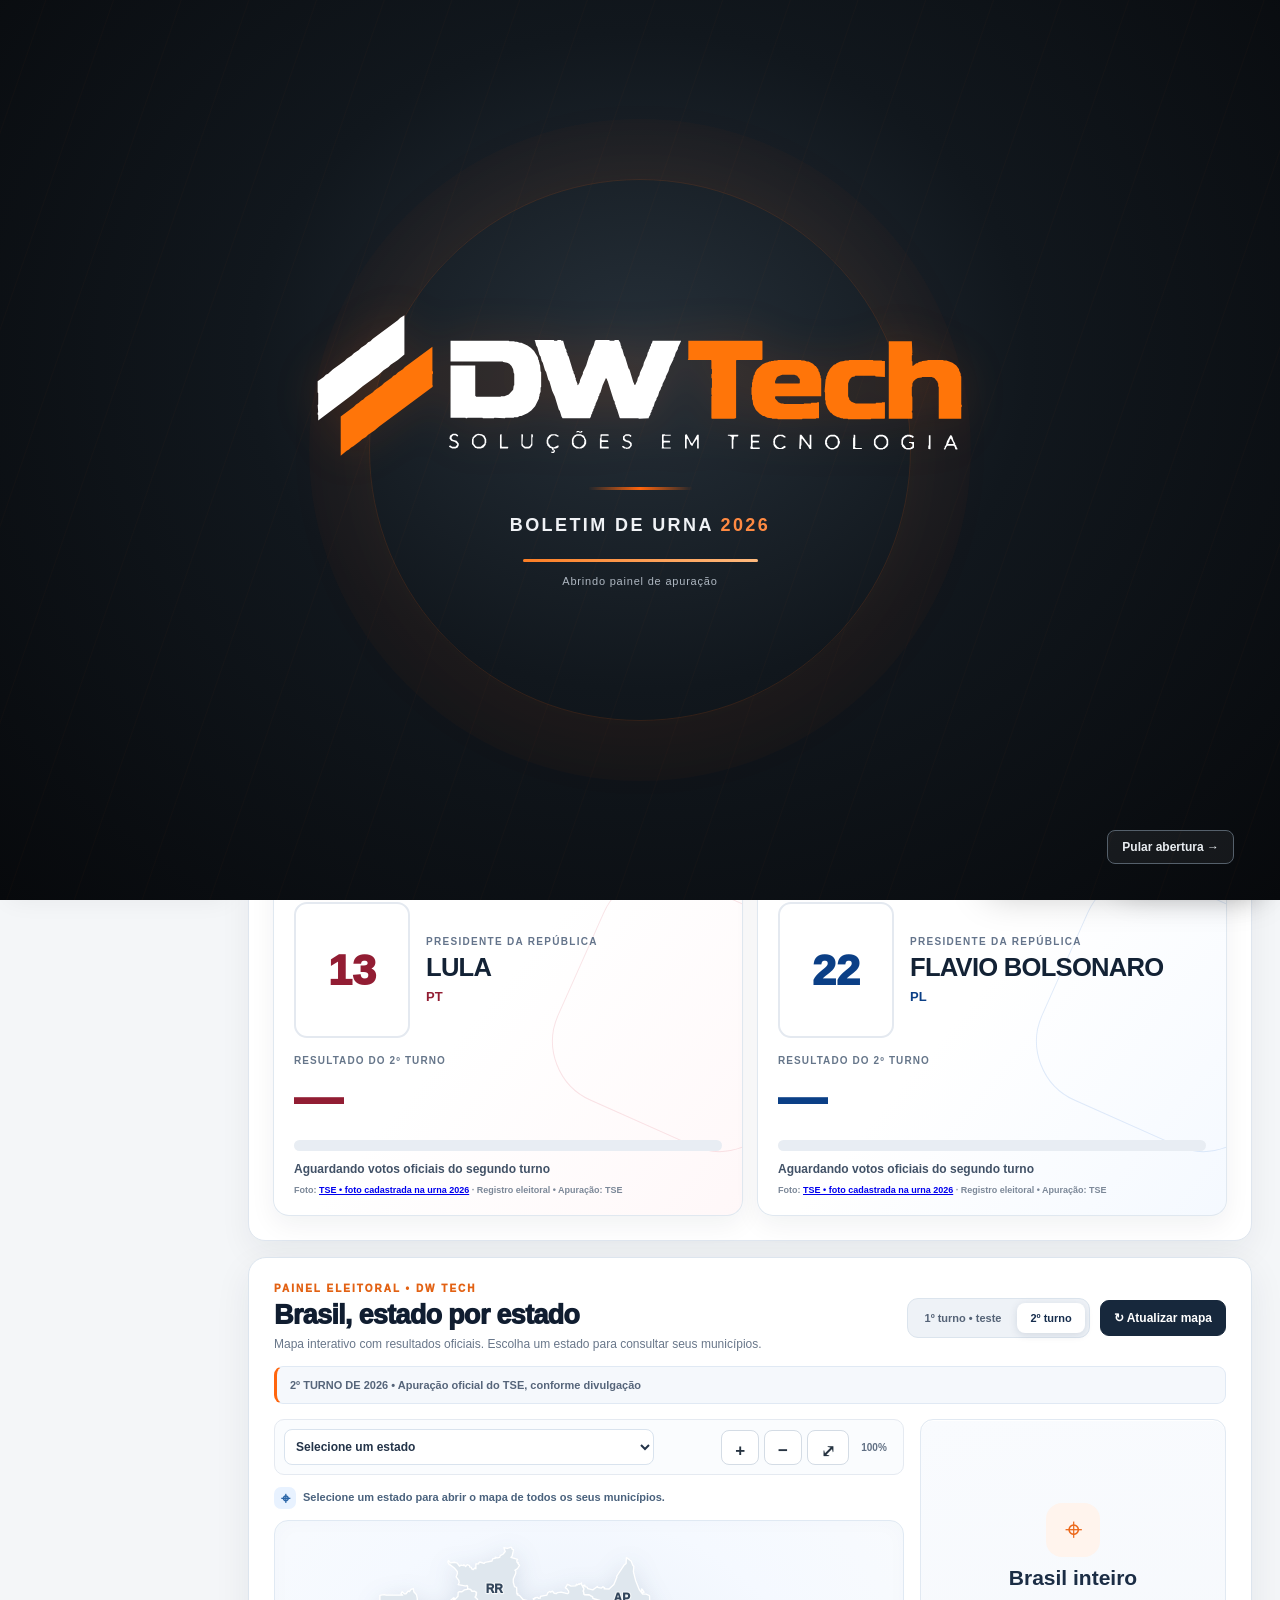
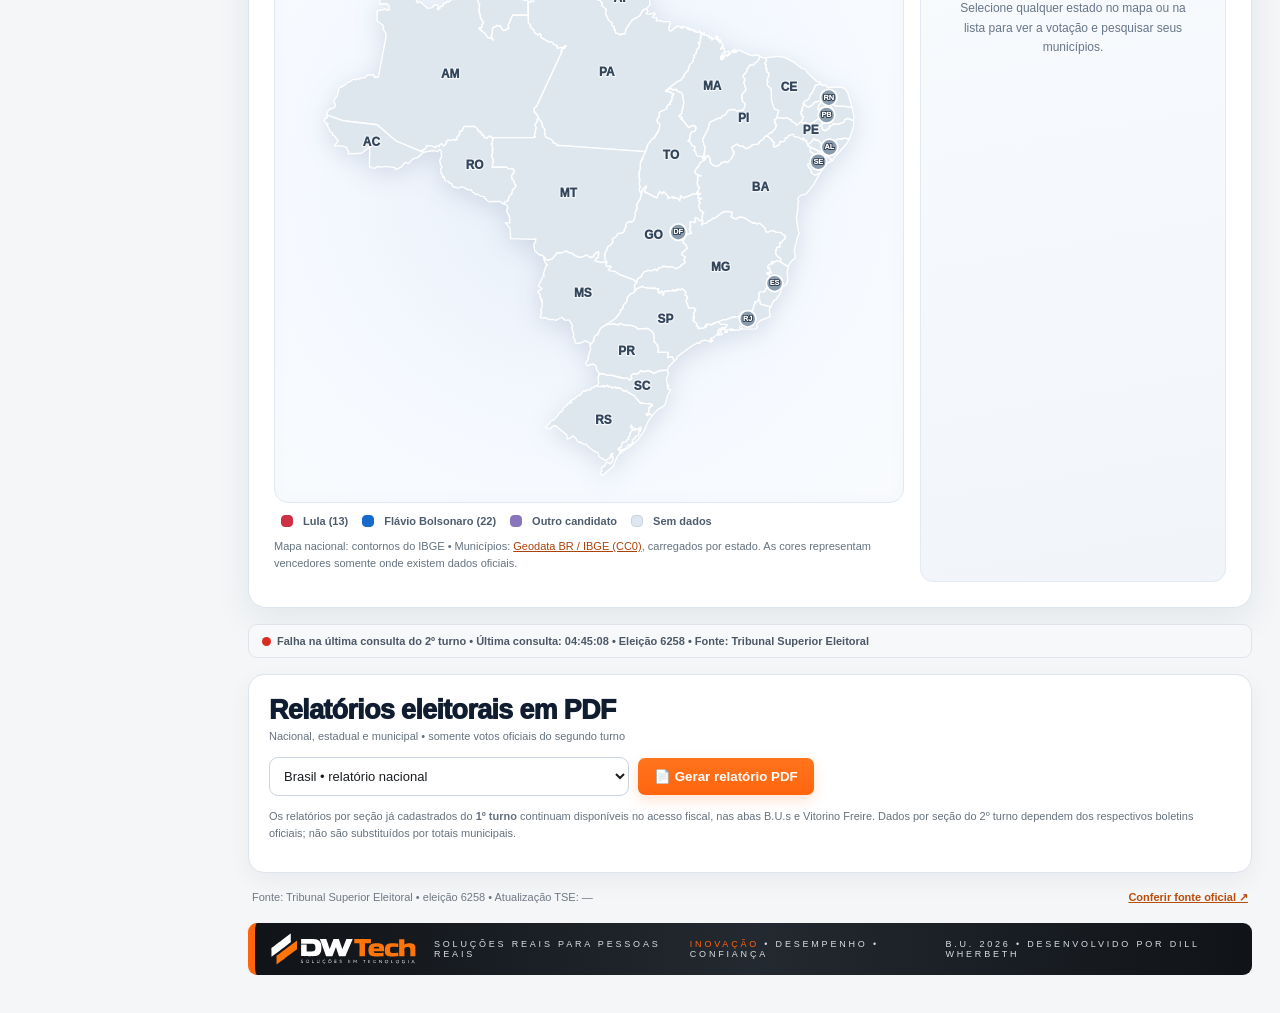
==== commit e676fcd5: "release(bu2026): 20261025.8 Brasil inicial e transparencia dos votos oficiais por pais" ====
--- a/bu2026/index.html
+++ b/bu2026/index.html
@@ -1143,13 +1143,13 @@
 </script>
 <script src="./jsQR.js?build=20261005.1"></script>
 <script src="./qr-scanner.js?build=20261005.1"></script>
-<script src="./pwa.js?build=20261025.7"></script>
+<script src="./pwa.js?build=20261025.8"></script>
 <script src="./cloud.js?build=20261025.2"></script>
 <script src="./access.js?build=20261025.3"></script>
 <script src="./navigation.js?build=20261025.3"></script>
 <script src="./vitorino-bu.js?build=20261006.5"></script>
 <script src="./segundo-turno.js?build=20261025.3"></script>
-<script src="./exterior.js?build=20261025.7"></script>
+<script src="./exterior.js?build=20261025.8"></script>
 <script src="./logo-pdf.js?build=20261024.6"></script>
 <script src="./pdf-export.js?build=20261024.5"></script>
 <script src="./mapa-municipios.js?build=20261016.5"></script>
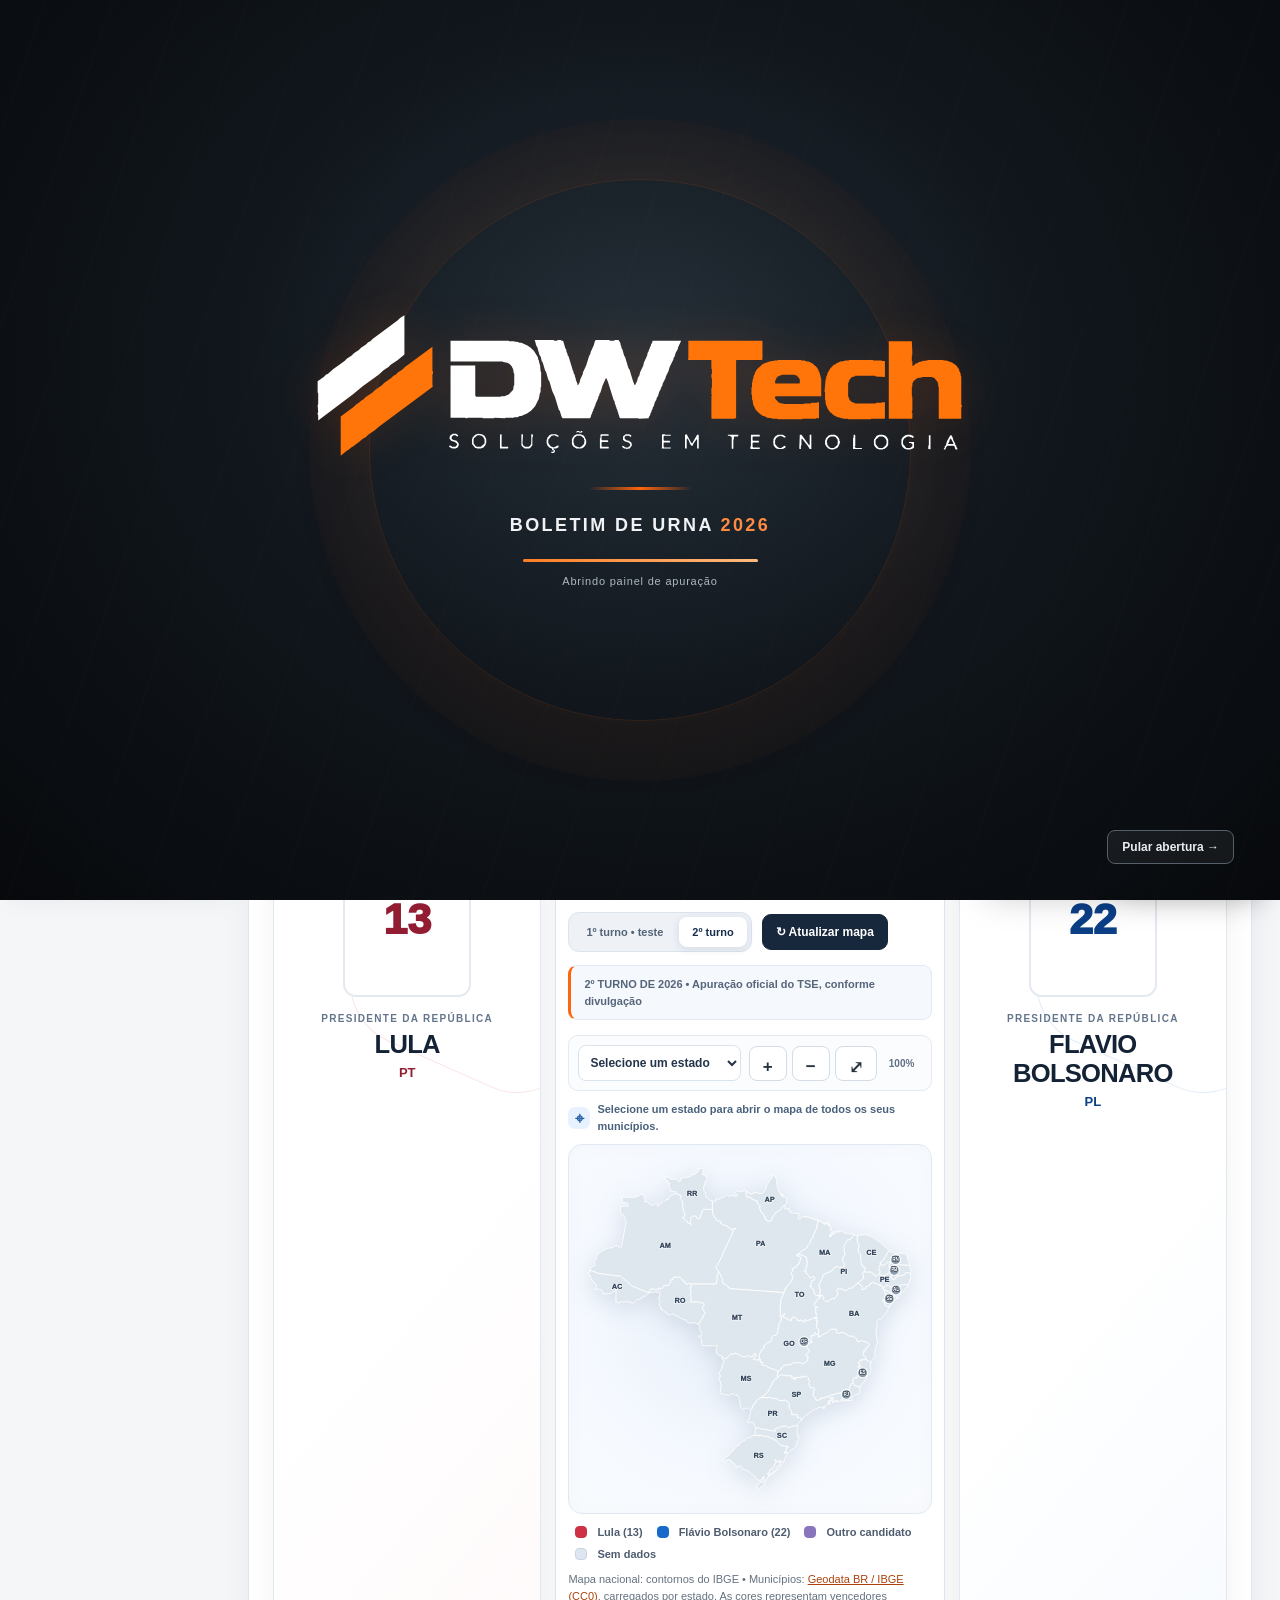
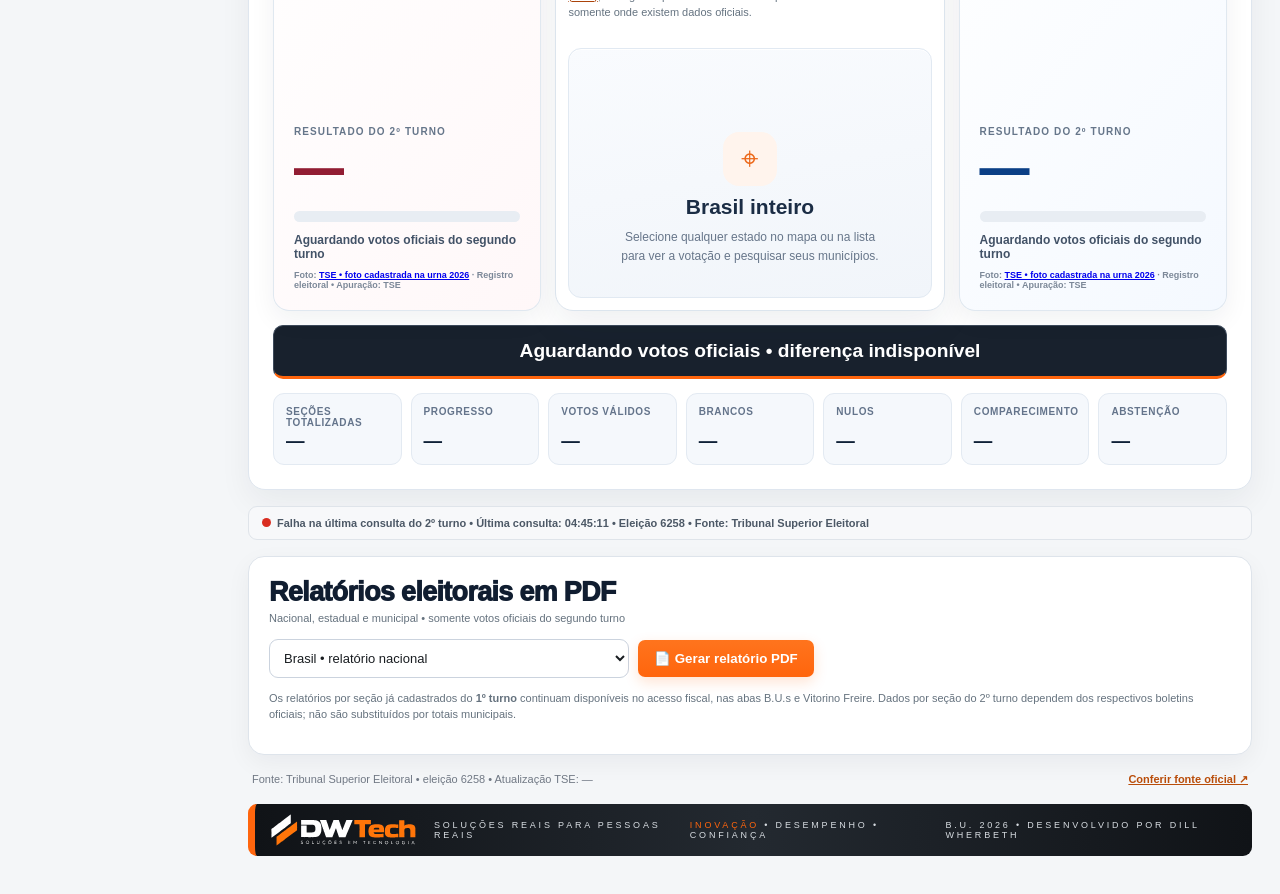
==== commit 24675c6c: "feat(bu2026): telão fixo com mapa central e indicadores detalhados" ====
--- a/bu2026/index.html
+++ b/bu2026/index.html
@@ -456,8 +456,9 @@
 <link rel="stylesheet" href="./cloud.css?build=20261005.1">
 <link rel="stylesheet" href="./access.css?build=20261025.3">
 <link rel="stylesheet" href="./vitorino-bu.css?build=20261006.5">
-<link rel="stylesheet" href="./segundo-turno.css?build=20261025.7">
+<link rel="stylesheet" href="./segundo-turno.css?build=20261028.1">
 <link rel="stylesheet" href="./central-apuracao.css?build=20261016.5">
+<link rel="stylesheet" href="./telao-fixo.css?build=20261028.1">
 </head>
 <body class="access-visitor">
 <div id="dwIntro" class="dw-intro" role="region" aria-label="Abertura do aplicativo DW Tech">
@@ -574,7 +575,7 @@
   <div class="t2-wrap">
     <div class="t2-hero">
       <div><span class="t2-tag">DW Tech • eleições 2026</span><h2>2º TURNO • PRESIDENTE DA REPÚBLICA</h2><p>25 de outubro de 2026 • dados oficiais do TSE • eleição 6258</p></div>
-      <div class="t2-actions"><button id="turno2RefreshBtn" class="primary t2-refresh-btn" type="button" onclick="BUSecondRound.refresh()" aria-busy="false"><span class="t2-refresh-icon" aria-hidden="true">↻</span><span id="turno2RefreshLabel">Atualizar TSE</span></button><button id="turno2FullscreenBtn" class="t2-fullscreen-btn" type="button" onclick="BUSecondRound.toggleFullscreen()" aria-pressed="false" aria-label="Exibir apuração em tela cheia">⛶ Tela cheia</button><button id="t2TVBtn" type="button" onclick="BUCentral.toggleTV()" aria-pressed="false">▶ Modo TV automático</button><button id="t2ShareBtn" type="button" onclick="BUCentral.share()">↗ Compartilhar</button></div>
+      <div class="t2-actions"><button id="turno2RefreshBtn" class="primary t2-refresh-btn" type="button" onclick="BUSecondRound.refresh()" aria-busy="false"><span class="t2-refresh-icon" aria-hidden="true">↻</span><span id="turno2RefreshLabel">Atualizar TSE</span></button><button id="turno2FullscreenBtn" class="t2-fullscreen-btn" type="button" onclick="BUSecondRound.toggleFullscreen()" aria-pressed="false" aria-label="Exibir apuração em tela cheia">⛶ Tela cheia</button><button id="t2ShareBtn" type="button" onclick="BUCentral.share()">↗ Compartilhar</button></div>
     </div>
     <div id="turno2Countdown" class="t2-countdown" data-stage="countdown" role="timer" aria-live="off" aria-label="Contagem regressiva para a divulgação da apuração do segundo turno presidencial">
       <div class="t2-countdown-heading">
@@ -594,12 +595,11 @@
     <div id="turno2Status" class="t2-note" role="status" aria-live="polite">Aguardando divulgação oficial do segundo turno.</div>
     <details class="t2-regional-details"><summary>Consultar outras abrangências do 2º turno <span>Brasil, estados e municípios</span></summary><div id="turno2Areas" class="t2-areas" aria-label="Selecione a abrangência da apuração"></div></details>
     <div class="t2-detail">
-      <div class="t2-heading"><h3 id="turno2Headline">Apuração para presidente • Brasil + exterior</h3><span class="source">Exclusivo 2º turno</span></div>
-      <div id="turno2Summary" class="t2-summary"></div>
+      <div class="t2-heading"><h3 id="turno2Headline">Apuração para presidente • Brasil + exterior</h3><div class="t2-broadcast-tools"><select id="turno2AreaPicker" aria-label="Localidade fixa dos candidatos" onchange="BUSecondRound.select(this.value)"><option value="br">Brasil + exterior</option><option value="ma">Maranhão</option><option value="odc">Olho d’Água das Cunhãs</option><option value="vf">Vitorino Freire</option></select><strong id="turno2Progress">Aguardando apuração</strong></div></div>
+      <div class="t2-broadcast-board">
       <div id="turno2Candidates" class="t2-candidates"></div>
-    </div>
     <div class="t2-map-card">
-      <div class="t2-central-head"><div><div class="t2-map-eyebrow">PAINEL ELEITORAL • DW TECH</div><h3>Brasil, estado por estado</h3><p>Mapa interativo com resultados oficiais. Escolha um estado para consultar seus municípios.</p></div><div class="t2-central-tools"><div class="t2-map-period" role="group" aria-label="Turno exibido somente no mapa"><button id="t2MapFirstBtn" type="button" aria-pressed="false" onclick="BUCentral.selectMapMode('first')">1º turno • teste</button><button id="t2MapSecondBtn" class="active" type="button" aria-pressed="true" onclick="BUCentral.selectMapMode('second')">2º turno</button></div><button id="t2StateRefresh" type="button" onclick="BUCentral.refresh()">↻ Atualizar mapa</button></div></div>
+      <div class="t2-central-head"><div><div class="t2-map-eyebrow">PAINEL ELEITORAL • DW TECH</div><h3>Mapa nacional • resultado por UF</h3><p>Mapa interativo com resultados oficiais. Escolha um estado para consultar seus municípios.</p></div><div class="t2-central-tools"><div class="t2-map-period" role="group" aria-label="Turno exibido somente no mapa"><button id="t2MapFirstBtn" type="button" aria-pressed="false" onclick="BUCentral.selectMapMode('first')">1º turno • teste</button><button id="t2MapSecondBtn" class="active" type="button" aria-pressed="true" onclick="BUCentral.selectMapMode('second')">2º turno</button></div><button id="t2StateRefresh" type="button" onclick="BUCentral.refresh()">↻ Atualizar mapa</button></div></div>
       <div id="t2MapContext" class="t2-map-context" role="status">2º turno de 2026 • consultando a apuração oficial do TSE...</div>
       <div class="t2-map-layout">
         <div>
@@ -635,6 +635,10 @@
           </div>
         </aside>
       </div>
+    </div>
+      </div>
+      <div id="turno2Gap" class="t2-gap" role="status">Aguardando votos oficiais</div>
+      <div id="turno2Summary" class="t2-summary"></div>
     </div>
     <div id="t2DataQuality" class="t2-data-quality" role="status" aria-live="polite">Consultando fonte oficial…</div>
     <div class="t2-report-card">
@@ -1143,17 +1147,17 @@
 </script>
 <script src="./jsQR.js?build=20261005.1"></script>
 <script src="./qr-scanner.js?build=20261005.1"></script>
-<script src="./pwa.js?build=20261025.8"></script>
+<script src="./pwa.js?build=20261028.1"></script>
 <script src="./cloud.js?build=20261025.2"></script>
 <script src="./access.js?build=20261025.3"></script>
 <script src="./navigation.js?build=20261025.3"></script>
 <script src="./vitorino-bu.js?build=20261006.5"></script>
-<script src="./segundo-turno.js?build=20261025.3"></script>
+<script src="./segundo-turno.js?build=20261028.1"></script>
 <script src="./exterior.js?build=20261025.8"></script>
 <script src="./logo-pdf.js?build=20261024.6"></script>
 <script src="./pdf-export.js?build=20261024.5"></script>
 <script src="./mapa-municipios.js?build=20261016.5"></script>
-<script src="./central-apuracao.js?build=20261025.2"></script>
+<script src="./central-apuracao.js?build=20261028.1"></script>
 </body>
 </html>
 
--- a/bu2026/telao-fixo.css
+++ b/bu2026/telao-fixo.css
@@ -0,0 +1,73 @@
+/* Telão fixo: candidatos nas laterais e mapa nacional no centro. */
+#segundo-turno .t2-gap{padding:14px;text-align:center;background:#18212d;color:#fff;border:1px solid #3d4a5b;border-bottom:3px solid #ff650d;border-radius:10px;font-size:clamp(14px,1.5vw,26px);font-weight:850;font-variant-numeric:tabular-nums;margin:14px 0}
+#segundo-turno .t2-broadcast-tools{display:flex;align-items:center;gap:12px;flex-wrap:wrap}
+#segundo-turno .t2-broadcast-tools select{max-width:290px;padding:9px;border-radius:8px;border:1px solid #8994a3;background:#fff;color:#17283a}
+#segundo-turno #turno2Progress{font-size:14px;color:#ae4b0e}
+#segundo-turno .t2-summary{grid-template-columns:repeat(7,minmax(0,1fr));margin-bottom:0}
+@media(min-width:1100px){
+ #segundo-turno .t2-broadcast-board{display:grid;grid-template-columns:minmax(0,1fr) minmax(0,1.45fr) minmax(0,1fr);gap:14px;align-items:stretch}
+ #segundo-turno #turno2Candidates{display:contents}
+ #segundo-turno #turno2Candidates>.t2-candidate{grid-row:1;grid-column:1}
+ #segundo-turno #turno2Candidates>.t2-candidate:nth-child(2){grid-column:3}
+ #segundo-turno .t2-broadcast-board>.t2-map-card{grid-row:1;grid-column:2;padding:12px;min-width:0}
+ #segundo-turno .t2-broadcast-board .t2-map-layout{grid-template-columns:1fr}
+ #segundo-turno .t2-broadcast-board .t2-map-aside{max-height:250px;overflow:auto}
+ #segundo-turno .t2-broadcast-board .t2-candidate-profile{display:flex;flex-direction:column;align-items:center;text-align:center}
+ #segundo-turno .t2-broadcast-board .t2-portrait{width:clamp(100px,10vw,200px);height:clamp(120px,12vw,240px)}
+}
+@media(max-width:1099px){#segundo-turno .t2-summary{grid-template-columns:repeat(3,minmax(0,1fr))}#segundo-turno .t2-broadcast-board{display:grid;gap:12px}}
+#segundo-turno:is(:fullscreen,.t2-fullscreen-fallback){background:#080b10;color:#fff}
+#segundo-turno:is(:fullscreen,.t2-fullscreen-fallback) .t2-detail{background:#0e141d;border-color:#303b49;color:#fff}
+#segundo-turno:is(:fullscreen,.t2-fullscreen-fallback) .t2-heading h3{color:#fff}
+#segundo-turno:is(:fullscreen,.t2-fullscreen-fallback) #turno2Progress{color:#ffad77}
+@media(min-width:1000px) and (min-aspect-ratio:4/3){
+ #segundo-turno:is(:fullscreen,.t2-fullscreen-fallback){padding:1.2vh 1.2vw;overflow:hidden}
+ #segundo-turno:is(:fullscreen,.t2-fullscreen-fallback) .t2-wrap{height:100%;max-width:none;display:grid;grid-template-rows:8vh minmax(0,1fr) 3vh;gap:1vh}
+ #segundo-turno:is(:fullscreen,.t2-fullscreen-fallback) .t2-wrap>:is(.t2-countdown,.t2-refresh-info,.t2-live-strip,.t2-note,.t2-regional-details,.t2-data-quality,.t2-report-card){display:none!important}
+ #segundo-turno:is(:fullscreen,.t2-fullscreen-fallback) .t2-hero{padding:1vh 1vw;border-radius:8px;flex-wrap:nowrap}
+ #segundo-turno:is(:fullscreen,.t2-fullscreen-fallback) .t2-hero h2{font-size:2.2vh;margin:3px 0}
+ #segundo-turno:is(:fullscreen,.t2-fullscreen-fallback) .t2-hero p{display:none}
+ #segundo-turno:is(:fullscreen,.t2-fullscreen-fallback) .t2-tag{font-size:1.2vh}
+ #segundo-turno:is(:fullscreen,.t2-fullscreen-fallback) .t2-actions button{font-size:1.35vh;padding:.8vh 1vw}
+ #segundo-turno:is(:fullscreen,.t2-fullscreen-fallback) #t2ShareBtn{display:none}
+ #segundo-turno:is(:fullscreen,.t2-fullscreen-fallback) .t2-detail{padding:1.3vh 1vw;min-height:0;display:grid;grid-template-rows:6vh minmax(0,1fr) 6vh 9vh;gap:1vh;box-shadow:none}
+ #segundo-turno:is(:fullscreen,.t2-fullscreen-fallback) .t2-heading{margin:0;flex-wrap:nowrap}
+ #segundo-turno:is(:fullscreen,.t2-fullscreen-fallback) .t2-heading h3{font-size:2.3vh;max-width:46%;line-height:1.2}
+ #segundo-turno:is(:fullscreen,.t2-fullscreen-fallback) .t2-broadcast-tools{gap:.7vw;flex-wrap:nowrap}
+ #segundo-turno:is(:fullscreen,.t2-fullscreen-fallback) .t2-broadcast-tools select{font-size:1.7vh;max-width:23vw;padding:.7vh}
+ #segundo-turno:is(:fullscreen,.t2-fullscreen-fallback) #turno2Progress{font-size:1.7vh;white-space:nowrap}
+ #segundo-turno:is(:fullscreen,.t2-fullscreen-fallback) .t2-broadcast-board{display:grid;grid-template-columns:minmax(0,1fr) minmax(0,1.45fr) minmax(0,1fr);gap:1vw;min-height:0}
+ #segundo-turno:is(:fullscreen,.t2-fullscreen-fallback) #turno2Candidates{display:contents}
+ #segundo-turno:is(:fullscreen,.t2-fullscreen-fallback) #turno2Candidates>.t2-candidate{grid-column:1;grid-row:1;padding:1.5vh 1vw;min-height:0;background:linear-gradient(150deg,#18212e,#101721);border-color:#334155;border-top-color:var(--candidate-accent)}
+ #segundo-turno:is(:fullscreen,.t2-fullscreen-fallback) #turno2Candidates>.t2-candidate:nth-child(2){grid-column:3}
+ #segundo-turno:is(:fullscreen,.t2-fullscreen-fallback) .t2-candidate-profile{display:flex;flex-direction:column;align-items:center;text-align:center;gap:1vh;margin:1vh 0}
+ #segundo-turno:is(:fullscreen,.t2-fullscreen-fallback) .t2-portrait{width:15vh;height:18vh;flex-shrink:0}
+ #segundo-turno:is(:fullscreen,.t2-fullscreen-fallback) .t2-office{display:none}
+ #segundo-turno:is(:fullscreen,.t2-fullscreen-fallback) .t2-candidate h3{color:#fff;font-size:3vh;line-height:1.12;letter-spacing:0}
+ #segundo-turno:is(:fullscreen,.t2-fullscreen-fallback) .t2-candidate-info p{color:#d7e0ed;font-size:2vh}
+ #segundo-turno:is(:fullscreen,.t2-fullscreen-fallback) .t2-number{font-size:2.7vh;padding:.6vh 1vw}
+ #segundo-turno:is(:fullscreen,.t2-fullscreen-fallback) .t2-position{font-size:1.3vh;padding:.5vh .6vw}
+ #segundo-turno:is(:fullscreen,.t2-fullscreen-fallback) .t2-percent{color:#fff;font-size:6.8vh;letter-spacing:-.15vw;line-height:1.1}
+ #segundo-turno:is(:fullscreen,.t2-fullscreen-fallback) .t2-metric-label{color:#c1cddc;font-size:1.4vh}
+ #segundo-turno:is(:fullscreen,.t2-fullscreen-fallback) .t2-vote-count{color:#fff;font-size:2vh;line-height:1.4}
+ #segundo-turno:is(:fullscreen,.t2-fullscreen-fallback) .t2-photo-source{font-size:.95vh;color:#aebccc;margin-top:.6vh}
+ #segundo-turno:is(:fullscreen,.t2-fullscreen-fallback) .t2-photo-source a{color:#aebccc}
+ #segundo-turno:is(:fullscreen,.t2-fullscreen-fallback) .t2-progress{height:1vh;margin:1vh 0}
+ #segundo-turno:is(:fullscreen,.t2-fullscreen-fallback) .t2-map-card{grid-row:1;grid-column:2;display:grid;grid-template-rows:4vh minmax(0,1fr);padding:1vh .7vw;background:#101a27;border-color:#334155;min-height:0}
+ #segundo-turno:is(:fullscreen,.t2-fullscreen-fallback) .t2-map-card .t2-central-head{margin:0}
+ #segundo-turno:is(:fullscreen,.t2-fullscreen-fallback) .t2-map-card h3{font-size:1.9vh;color:#fff}
+ #segundo-turno:is(:fullscreen,.t2-fullscreen-fallback) .t2-map-card :is(.t2-central-head p,.t2-map-eyebrow,.t2-central-tools,.t2-map-context,.t2-map-controls,.t2-map-scope,.t2-map-aside,.t2-muted,.t2-municipal-legend){display:none!important}
+ #segundo-turno:is(:fullscreen,.t2-fullscreen-fallback) .t2-map-layout{display:block;min-height:0}
+ #segundo-turno:is(:fullscreen,.t2-fullscreen-fallback) .t2-map-layout>div{height:100%;display:grid;grid-template-rows:minmax(0,1fr) 4vh}
+ #segundo-turno:is(:fullscreen,.t2-fullscreen-fallback) .t2-map{height:100%;min-height:0;max-height:none;background:radial-gradient(ellipse,#25374b,#101a27);border:0;pointer-events:none;padding:0}
+ #segundo-turno:is(:fullscreen,.t2-fullscreen-fallback) .br-map-svg{height:100%;max-height:100%;width:100%;aspect-ratio:auto}
+ #segundo-turno:is(:fullscreen,.t2-fullscreen-fallback) .t2-map-legend{font-size:1.4vh;color:#d5deea;gap:.4vw;justify-content:center;margin:0;line-height:1.2}
+ #segundo-turno:is(:fullscreen,.t2-fullscreen-fallback) .t2-key{width:1.4vh;height:1.4vh}
+ #segundo-turno:is(:fullscreen,.t2-fullscreen-fallback) .t2-gap{margin:0;padding:.5vh 1vw;display:grid;align-items:center;font-size:2.2vh}
+ #segundo-turno:is(:fullscreen,.t2-fullscreen-fallback) .t2-summary{grid-template-columns:repeat(7,minmax(0,1fr));gap:.6vw;min-height:0}
+ #segundo-turno:is(:fullscreen,.t2-fullscreen-fallback) .t2-stat{background:#17212e;border-color:#334155;padding:1vh .6vw;border-radius:8px}
+ #segundo-turno:is(:fullscreen,.t2-fullscreen-fallback) .t2-stat span{font-size:1.3vh;color:#c4cfdd;min-height:2.2vh;letter-spacing:0}
+ #segundo-turno:is(:fullscreen,.t2-fullscreen-fallback) .t2-stat strong{font-size:2.1vh;letter-spacing:0;color:#fff;line-height:1.2}
+ #segundo-turno:is(:fullscreen,.t2-fullscreen-fallback) .t2-foot{font-size:1.2vh;color:#bdcada;align-items:center;line-height:1.1;padding:0}
+ #segundo-turno:is(:fullscreen,.t2-fullscreen-fallback) .t2-foot a{color:#ffad77}
+}
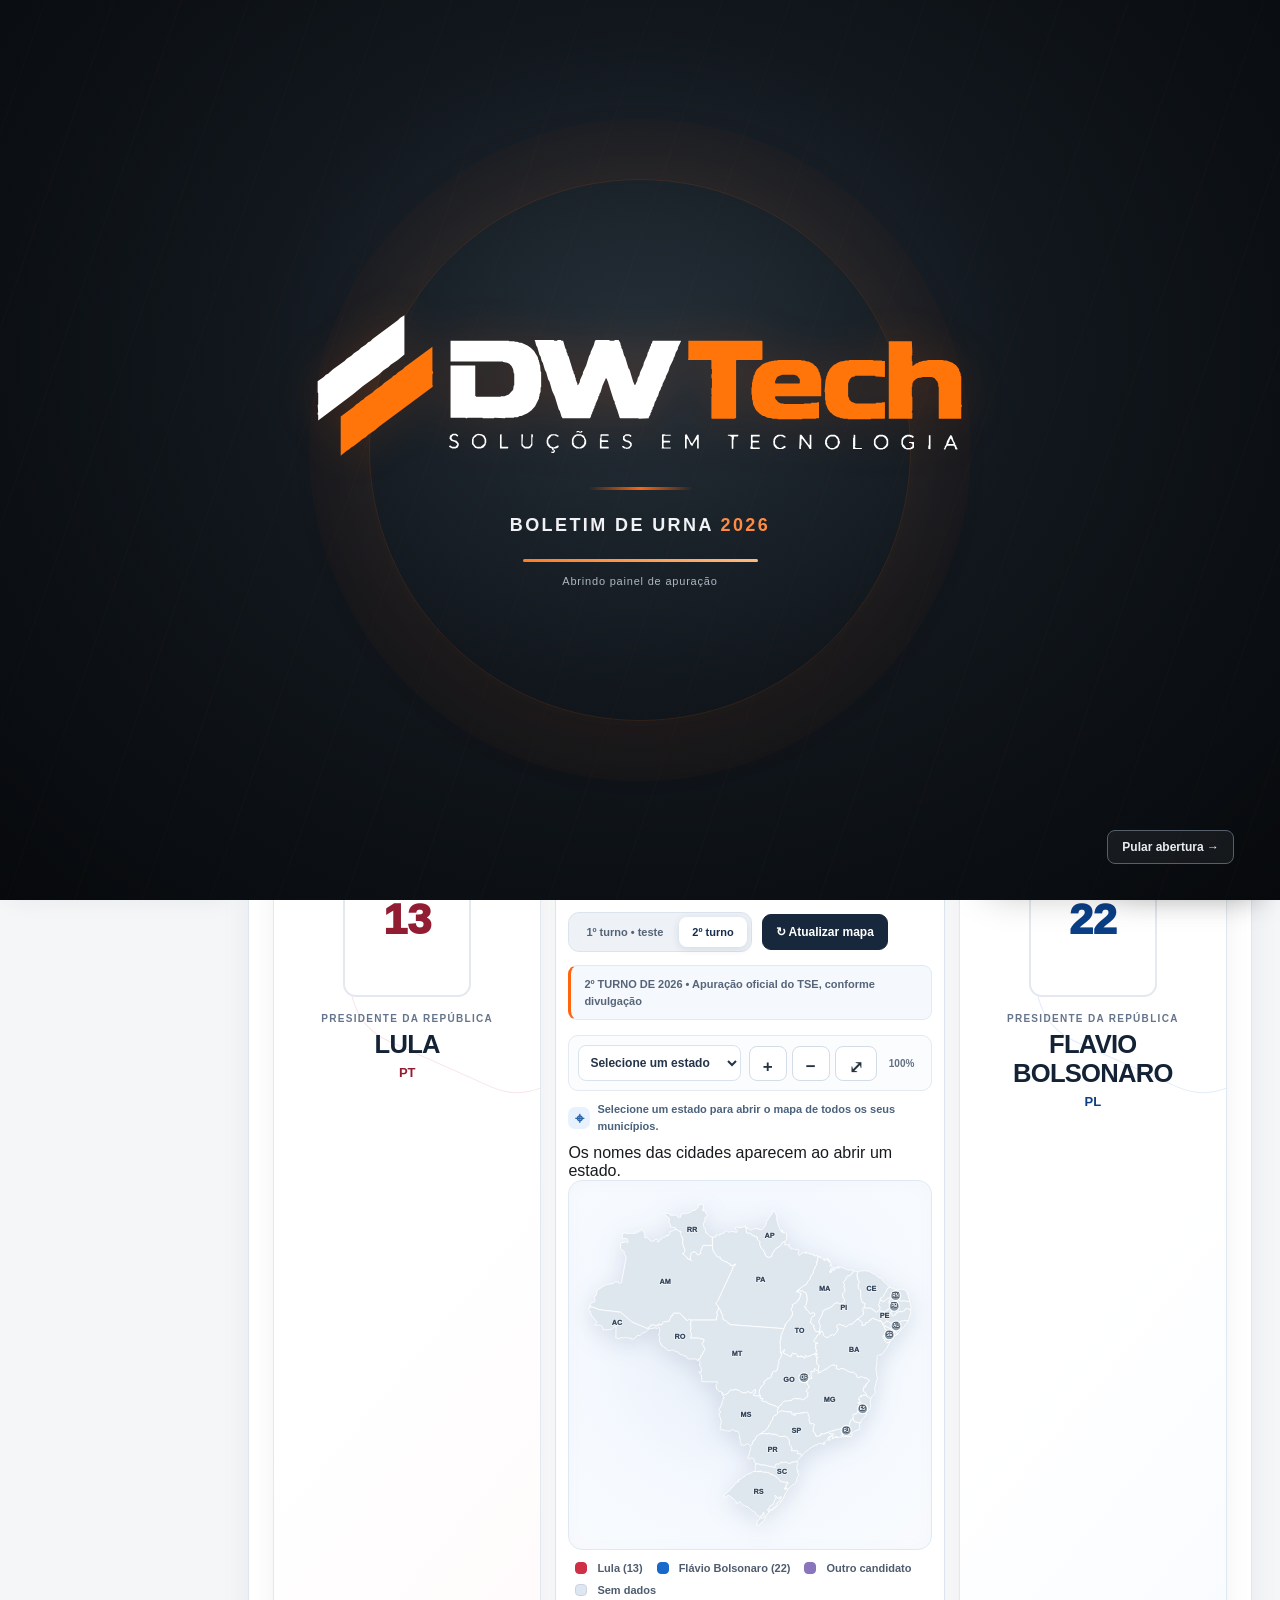
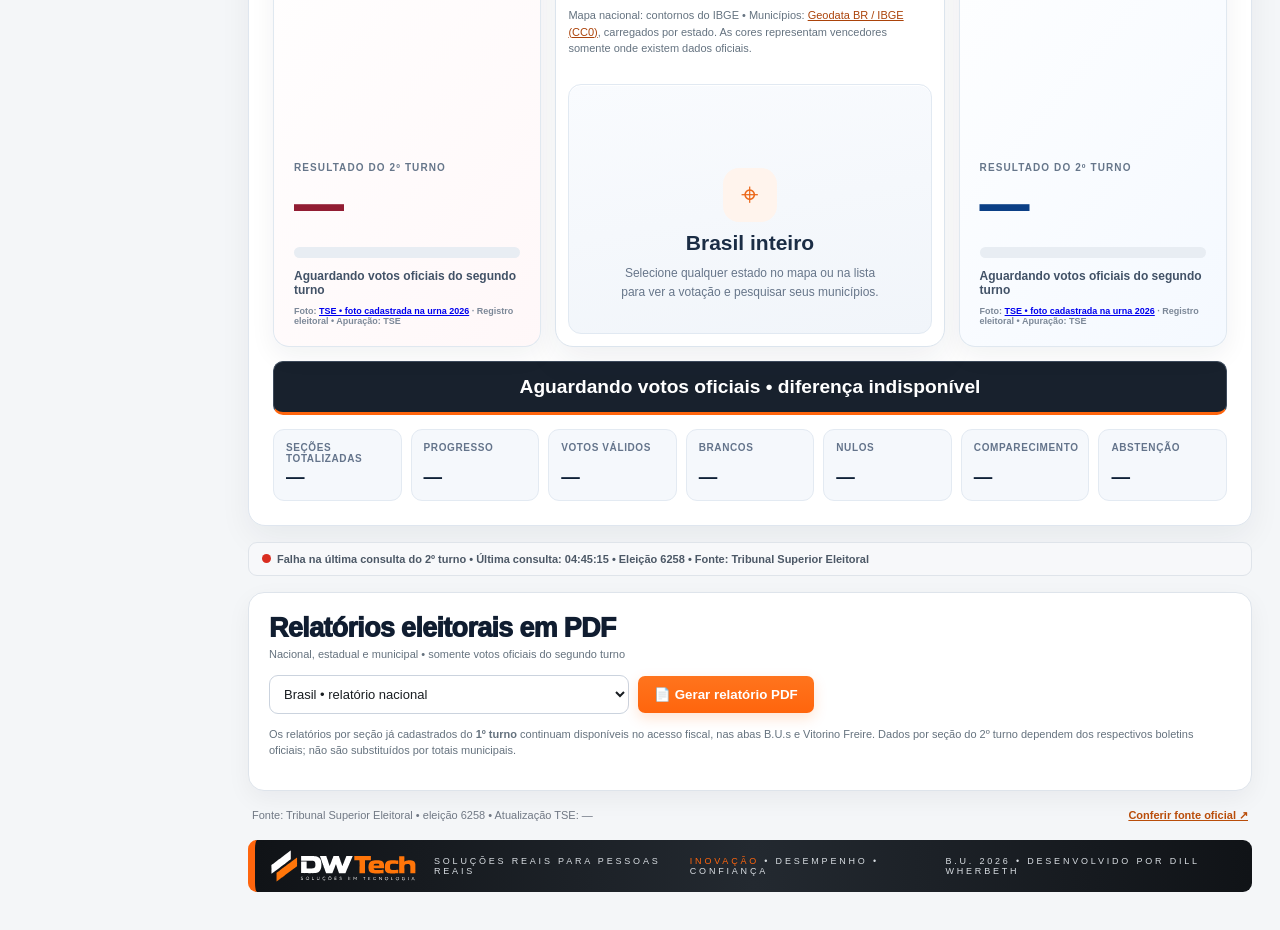
==== commit 98f9887b: "feat(bu2026): controles de cidades fixas e indicacao de eleito oficial no painel" ====
--- a/bu2026/index.html
+++ b/bu2026/index.html
@@ -593,13 +593,14 @@
     <div class="t2-refresh-info"><span id="turno2RefreshFeedback" class="t2-refresh-feedback" data-state="idle" role="status" aria-live="polite" aria-atomic="true">Toque em Atualizar TSE para consultar os dados.</span><span id="turno2LastCheck" class="t2-last-check">Última consulta: ainda não realizada</span></div>
     <div id="t2NationalPulse" class="t2-live-strip" aria-live="polite"></div>
     <div id="turno2Status" class="t2-note" role="status" aria-live="polite">Aguardando divulgação oficial do segundo turno.</div>
+     <div id="turno2ElectedStatus" class="t2-elected-banner" role="status" aria-live="polite" hidden></div>
     <details class="t2-regional-details"><summary>Consultar outras abrangências do 2º turno <span>Brasil, estados e municípios</span></summary><div id="turno2Areas" class="t2-areas" aria-label="Selecione a abrangência da apuração"></div></details>
     <div class="t2-detail">
       <div class="t2-heading"><h3 id="turno2Headline">Apuração para presidente • Brasil + exterior</h3><div class="t2-broadcast-tools"><select id="turno2AreaPicker" aria-label="Localidade fixa dos candidatos" onchange="BUSecondRound.select(this.value)"><option value="br">Brasil + exterior</option><option value="ma">Maranhão</option><option value="odc">Olho d’Água das Cunhãs</option><option value="vf">Vitorino Freire</option></select><strong id="turno2Progress">Aguardando apuração</strong></div></div>
       <div class="t2-broadcast-board">
       <div id="turno2Candidates" class="t2-candidates"></div>
     <div class="t2-map-card">
-      <div class="t2-central-head"><div><div class="t2-map-eyebrow">PAINEL ELEITORAL • DW TECH</div><h3>Mapa nacional • resultado por UF</h3><p>Mapa interativo com resultados oficiais. Escolha um estado para consultar seus municípios.</p></div><div class="t2-central-tools"><div class="t2-map-period" role="group" aria-label="Turno exibido somente no mapa"><button id="t2MapFirstBtn" type="button" aria-pressed="false" onclick="BUCentral.selectMapMode('first')">1º turno • teste</button><button id="t2MapSecondBtn" class="active" type="button" aria-pressed="true" onclick="BUCentral.selectMapMode('second')">2º turno</button></div><button id="t2StateRefresh" type="button" onclick="BUCentral.refresh()">↻ Atualizar mapa</button></div></div>
+      <div class="t2-central-head"><div><div class="t2-map-eyebrow">PAINEL ELEITORAL • DW TECH</div><h3>Mapa ampliado • estados e cidades</h3><p>Selecione um estado: os municípios e seus nomes ficam visíveis no mapa, com cores somente quando houver resultado oficial.</p></div><div class="t2-central-tools"><div class="t2-map-period" role="group" aria-label="Turno exibido somente no mapa"><button id="t2MapFirstBtn" type="button" aria-pressed="false" onclick="BUCentral.selectMapMode('first')">1º turno • teste</button><button id="t2MapSecondBtn" class="active" type="button" aria-pressed="true" onclick="BUCentral.selectMapMode('second')">2º turno</button></div><button id="t2StateRefresh" type="button" onclick="BUCentral.refresh()">↻ Atualizar mapa</button></div></div>
       <div id="t2MapContext" class="t2-map-context" role="status">2º turno de 2026 • consultando a apuração oficial do TSE...</div>
       <div class="t2-map-layout">
         <div>
@@ -614,6 +615,7 @@
             </div>
           </div>
           <div id="t2MapScope" class="t2-map-scope" role="status" aria-live="polite">Selecione um estado para abrir o mapa de todos os seus municípios.</div>
+           <div class="t2-map-label-tools"><button id="t2CityLabelsBtn" type="button" hidden aria-pressed="true" onclick="BUMunicipios.toggleLabels()">◉ Nomes fixos</button><span id="t2MapLabelsInfo" aria-live="polite">Os nomes das cidades aparecem ao abrir um estado.</span></div>
           <div id="t2Map" class="t2-map" role="group" aria-label="Mapa geográfico interativo do Brasil e dos municípios por estado"></div>
           <div id="t2MunicipalLegend" class="t2-municipal-legend" hidden aria-label="Legenda das cores por município">
             <span class="t2-muni-key"><i class="t2-muni-swatch red"></i>Lula • 13</span>
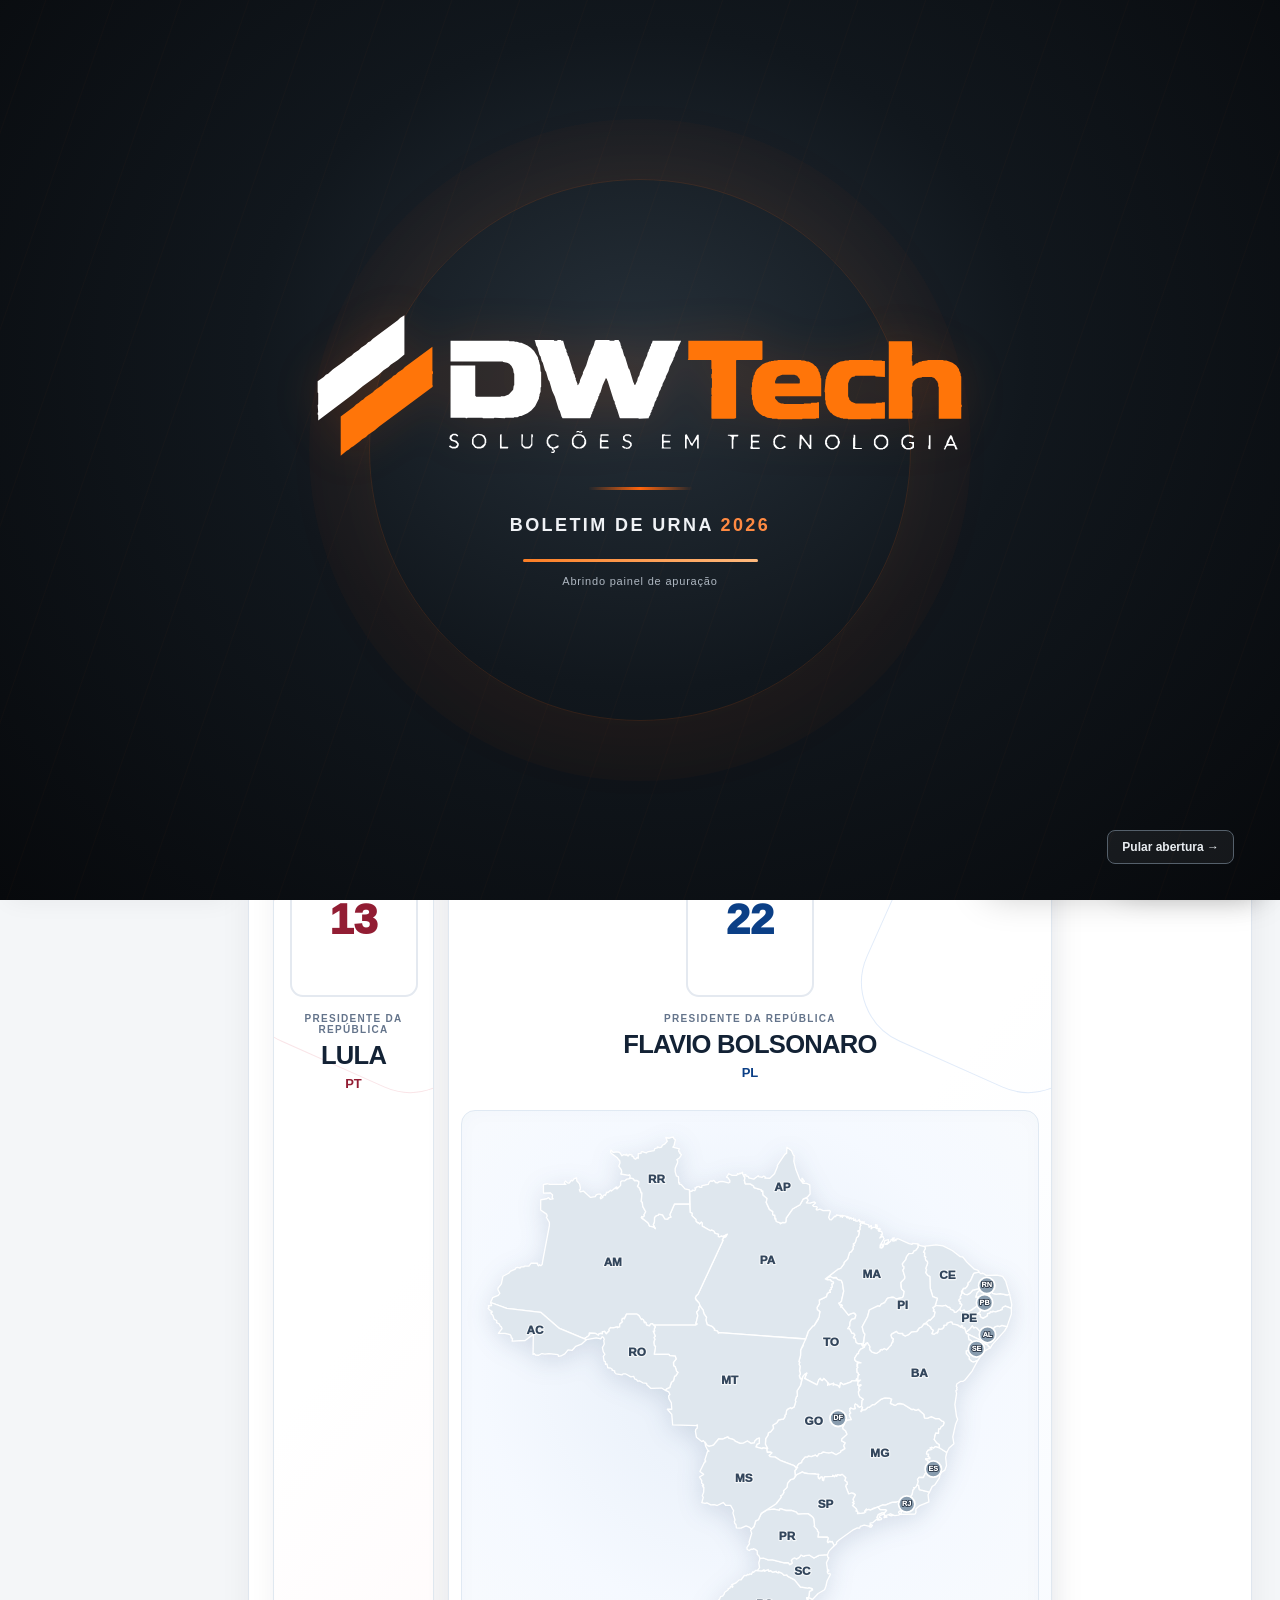
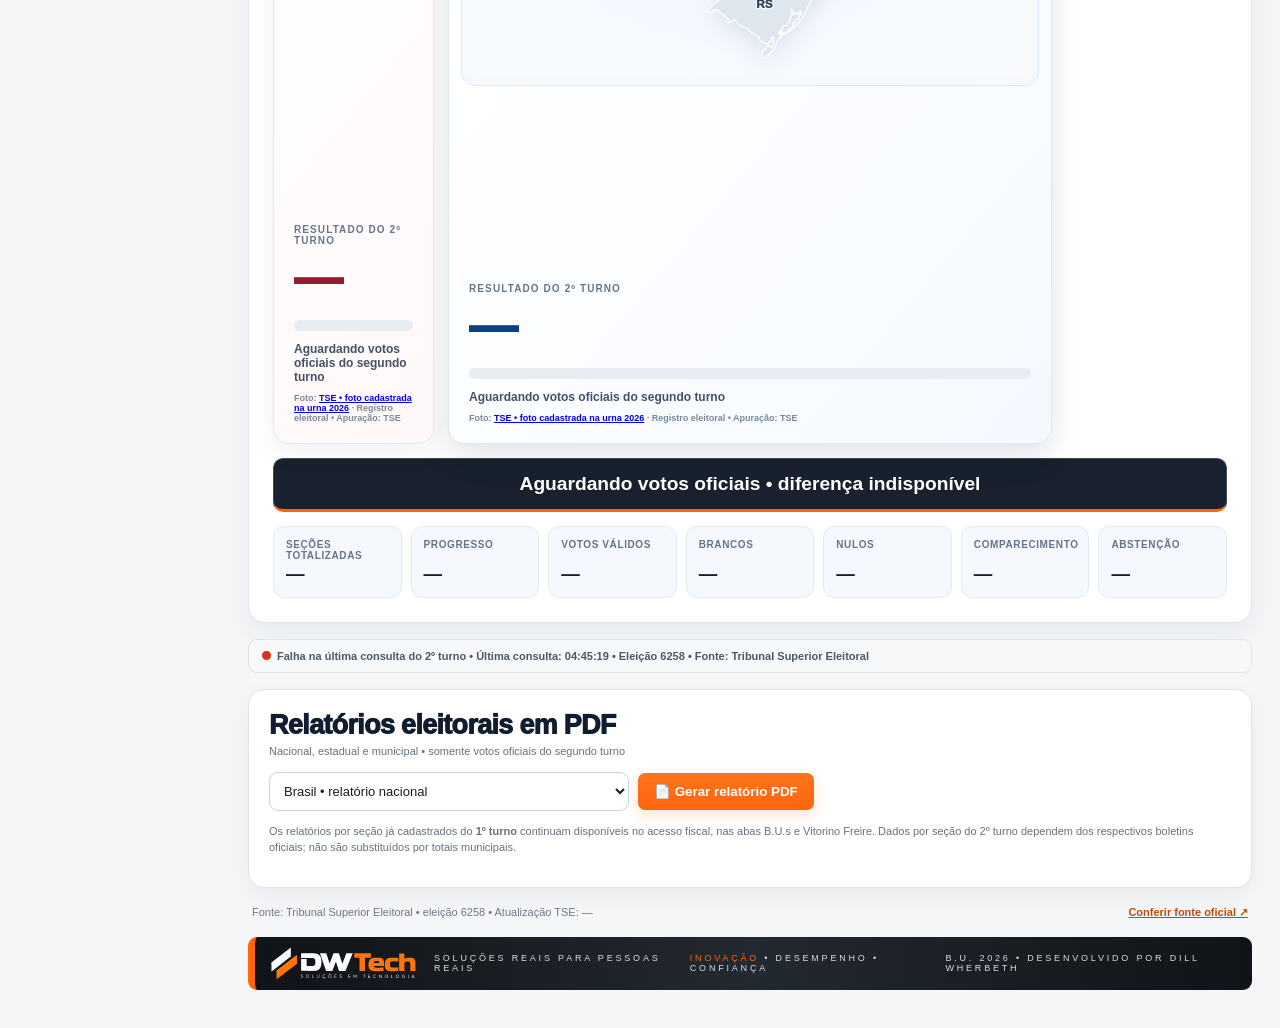
==== commit 0939ad84: "release(bu2026): 1.3.25 mapa ampliado nomes de cidades e selo eleito do TSE" ====
--- a/bu2026/index.html
+++ b/bu2026/index.html
@@ -457,8 +457,8 @@
 <link rel="stylesheet" href="./access.css?build=20261025.3">
 <link rel="stylesheet" href="./vitorino-bu.css?build=20261006.5">
 <link rel="stylesheet" href="./segundo-turno.css?build=20261028.1">
-<link rel="stylesheet" href="./central-apuracao.css?build=20261016.5">
-<link rel="stylesheet" href="./telao-fixo.css?build=20261028.1">
+<link rel="stylesheet" href="./central-apuracao.css?build=20261028.2">
+<link rel="stylesheet" href="./telao-fixo.css?build=20261028.2">
 </head>
 <body class="access-visitor">
 <div id="dwIntro" class="dw-intro" role="region" aria-label="Abertura do aplicativo DW Tech">
@@ -1149,17 +1149,17 @@
 </script>
 <script src="./jsQR.js?build=20261005.1"></script>
 <script src="./qr-scanner.js?build=20261005.1"></script>
-<script src="./pwa.js?build=20261028.1"></script>
+<script src="./pwa.js?build=20261028.2"></script>
 <script src="./cloud.js?build=20261025.2"></script>
 <script src="./access.js?build=20261025.3"></script>
 <script src="./navigation.js?build=20261025.3"></script>
 <script src="./vitorino-bu.js?build=20261006.5"></script>
-<script src="./segundo-turno.js?build=20261028.1"></script>
+<script src="./segundo-turno.js?build=20261028.2"></script>
 <script src="./exterior.js?build=20261025.8"></script>
 <script src="./logo-pdf.js?build=20261024.6"></script>
 <script src="./pdf-export.js?build=20261024.5"></script>
-<script src="./mapa-municipios.js?build=20261016.5"></script>
-<script src="./central-apuracao.js?build=20261028.1"></script>
+<script src="./mapa-municipios.js?build=20261028.2"></script>
+<script src="./central-apuracao.js?build=20261028.2"></script>
 </body>
 </html>
 
--- a/bu2026/central-apuracao.css
+++ b/bu2026/central-apuracao.css
@@ -336,3 +336,70 @@
 #segundo-turno .t2-municipal-legend small{
  flex-basis:100%;font-size:10px;font-weight:600;line-height:1.5;color:#788498;
 }
+
+/* DW Tech • 2026.10.28 • mapa central ampliado entre os candidatos. */
+#segundo-turno .t2-broadcast-board{
+ display:grid;grid-template-columns:minmax(180px,.58fr) minmax(0,2.25fr) minmax(180px,.58fr);
+ gap:clamp(10px,1.2vw,20px);align-items:start;
+}
+#segundo-turno .t2-broadcast-board>#turno2Candidates{display:contents}
+#segundo-turno .t2-broadcast-board>#turno2Candidates>.t2-candidate:first-child{grid-column:1;grid-row:1}
+#segundo-turno .t2-broadcast-board>#turno2Candidates>.t2-candidate:nth-child(2){grid-column:3;grid-row:1}
+#segundo-turno .t2-broadcast-board>.t2-map-card{grid-column:2;grid-row:1;min-width:0}
+#segundo-turno .t2-broadcast-board .t2-map-layout{grid-template-columns:minmax(0,1fr)}
+#segundo-turno .t2-broadcast-board .t2-map-card{padding:clamp(10px,1.5vw,22px)}
+#segundo-turno .t2-broadcast-board .t2-map{
+ min-height:clamp(450px,43vw,770px);max-height:none;
+}
+#segundo-turno .t2-broadcast-board .br-map-svg{
+ width:100%;max-height:730px;
+}
+#segundo-turno .t2-broadcast-board .t2-muni-svg{
+ display:block;width:100%;height:auto;max-height:740px;
+}
+#segundo-turno .t2-map-aside{padding:12px}
+#segundo-turno .t2-map-label-tools{display:flex;gap:10px;align-items:center;flex-wrap:wrap;margin:0 2px 9px}
+#segundo-turno .t2-map-label-tools button{
+ background:#183a5e;color:#fff;border:1px solid #183a5e;border-radius:8px;
+ padding:8px 12px;font-size:11px;font-weight:900;cursor:pointer;
+}
+#segundo-turno .t2-map-label-tools button[aria-pressed="false"]{background:#fff;color:#183a5e}
+#segundo-turno .t2-map-label-tools button[hidden]{display:none}
+#segundo-turno .t2-map-label-tools span{font-size:11px;color:#53657a;font-weight:750}
+#segundo-turno .t2-map .t2-city-name-layer{pointer-events:none}
+#segundo-turno .t2-map .t2-city-name{
+ pointer-events:none;fill:#16374d;stroke:#fff;stroke-width:3.2px;
+ paint-order:stroke;font:800 10px "Segoe UI",Arial,sans-serif;
+}
+#segundo-turno .t2-map .t2-city-name.is-selected{
+ fill:#8e2709;stroke:#fff6c3;stroke-width:4.5px;font-weight:950;font-size:12px;
+}
+#segundo-turno .t2-election-mark{
+ font-size:11px;font-weight:950;letter-spacing:.6px;border-radius:999px;
+ padding:7px 11px;display:inline-flex;align-items:center;white-space:nowrap;
+}
+#segundo-turno .t2-election-mark.is-elected{background:#127449;color:#fff;box-shadow:0 2px 10px #0e6f402e}
+#segundo-turno .t2-election-mark.is-leading{background:#f5eada;color:#765220}
+#segundo-turno .t2-elected-banner[hidden]{display:none}
+#segundo-turno .t2-elected-banner{
+ margin:8px 0 14px;padding:11px 16px;
+ background:#f4faf5;border:1px solid #b9dbbd;border-left:4px solid #147749;
+ border-radius:9px;color:#165b39;font-size:13px;font-weight:950;
+}
+@media(max-width:1350px){
+ #segundo-turno .t2-broadcast-board{grid-template-columns:repeat(2,minmax(0,1fr))}
+ #segundo-turno .t2-broadcast-board>#turno2Candidates>.t2-candidate:first-child{grid-column:1;grid-row:1}
+ #segundo-turno .t2-broadcast-board>#turno2Candidates>.t2-candidate:nth-child(2){grid-column:2;grid-row:1}
+ #segundo-turno .t2-broadcast-board>.t2-map-card{grid-column:1/-1;grid-row:2}
+}
+@media(max-width:680px){
+ #segundo-turno .t2-broadcast-board{grid-template-columns:minmax(0,1fr)}
+ #segundo-turno .t2-broadcast-board>#turno2Candidates>.t2-candidate:first-child{grid-column:1;grid-row:1}
+ #segundo-turno .t2-broadcast-board>.t2-map-card{grid-column:1;grid-row:2}
+ #segundo-turno .t2-broadcast-board>#turno2Candidates>.t2-candidate:nth-child(2){grid-column:1;grid-row:3}
+ #segundo-turno .t2-broadcast-board .t2-map{min-height:340px;max-height:none}
+ #segundo-turno .t2-broadcast-board .br-map-svg{max-height:590px}
+ #segundo-turno .t2-broadcast-board .t2-muni-svg{max-height:580px}
+ #segundo-turno .t2-map .t2-city-name{font-size:9px}
+}
+#segundo-turno:is(:fullscreen,.t2-fullscreen-fallback) .t2-broadcast-board .t2-map{min-height:460px}
--- a/bu2026/telao-fixo.css
+++ b/bu2026/telao-fixo.css
@@ -5,7 +5,7 @@
 #segundo-turno #turno2Progress{font-size:14px;color:#ae4b0e}
 #segundo-turno .t2-summary{grid-template-columns:repeat(7,minmax(0,1fr));margin-bottom:0}
 @media(min-width:1100px){
- #segundo-turno .t2-broadcast-board{display:grid;grid-template-columns:minmax(0,1fr) minmax(0,1.45fr) minmax(0,1fr);gap:14px;align-items:stretch}
+ #segundo-turno .t2-broadcast-board{display:grid;grid-template-columns:minmax(0,.6fr) minmax(0,2.25fr) minmax(0,.6fr);gap:14px;align-items:stretch}
  #segundo-turno #turno2Candidates{display:contents}
  #segundo-turno #turno2Candidates>.t2-candidate{grid-row:1;grid-column:1}
  #segundo-turno #turno2Candidates>.t2-candidate:nth-child(2){grid-column:3}
@@ -23,7 +23,7 @@
 @media(min-width:1000px) and (min-aspect-ratio:4/3){
  #segundo-turno:is(:fullscreen,.t2-fullscreen-fallback){padding:1.2vh 1.2vw;overflow:hidden}
  #segundo-turno:is(:fullscreen,.t2-fullscreen-fallback) .t2-wrap{height:100%;max-width:none;display:grid;grid-template-rows:8vh minmax(0,1fr) 3vh;gap:1vh}
- #segundo-turno:is(:fullscreen,.t2-fullscreen-fallback) .t2-wrap>:is(.t2-countdown,.t2-refresh-info,.t2-live-strip,.t2-note,.t2-regional-details,.t2-data-quality,.t2-report-card){display:none!important}
+ #segundo-turno:is(:fullscreen,.t2-fullscreen-fallback) .t2-wrap>:is(.t2-countdown,.t2-refresh-info,.t2-live-strip,.t2-note,.t2-regional-details,.t2-data-quality,.t2-report-card,.t2-elected-banner){display:none!important}
  #segundo-turno:is(:fullscreen,.t2-fullscreen-fallback) .t2-hero{padding:1vh 1vw;border-radius:8px;flex-wrap:nowrap}
  #segundo-turno:is(:fullscreen,.t2-fullscreen-fallback) .t2-hero h2{font-size:2.2vh;margin:3px 0}
  #segundo-turno:is(:fullscreen,.t2-fullscreen-fallback) .t2-hero p{display:none}
@@ -36,7 +36,7 @@
  #segundo-turno:is(:fullscreen,.t2-fullscreen-fallback) .t2-broadcast-tools{gap:.7vw;flex-wrap:nowrap}
  #segundo-turno:is(:fullscreen,.t2-fullscreen-fallback) .t2-broadcast-tools select{font-size:1.7vh;max-width:23vw;padding:.7vh}
  #segundo-turno:is(:fullscreen,.t2-fullscreen-fallback) #turno2Progress{font-size:1.7vh;white-space:nowrap}
- #segundo-turno:is(:fullscreen,.t2-fullscreen-fallback) .t2-broadcast-board{display:grid;grid-template-columns:minmax(0,1fr) minmax(0,1.45fr) minmax(0,1fr);gap:1vw;min-height:0}
+ #segundo-turno:is(:fullscreen,.t2-fullscreen-fallback) .t2-broadcast-board{display:grid;grid-template-columns:minmax(0,.6fr) minmax(0,2.25fr) minmax(0,.6fr);gap:1vw;min-height:0}
  #segundo-turno:is(:fullscreen,.t2-fullscreen-fallback) #turno2Candidates{display:contents}
  #segundo-turno:is(:fullscreen,.t2-fullscreen-fallback) #turno2Candidates>.t2-candidate{grid-column:1;grid-row:1;padding:1.5vh 1vw;min-height:0;background:linear-gradient(150deg,#18212e,#101721);border-color:#334155;border-top-color:var(--candidate-accent)}
  #segundo-turno:is(:fullscreen,.t2-fullscreen-fallback) #turno2Candidates>.t2-candidate:nth-child(2){grid-column:3}
@@ -56,7 +56,7 @@
  #segundo-turno:is(:fullscreen,.t2-fullscreen-fallback) .t2-map-card{grid-row:1;grid-column:2;display:grid;grid-template-rows:4vh minmax(0,1fr);padding:1vh .7vw;background:#101a27;border-color:#334155;min-height:0}
  #segundo-turno:is(:fullscreen,.t2-fullscreen-fallback) .t2-map-card .t2-central-head{margin:0}
  #segundo-turno:is(:fullscreen,.t2-fullscreen-fallback) .t2-map-card h3{font-size:1.9vh;color:#fff}
- #segundo-turno:is(:fullscreen,.t2-fullscreen-fallback) .t2-map-card :is(.t2-central-head p,.t2-map-eyebrow,.t2-central-tools,.t2-map-context,.t2-map-controls,.t2-map-scope,.t2-map-aside,.t2-muted,.t2-municipal-legend){display:none!important}
+ #segundo-turno:is(:fullscreen,.t2-fullscreen-fallback) .t2-map-card :is(.t2-central-head p,.t2-map-eyebrow,.t2-central-tools,.t2-map-context,.t2-map-controls,.t2-map-scope,.t2-map-aside,.t2-muted,.t2-municipal-legend,.t2-map-label-tools){display:none!important}
  #segundo-turno:is(:fullscreen,.t2-fullscreen-fallback) .t2-map-layout{display:block;min-height:0}
  #segundo-turno:is(:fullscreen,.t2-fullscreen-fallback) .t2-map-layout>div{height:100%;display:grid;grid-template-rows:minmax(0,1fr) 4vh}
  #segundo-turno:is(:fullscreen,.t2-fullscreen-fallback) .t2-map{height:100%;min-height:0;max-height:none;background:radial-gradient(ellipse,#25374b,#101a27);border:0;pointer-events:none;padding:0}
@@ -71,3 +71,8 @@
  #segundo-turno:is(:fullscreen,.t2-fullscreen-fallback) .t2-foot{font-size:1.2vh;color:#bdcada;align-items:center;line-height:1.1;padding:0}
  #segundo-turno:is(:fullscreen,.t2-fullscreen-fallback) .t2-foot a{color:#ffad77}
 }
+
+/* Municipio selecionado continua em destaque no telão, com nomes fixos sobre o SVG. */
+#segundo-turno:is(:fullscreen,.t2-fullscreen-fallback) .t2-muni-svg{display:block;width:100%;height:100%;max-height:100%;object-fit:contain}
+#segundo-turno:is(:fullscreen,.t2-fullscreen-fallback) .t2-city-name{font-size:11px;stroke-width:3.6px}
+#segundo-turno:is(:fullscreen,.t2-fullscreen-fallback) .t2-election-mark.is-elected{background:#167749;color:#fff}
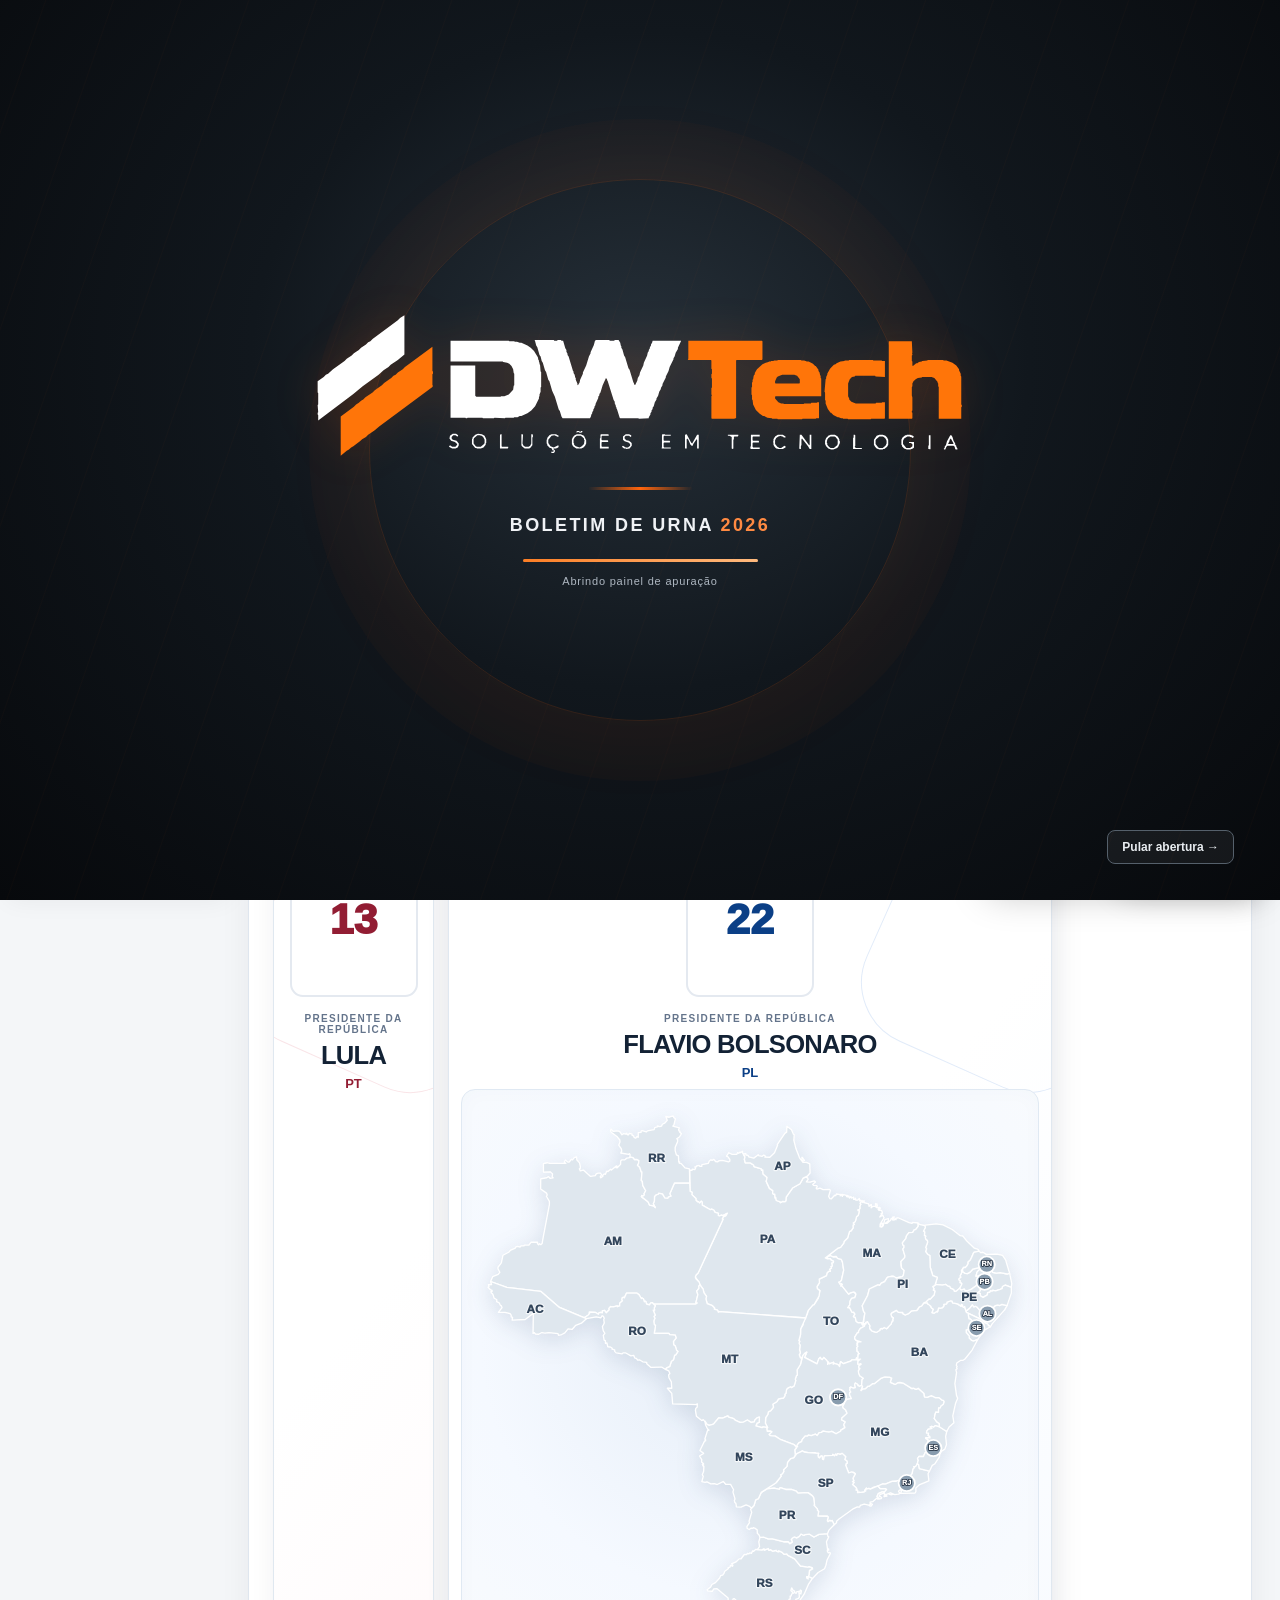
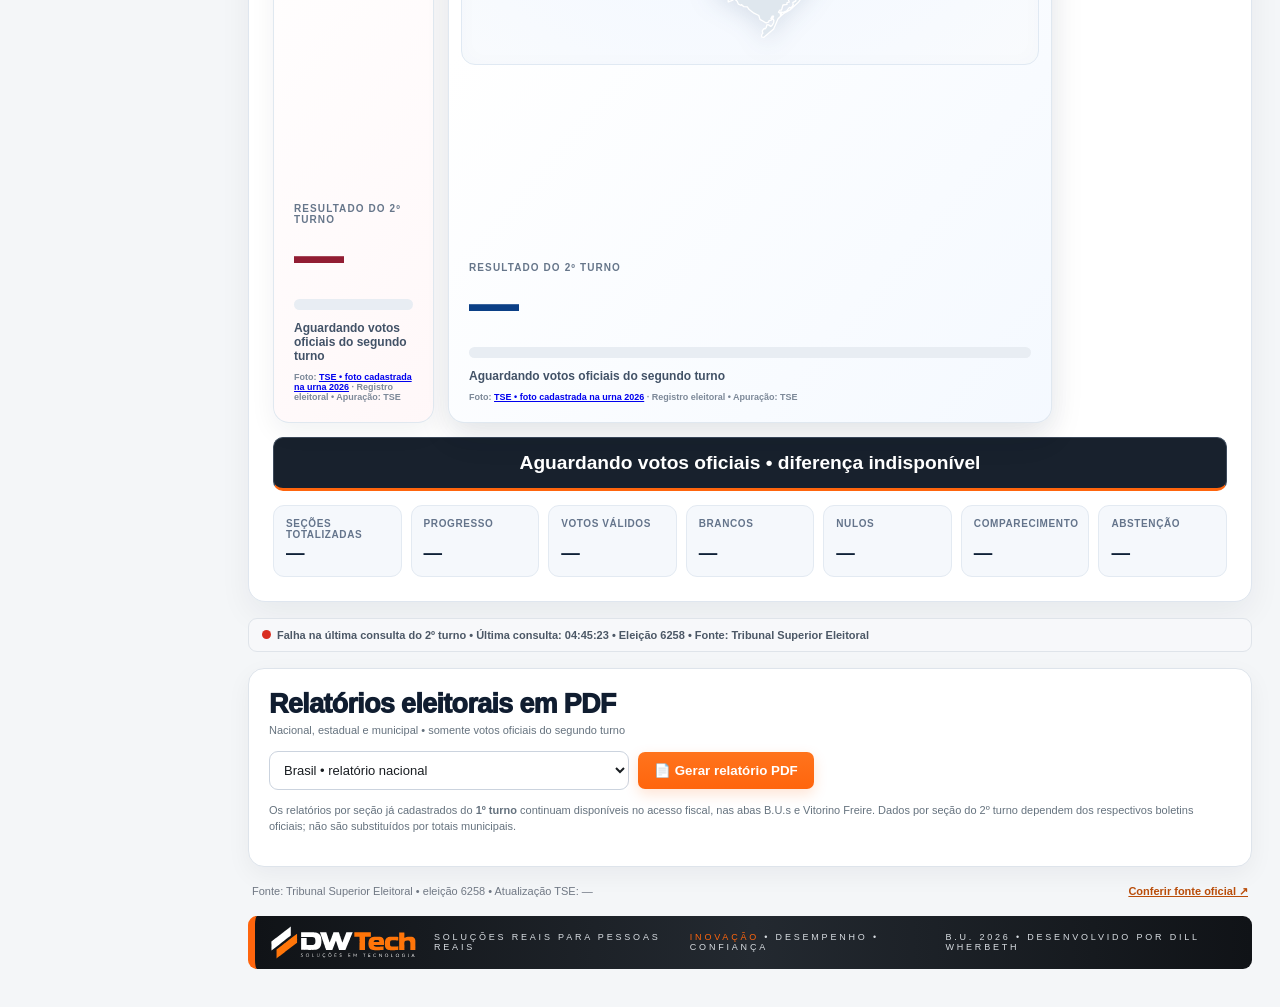
==== commit b78ebd93: "ui(bu2026): remover nomes fixos das cidades e preparar painel de detalhes interativo no telão" ====
--- a/bu2026/index.html
+++ b/bu2026/index.html
@@ -600,7 +600,7 @@
       <div class="t2-broadcast-board">
       <div id="turno2Candidates" class="t2-candidates"></div>
     <div class="t2-map-card">
-      <div class="t2-central-head"><div><div class="t2-map-eyebrow">PAINEL ELEITORAL • DW TECH</div><h3>Mapa ampliado • estados e cidades</h3><p>Selecione um estado: os municípios e seus nomes ficam visíveis no mapa, com cores somente quando houver resultado oficial.</p></div><div class="t2-central-tools"><div class="t2-map-period" role="group" aria-label="Turno exibido somente no mapa"><button id="t2MapFirstBtn" type="button" aria-pressed="false" onclick="BUCentral.selectMapMode('first')">1º turno • teste</button><button id="t2MapSecondBtn" class="active" type="button" aria-pressed="true" onclick="BUCentral.selectMapMode('second')">2º turno</button></div><button id="t2StateRefresh" type="button" onclick="BUCentral.refresh()">↻ Atualizar mapa</button></div></div>
+      <div class="t2-central-head"><div><div class="t2-map-eyebrow">PAINEL ELEITORAL • DW TECH</div><h3>Mapa interativo • estados e municípios</h3><p>Toque em um estado para abrir os municípios; toque em uma cidade para consultar seus votos. Sem nomes sobre o mapa.</p></div><div class="t2-central-tools"><div class="t2-map-period" role="group" aria-label="Turno exibido somente no mapa"><button id="t2MapFirstBtn" type="button" aria-pressed="false" onclick="BUCentral.selectMapMode('first')">1º turno • teste</button><button id="t2MapSecondBtn" class="active" type="button" aria-pressed="true" onclick="BUCentral.selectMapMode('second')">2º turno</button></div><button id="t2StateRefresh" type="button" onclick="BUCentral.refresh()">↻ Atualizar mapa</button></div></div>
       <div id="t2MapContext" class="t2-map-context" role="status">2º turno de 2026 • consultando a apuração oficial do TSE...</div>
       <div class="t2-map-layout">
         <div>
@@ -615,8 +615,8 @@
             </div>
           </div>
           <div id="t2MapScope" class="t2-map-scope" role="status" aria-live="polite">Selecione um estado para abrir o mapa de todos os seus municípios.</div>
-           <div class="t2-map-label-tools"><button id="t2CityLabelsBtn" type="button" hidden aria-pressed="true" onclick="BUMunicipios.toggleLabels()">◉ Nomes fixos</button><span id="t2MapLabelsInfo" aria-live="polite">Os nomes das cidades aparecem ao abrir um estado.</span></div>
           <div id="t2Map" class="t2-map" role="group" aria-label="Mapa geográfico interativo do Brasil e dos municípios por estado"></div>
+          <div id="t2TVMapSelection" class="t2-tv-map-selection" role="status" aria-live="polite" hidden></div>
           <div id="t2MunicipalLegend" class="t2-municipal-legend" hidden aria-label="Legenda das cores por município">
             <span class="t2-muni-key"><i class="t2-muni-swatch red"></i>Lula • 13</span>
             <span class="t2-muni-key"><i class="t2-muni-swatch blue"></i>Flávio Bolsonaro • 22</span>
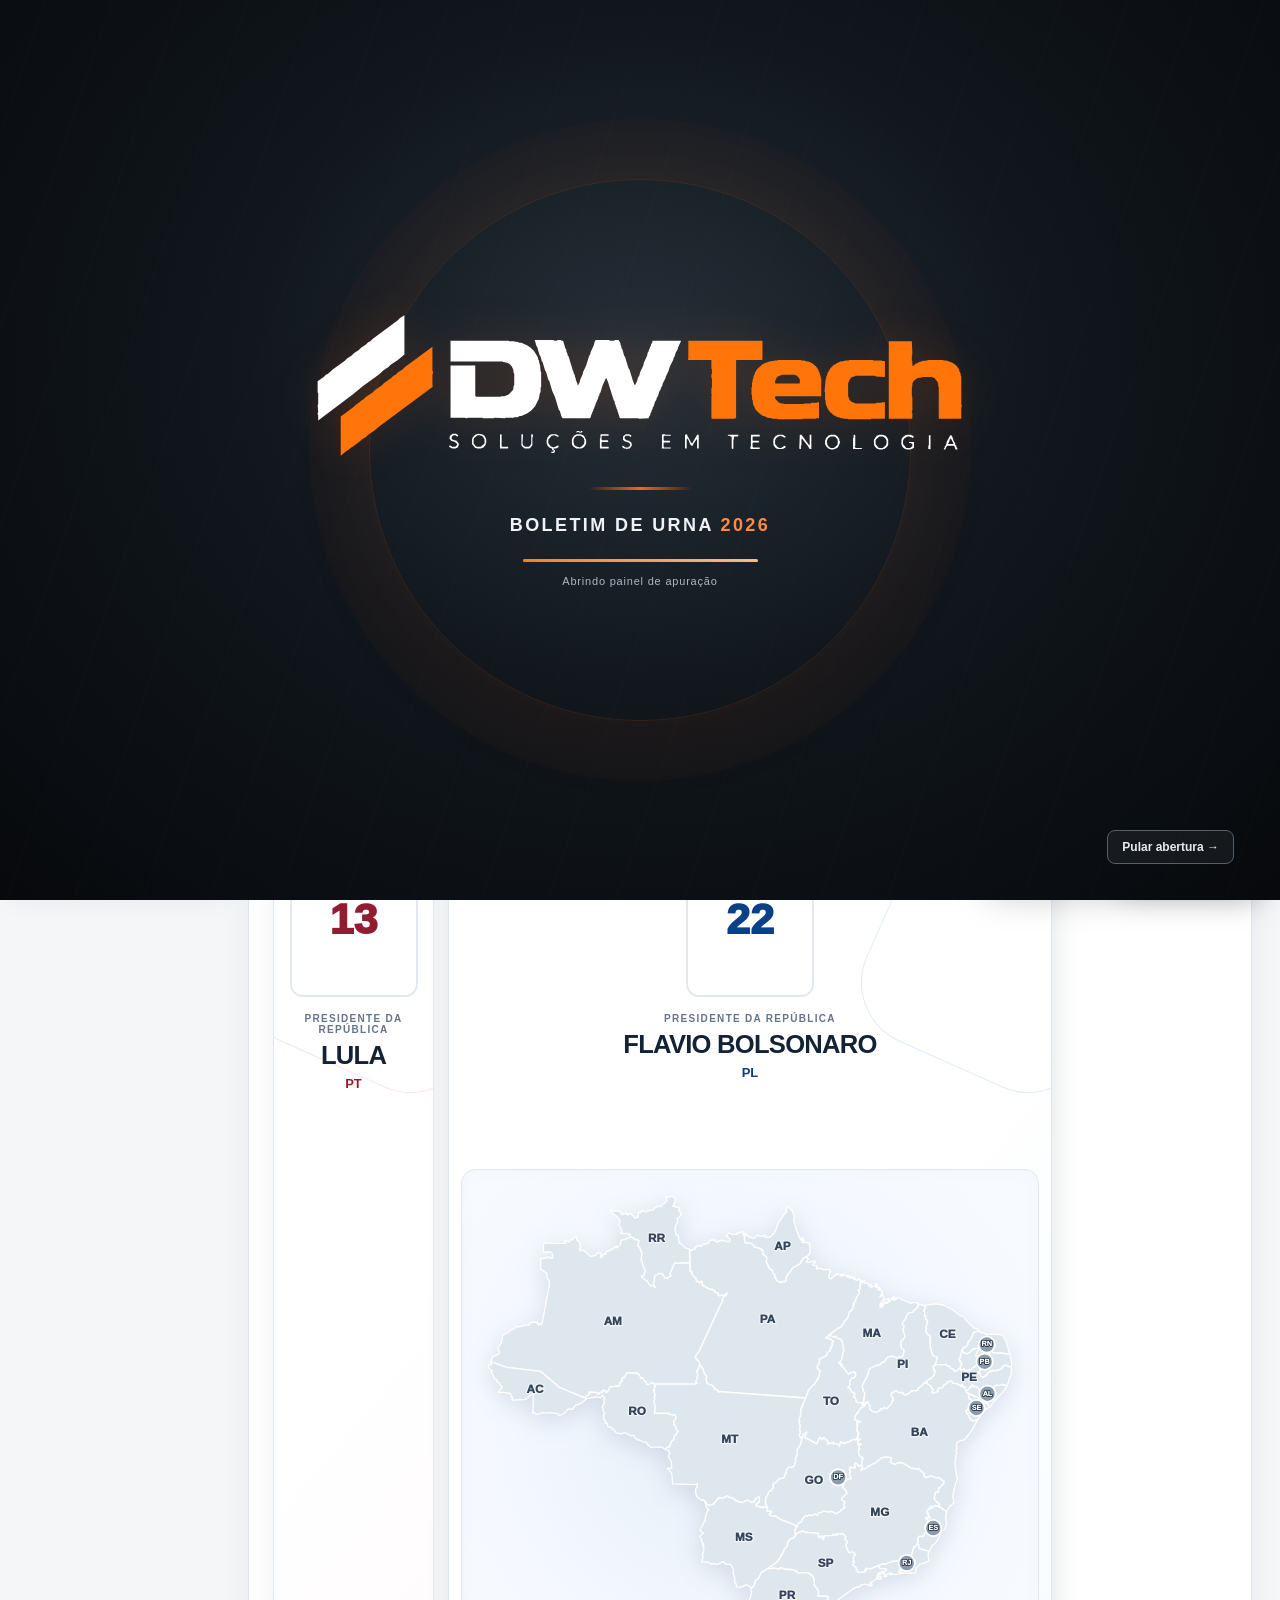
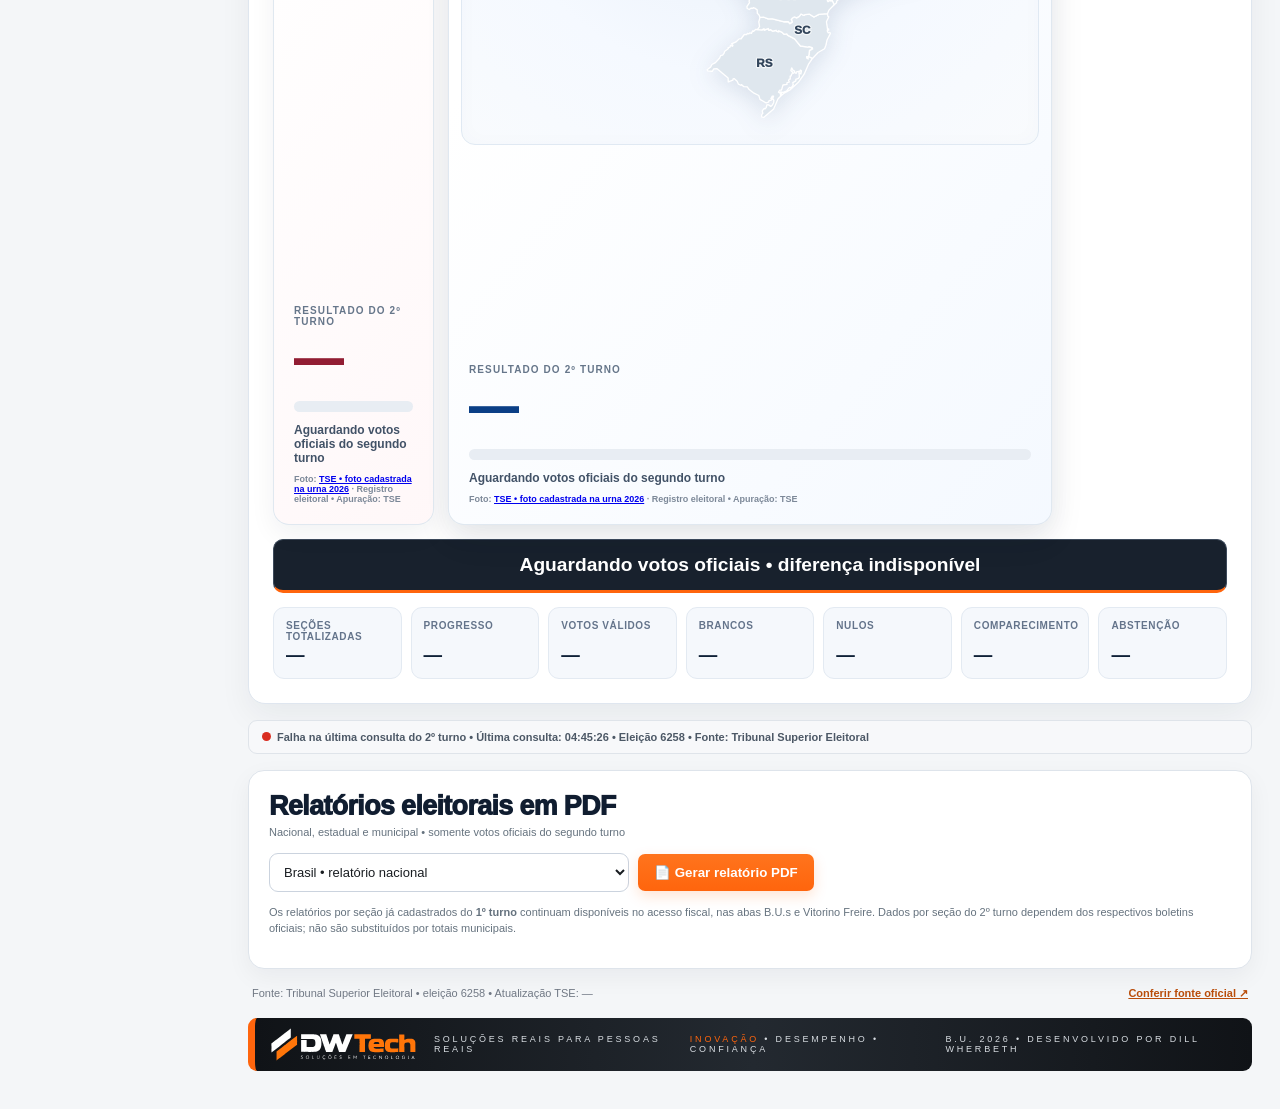
==== commit 591a457e: "ui(bu2026): integrar busca de cidade diretamente ao mapa interativo da tela fixa" ====
--- a/bu2026/index.html
+++ b/bu2026/index.html
@@ -607,6 +607,7 @@
           <div class="t2-map-controls">
             <button id="t2MapBack" type="button" class="t2-map-back" onclick="BUCentral.selectUF('')" hidden aria-label="Voltar ao mapa do Brasil">← Brasil</button>
             <select id="t2StatePicker" aria-label="Selecione um estado do mapa" onchange="BUCentral.selectUF(this.value)"></select>
+            <div class="t2-tv-search"><input type="search" id="t2TVMapSearch" list="t2CityDatalist" placeholder="Selecione um estado" aria-label="Buscar município no mapa" disabled onkeydown="if(event.key==='Enter'){event.preventDefault();BUCentral.lookupCityFromTV()}"><button type="button" onclick="BUCentral.lookupCityFromTV()" aria-label="Pesquisar município">⌕</button></div>
             <div class="t2-zoom-controls">
               <button type="button" onclick="BUCentral.zoomMap(1.3)" aria-label="Aproximar mapa">+</button>
               <button type="button" onclick="BUCentral.zoomMap(0.77)" aria-label="Afastar mapa">−</button>
--- a/bu2026/central-apuracao.css
+++ b/bu2026/central-apuracao.css
@@ -403,3 +403,27 @@
  #segundo-turno .t2-map .t2-city-name{font-size:9px}
 }
 #segundo-turno:is(:fullscreen,.t2-fullscreen-fallback) .t2-broadcast-board .t2-map{min-height:460px}
+
+/* Mapa inspirado na leitura cartográfica por diferença de votos, sem rótulos nas cidades. */
+#segundo-turno .t2-map .t2-city-name-layer{display:none!important}
+#segundo-turno .t2-map .t2-municipio.winner-known.has-second.margin-close,
+#segundo-turno .t2-map .t2-municipio.winner-known.has-second.margin-close:nth-of-type(even){fill:#f5b6c2}
+#segundo-turno .t2-map .t2-municipio.winner-known.has-second.margin-medium,
+#segundo-turno .t2-map .t2-municipio.winner-known.has-second.margin-medium:nth-of-type(even){fill:#e96379}
+#segundo-turno .t2-map .t2-municipio.winner-known.has-second.margin-wide,
+#segundo-turno .t2-map .t2-municipio.winner-known.has-second.margin-wide:nth-of-type(even){fill:#bc1b3b}
+#segundo-turno .t2-map .t2-municipio.winner-known.has-first.margin-close,
+#segundo-turno .t2-map .t2-municipio.winner-known.has-first.margin-close:nth-of-type(even){fill:#a9cef5}
+#segundo-turno .t2-map .t2-municipio.winner-known.has-first.margin-medium,
+#segundo-turno .t2-map .t2-municipio.winner-known.has-first.margin-medium:nth-of-type(even){fill:#5292d9}
+#segundo-turno .t2-map .t2-municipio.winner-known.has-first.margin-wide,
+#segundo-turno .t2-map .t2-municipio.winner-known.has-first.margin-wide:nth-of-type(even){fill:#195baa}
+#segundo-turno .t2-map .t2-municipio.winner-known.has-other.margin-close,
+#segundo-turno .t2-map .t2-municipio.winner-known.has-other.margin-close:nth-of-type(even){fill:#c9c0e6}
+#segundo-turno .t2-map .t2-municipio.winner-known.has-other.margin-medium,
+#segundo-turno .t2-map .t2-municipio.winner-known.has-other.margin-medium:nth-of-type(even){fill:#8975bb}
+#segundo-turno .t2-map .t2-municipio.winner-known.has-other.margin-wide,
+#segundo-turno .t2-map .t2-municipio.winner-known.has-other.margin-wide:nth-of-type(even){fill:#53408c}
+#segundo-turno .t2-map .t2-municipio:hover{filter:brightness(1.13);stroke:#283747;stroke-width:2.4}
+#segundo-turno .t2-map .t2-municipio:focus-visible{outline:none;stroke:#ffb22d;stroke-width:3.2}
+#segundo-turno .t2-tv-map-selection:not([hidden]){display:none}
--- a/bu2026/telao-fixo.css
+++ b/bu2026/telao-fixo.css
@@ -56,10 +56,10 @@
  #segundo-turno:is(:fullscreen,.t2-fullscreen-fallback) .t2-map-card{grid-row:1;grid-column:2;display:grid;grid-template-rows:4vh minmax(0,1fr);padding:1vh .7vw;background:#101a27;border-color:#334155;min-height:0}
  #segundo-turno:is(:fullscreen,.t2-fullscreen-fallback) .t2-map-card .t2-central-head{margin:0}
  #segundo-turno:is(:fullscreen,.t2-fullscreen-fallback) .t2-map-card h3{font-size:1.9vh;color:#fff}
- #segundo-turno:is(:fullscreen,.t2-fullscreen-fallback) .t2-map-card :is(.t2-central-head p,.t2-map-eyebrow,.t2-central-tools,.t2-map-context,.t2-map-controls,.t2-map-scope,.t2-map-aside,.t2-muted,.t2-municipal-legend,.t2-map-label-tools){display:none!important}
+ #segundo-turno:is(:fullscreen,.t2-fullscreen-fallback) .t2-map-card :is(.t2-central-head p,.t2-map-eyebrow,.t2-central-tools,.t2-map-context,.t2-map-scope,.t2-map-aside,.t2-muted,.t2-municipal-legend,.t2-map-label-tools){display:none!important}
  #segundo-turno:is(:fullscreen,.t2-fullscreen-fallback) .t2-map-layout{display:block;min-height:0}
- #segundo-turno:is(:fullscreen,.t2-fullscreen-fallback) .t2-map-layout>div{height:100%;display:grid;grid-template-rows:minmax(0,1fr) 4vh}
- #segundo-turno:is(:fullscreen,.t2-fullscreen-fallback) .t2-map{height:100%;min-height:0;max-height:none;background:radial-gradient(ellipse,#25374b,#101a27);border:0;pointer-events:none;padding:0}
+ #segundo-turno:is(:fullscreen,.t2-fullscreen-fallback) .t2-map-layout>div{height:100%;display:grid;grid-template-rows:auto minmax(0,1fr) auto;position:relative;min-height:0}
+ #segundo-turno:is(:fullscreen,.t2-fullscreen-fallback) .t2-map{height:100%;min-height:0;max-height:none;background:radial-gradient(ellipse,#25374b,#101a27);border:0;pointer-events:auto;padding:0;cursor:crosshair}
  #segundo-turno:is(:fullscreen,.t2-fullscreen-fallback) .br-map-svg{height:100%;max-height:100%;width:100%;aspect-ratio:auto}
  #segundo-turno:is(:fullscreen,.t2-fullscreen-fallback) .t2-map-legend{font-size:1.4vh;color:#d5deea;gap:.4vw;justify-content:center;margin:0;line-height:1.2}
  #segundo-turno:is(:fullscreen,.t2-fullscreen-fallback) .t2-key{width:1.4vh;height:1.4vh}
@@ -72,7 +72,73 @@
  #segundo-turno:is(:fullscreen,.t2-fullscreen-fallback) .t2-foot a{color:#ffad77}
 }
 
-/* Municipio selecionado continua em destaque no telão, com nomes fixos sobre o SVG. */
+/* Mapa interativo, sem rótulos sobre o desenho, com detalhes flutuantes. */
 #segundo-turno:is(:fullscreen,.t2-fullscreen-fallback) .t2-muni-svg{display:block;width:100%;height:100%;max-height:100%;object-fit:contain}
-#segundo-turno:is(:fullscreen,.t2-fullscreen-fallback) .t2-city-name{font-size:11px;stroke-width:3.6px}
 #segundo-turno:is(:fullscreen,.t2-fullscreen-fallback) .t2-election-mark.is-elected{background:#167749;color:#fff}
+
+/* Navegação no mapa mesmo em tela fixa de TV: toque, arraste e zoom. */
+#segundo-turno .t2-city-name-layer,#segundo-turno .t2-city-name{display:none!important}
+#segundo-turno:is(:fullscreen,.t2-fullscreen-fallback) .t2-map-card{
+ position:relative;grid-template-rows:auto minmax(0,1fr);overflow:hidden;
+}
+#segundo-turno:is(:fullscreen,.t2-fullscreen-fallback) .t2-map-controls{
+ display:flex!important;position:relative;z-index:10;justify-content:center;
+ background:#15263af0;border:1px solid #455a70;border-radius:8px;
+ padding:.3vh .4vw;margin:0 0 .4vh;gap:.4vw;align-items:center;
+}
+#segundo-turno:is(:fullscreen,.t2-fullscreen-fallback) #t2StatePicker{
+ min-width:0;max-width:18vw;flex:1;color:#182331;background:white;
+ height:3.2vh;min-height:26px;padding:.2vh .4vw;font-size:1.25vh;
+}
+#segundo-turno:is(:fullscreen,.t2-fullscreen-fallback) .t2-map-back{
+ display:inline-flex;min-height:26px;padding:.3vh .5vw;font-size:1.3vh;
+}
+#segundo-turno:is(:fullscreen,.t2-fullscreen-fallback) .t2-map-back[hidden]{display:none!important}
+#segundo-turno:is(:fullscreen,.t2-fullscreen-fallback) .t2-zoom-controls{
+ display:flex;gap:.25vw;align-items:center;
+}
+#segundo-turno:is(:fullscreen,.t2-fullscreen-fallback) .t2-zoom-controls button{
+ min-width:2.9vh;height:2.9vh;min-height:25px;border-radius:5px;padding:0;
+}
+#segundo-turno:is(:fullscreen,.t2-fullscreen-fallback) #t2MapZoom{
+ font-size:1.3vh;color:#dceaff;min-width:3.2vw;
+}
+#segundo-turno:is(:fullscreen,.t2-fullscreen-fallback) .t2-map-layout{min-height:0;height:100%}
+#segundo-turno:is(:fullscreen,.t2-fullscreen-fallback) .t2-map-layout>div{
+ display:flex;flex-direction:column;min-height:0;height:100%;position:relative;
+}
+#segundo-turno:is(:fullscreen,.t2-fullscreen-fallback) #t2Map{
+ flex:1;min-height:0;max-height:none;height:auto;cursor:grab;overflow:hidden;
+}
+#segundo-turno:is(:fullscreen,.t2-fullscreen-fallback) #t2Map:active{cursor:grabbing}
+#segundo-turno:is(:fullscreen,.t2-fullscreen-fallback) #t2Map svg{
+ max-width:100%;max-height:100%;height:100%;width:100%;touch-action:pan-y;
+}
+#segundo-turno:is(:fullscreen,.t2-fullscreen-fallback) .t2-map-legend{
+ padding:.25vh 0;flex:none;font-size:1.25vh;
+}
+#segundo-turno .t2-tv-map-selection[hidden]{display:none!important}
+#segundo-turno:is(:fullscreen,.t2-fullscreen-fallback) .t2-tv-map-selection{
+ position:absolute;left:.4vw;bottom:3.5vh;z-index:9;
+ display:flex;flex-direction:column;gap:.25vh;max-width:96%;
+ background:#0e1a2be8;border:1px solid #6682a1;border-left:4px solid #ff650d;
+ color:#fff;border-radius:8px;padding:.7vh .8vw;
+ box-shadow:0 8px 20px #0008;pointer-events:none;
+}
+#segundo-turno:is(:fullscreen,.t2-fullscreen-fallback) .t2-tv-map-selection small{
+ color:#bacce4;font-size:1.2vh;font-weight:800;
+}
+#segundo-turno:is(:fullscreen,.t2-fullscreen-fallback) .t2-tv-map-selection strong{
+ font-size:1.8vh;
+}
+#segundo-turno:is(:fullscreen,.t2-fullscreen-fallback) .t2-tv-map-selection span{
+ font-size:1.3vh;
+}
+@media(max-width:999px){
+ #segundo-turno:is(:fullscreen,.t2-fullscreen-fallback) .t2-map-controls{
+  display:flex!important;justify-content:center;background:#e8f1fa;border-radius:9px;
+ }
+ #segundo-turno:is(:fullscreen,.t2-fullscreen-fallback) .t2-map{
+  pointer-events:auto!important;cursor:pointer;
+ }
+}
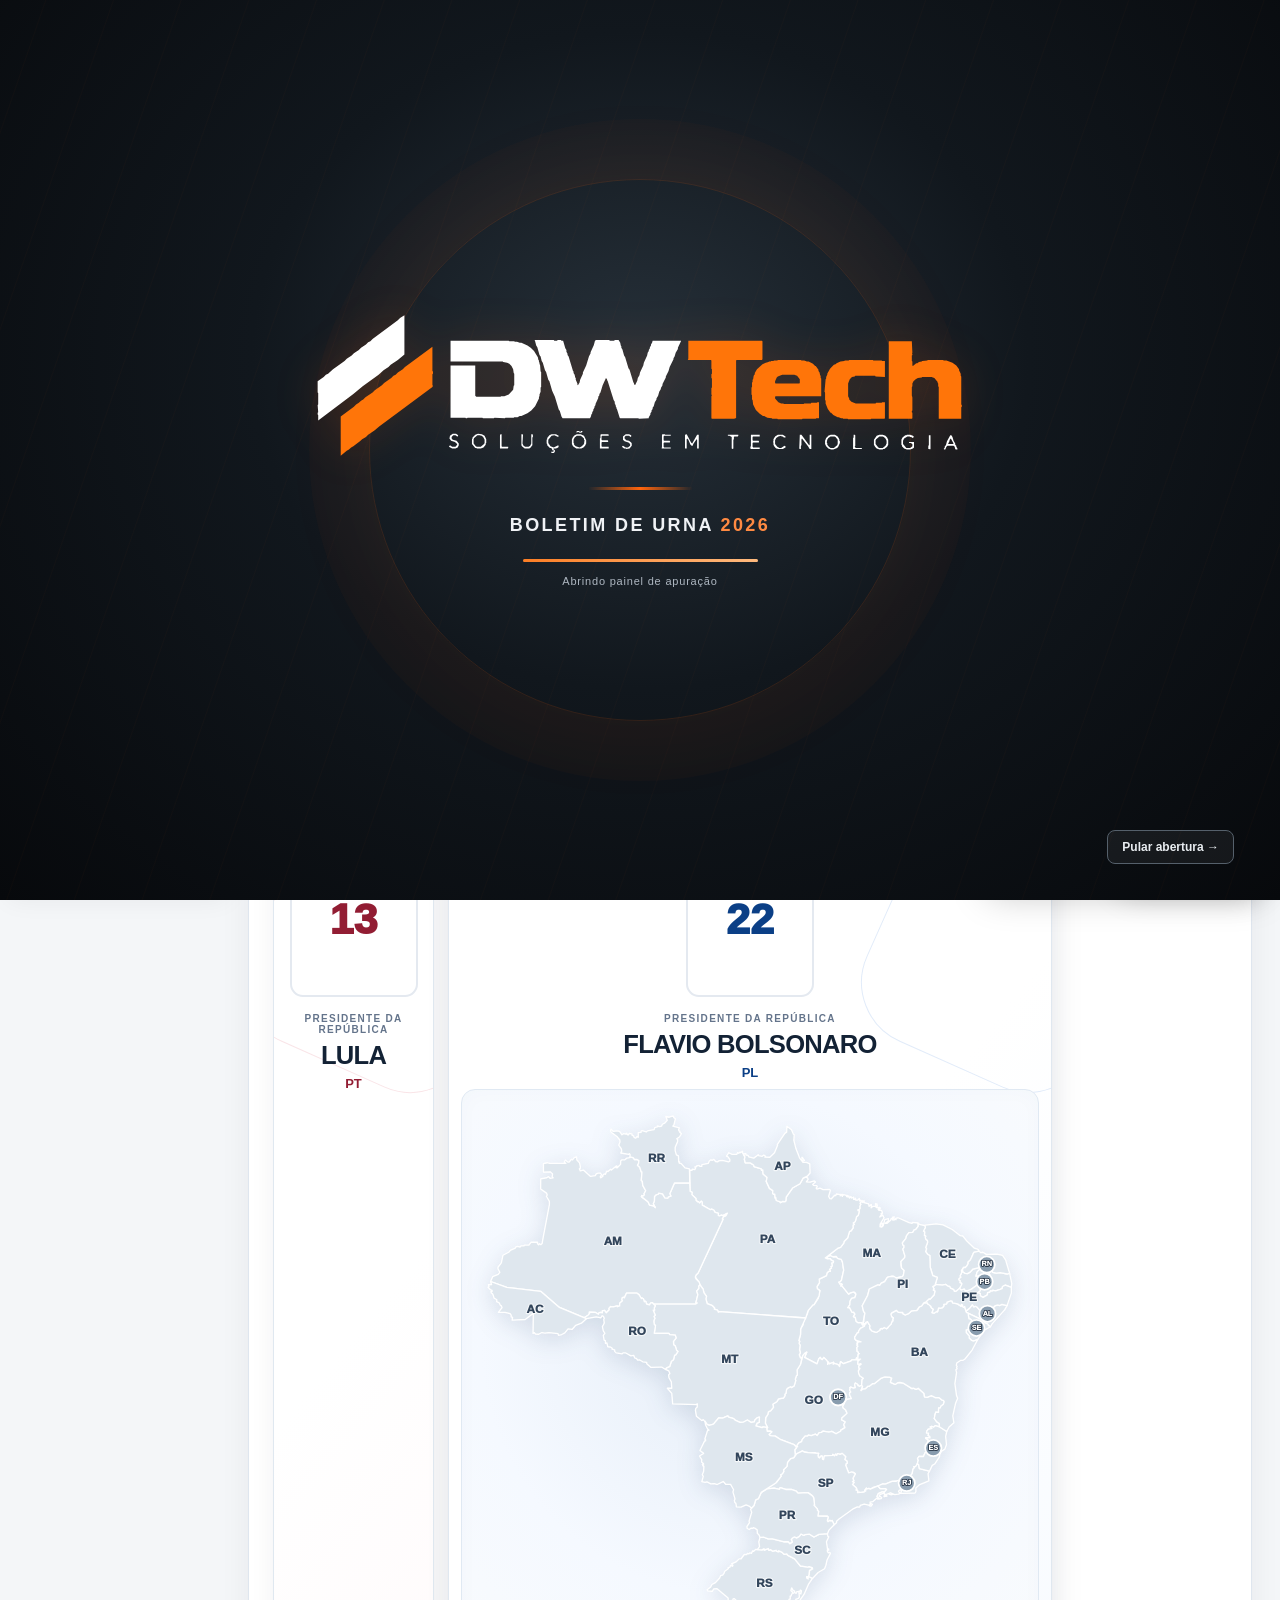
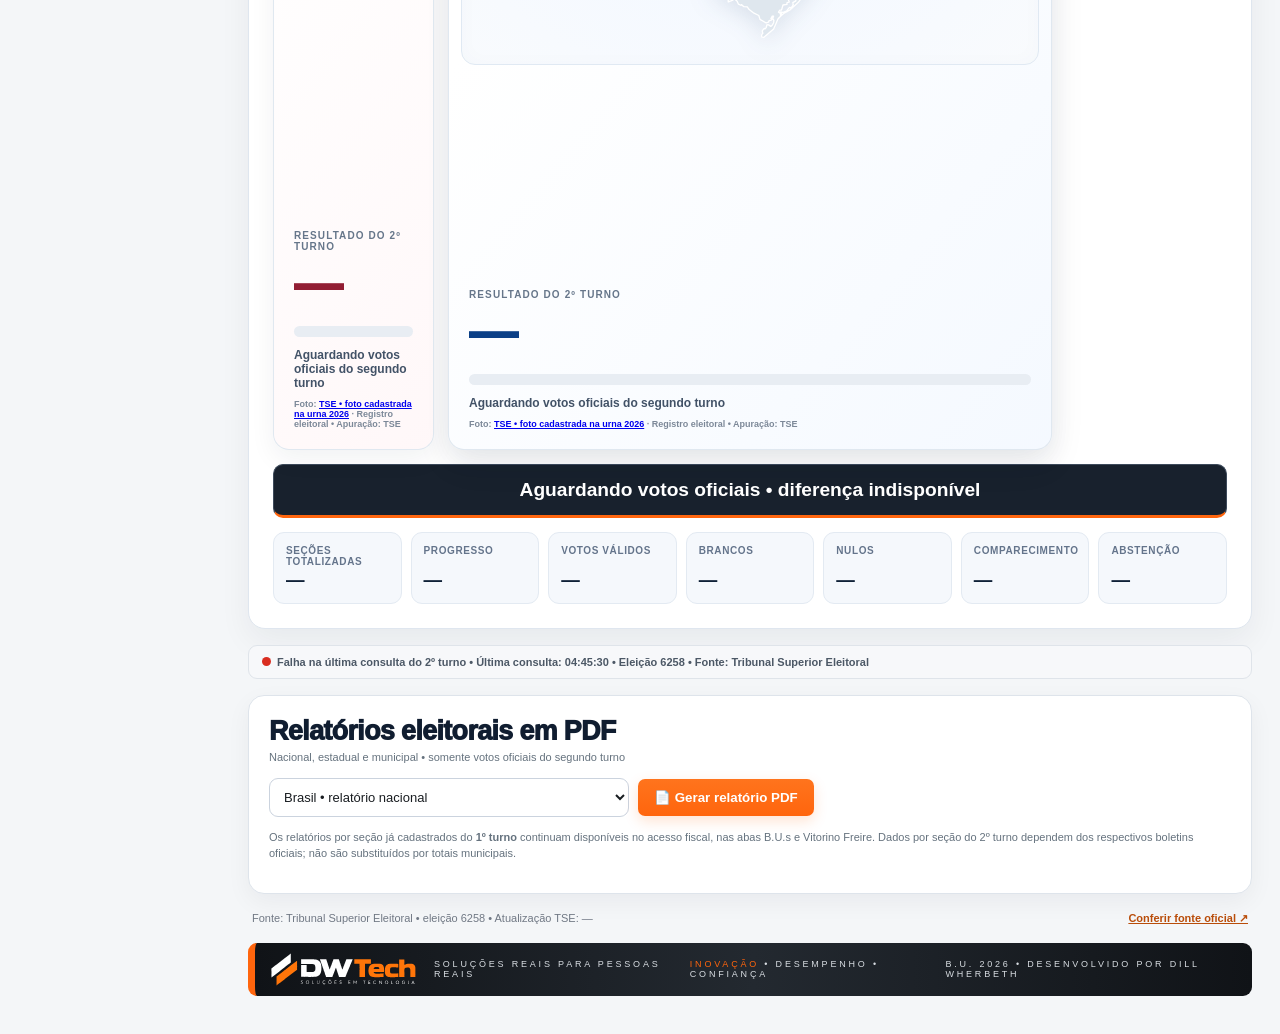
==== commit 89f5519a: "release(bu2026): 1.3.26 mapa interativo no telao sem nomes com estilo G1" ====
--- a/bu2026/index.html
+++ b/bu2026/index.html
@@ -457,8 +457,8 @@
 <link rel="stylesheet" href="./access.css?build=20261025.3">
 <link rel="stylesheet" href="./vitorino-bu.css?build=20261006.5">
 <link rel="stylesheet" href="./segundo-turno.css?build=20261028.1">
-<link rel="stylesheet" href="./central-apuracao.css?build=20261028.2">
-<link rel="stylesheet" href="./telao-fixo.css?build=20261028.2">
+<link rel="stylesheet" href="./central-apuracao.css?build=20261028.3">
+<link rel="stylesheet" href="./telao-fixo.css?build=20261028.3">
 </head>
 <body class="access-visitor">
 <div id="dwIntro" class="dw-intro" role="region" aria-label="Abertura do aplicativo DW Tech">
@@ -1150,7 +1150,7 @@
 </script>
 <script src="./jsQR.js?build=20261005.1"></script>
 <script src="./qr-scanner.js?build=20261005.1"></script>
-<script src="./pwa.js?build=20261028.2"></script>
+<script src="./pwa.js?build=20261028.3"></script>
 <script src="./cloud.js?build=20261025.2"></script>
 <script src="./access.js?build=20261025.3"></script>
 <script src="./navigation.js?build=20261025.3"></script>
@@ -1159,8 +1159,8 @@
 <script src="./exterior.js?build=20261025.8"></script>
 <script src="./logo-pdf.js?build=20261024.6"></script>
 <script src="./pdf-export.js?build=20261024.5"></script>
-<script src="./mapa-municipios.js?build=20261028.2"></script>
-<script src="./central-apuracao.js?build=20261028.2"></script>
+<script src="./mapa-municipios.js?build=20261028.3"></script>
+<script src="./central-apuracao.js?build=20261028.3"></script>
 </body>
 </html>
 
--- a/bu2026/central-apuracao.css
+++ b/bu2026/central-apuracao.css
@@ -427,3 +427,12 @@
 #segundo-turno .t2-map .t2-municipio:hover{filter:brightness(1.13);stroke:#283747;stroke-width:2.4}
 #segundo-turno .t2-map .t2-municipio:focus-visible{outline:none;stroke:#ffb22d;stroke-width:3.2}
 #segundo-turno .t2-tv-map-selection:not([hidden]){display:none}
+
+/* Estados em três níveis de intensidade de vantagem, sem confundir com votação municipal. */
+#segundo-turno .t2-map .br-map-state.second.margin-close{fill:#f5b6c2}
+#segundo-turno .t2-map .br-map-state.second.margin-medium{fill:#e96379}
+#segundo-turno .t2-map .br-map-state.second.margin-wide{fill:#bc1b3b}
+#segundo-turno .t2-map .br-map-state.first.margin-close{fill:#a9cef5}
+#segundo-turno .t2-map .br-map-state.first.margin-medium{fill:#5292d9}
+#segundo-turno .t2-map .br-map-state.first.margin-wide{fill:#195baa}
+#segundo-turno .t2-margin-explainer{flex-basis:100%;font-size:10px;font-weight:700;color:#56718c;padding:3px 0}
--- a/bu2026/telao-fixo.css
+++ b/bu2026/telao-fixo.css
@@ -142,3 +142,19 @@
   pointer-events:auto!important;cursor:pointer;
  }
 }
+
+/* Busca de município integrada à barra do mapa no telão. */
+#segundo-turno .t2-tv-search{display:none}
+#segundo-turno:is(:fullscreen,.t2-fullscreen-fallback) .t2-tv-search{
+ display:flex;align-items:center;min-width:0;flex:1;max-width:18vw;gap:.2vw;
+}
+#segundo-turno:is(:fullscreen,.t2-fullscreen-fallback) .t2-tv-search input{
+ width:100%;min-width:0;background:white;color:#203248;border:1px solid #9bb2ca;
+ border-radius:5px;height:3.2vh;min-height:26px;padding:.25vh .5vw;font-size:1.25vh;
+}
+#segundo-turno:is(:fullscreen,.t2-fullscreen-fallback) .t2-tv-search button{
+ display:grid;place-items:center;min-width:2.9vh;height:3.2vh;min-height:26px;
+ border:1px solid #9bb2ca;border-radius:5px;background:#e9f4ff;color:#133e65;
+ font-size:2.5vh;font-weight:bold;cursor:pointer;
+}
+#segundo-turno:is(:fullscreen,.t2-fullscreen-fallback) .t2-margin-explainer{display:none}
